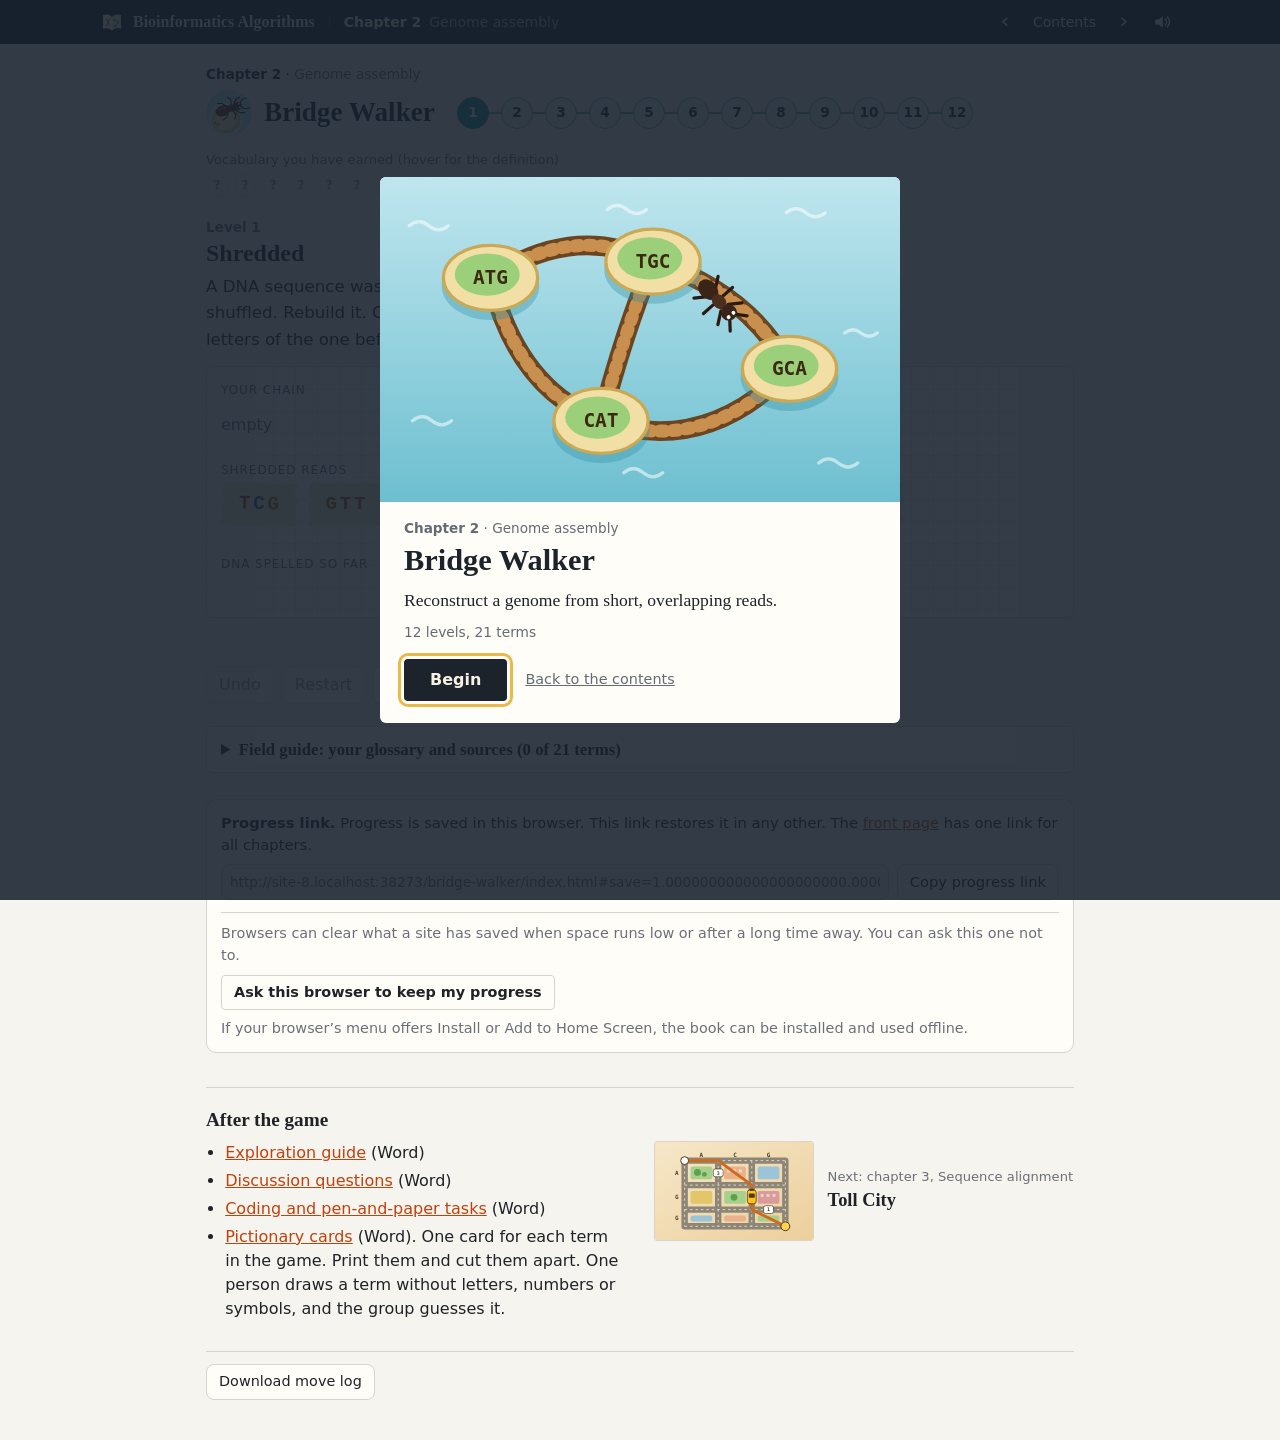
==== bridge-walker/index.html @ 7a8fcbc0 "Draw first-load puzzle codes from a tested list and hide the code A new browser now takes its code f" ====
<!doctype html>
<html lang="en">
<head>
<meta charset="utf-8">
<meta name="viewport" content="width=device-width,initial-scale=1">
<title>Bridge Walker</title>
<style>
:root{
  --bg:#f6f4ee; --panel:#fffdf8; --ink:#1f2328; --muted:#6b7078; --line:#d9d4c7;
  --accent:#c2410c; --accent-ink:#ffffff; --good:#2e7d4f; --warn:#b4541a;
  --A:#2e7d4f; --C:#2b5fb3; --G:#9a6b00; --T:#b83a4b; --chip:#e3f0f3;
  --pre:#b45309; --suf:#1d4ed8;
  /* the map is an illustration: one palette in both themes */
  --m-water:#bfe3ec; --m-ink:#1f2328; --m-accent:#e8590c; --m-gold:#f2a900;
  --m-plank:#7a4b22; --m-plank2:#d2a366; --m-gone:#6fa3b6; --m-shore:#c9a55a; --m-new:#1d6b55;
}
@media (prefers-color-scheme:dark){
  :root{
    --bg:#15181c; --panel:#1d2126; --ink:#e8e6e1; --muted:#9aa0a8; --line:#343a42;
    --accent:#ff9b5e; --accent-ink:#2b1200; --good:#6fcf97; --warn:#f0a36b;
    --A:#6fcf97; --C:#7fb0ff; --G:#e6bd4f; --T:#ff8a98; --chip:#1d3a44;
    --pre:#ffb26b; --suf:#8fb4ff;
  }
}
*{box-sizing:border-box}
body{margin:0;background:var(--bg);color:var(--ink);font:16px/1.5 system-ui,-apple-system,"Segoe UI",sans-serif}
.wrap{max-width:900px;margin:0 auto;padding:20px 16px 40px}
header{display:flex;flex-wrap:wrap;align-items:center;gap:12px 20px;margin-bottom:8px}
h1{font-size:1.35rem;margin:0;display:flex;align-items:center;gap:8px}
h1 svg{width:40px;height:40px}
h2{font-size:1.1rem;margin:18px 0 4px}
p{margin:4px 0 12px}
.mono,.asm,.card,.cand,.adj,svg text{font-family:ui-monospace,SFMono-Regular,Menlo,Consolas,monospace}
button{font:inherit;color:var(--ink);background:var(--panel);border:1px solid var(--line);border-radius:8px;padding:6px 12px;cursor:pointer}
button:hover:not(:disabled){border-color:var(--accent)}
button:disabled{opacity:.45;cursor:default}
button.primary{background:var(--accent);color:var(--accent-ink);border-color:var(--accent);font-weight:600}
button.advance{display:block;width:fit-content;max-width:100%;min-height:44px;margin-top:14px;padding:10px 18px;text-align:left}
a{color:var(--accent)}
.pips{display:flex;flex-wrap:wrap;gap:6px}
.pips button{width:32px;height:32px;padding:0;border-radius:50%}
.pips button.on{background:var(--ink);color:var(--bg);border-color:var(--ink)}

/* vocabulary */
.vocabhead{font-size:.75rem;text-transform:uppercase;letter-spacing:.08em;color:var(--muted);margin-top:8px}
.badges{display:flex;flex-wrap:wrap;gap:6px;margin:4px 0;position:relative}
.badge{font-size:.8rem;border:1px dashed var(--line);color:var(--muted);border-radius:999px;padding:2px 10px}
.badge.got{border:1px solid var(--good);color:var(--good);font-weight:600}
.term{cursor:help}
span.term:not(.badge){border-bottom:1px dotted currentColor;font-weight:600}
.tip{display:none;position:absolute;left:0;top:calc(100% + 6px);z-index:20;width:min(360px,84vw);padding:9px 11px;border-radius:8px;
  background:var(--ink);color:var(--bg);font:400 .82rem/1.45 system-ui,sans-serif;letter-spacing:0;text-transform:none;text-align:left;box-shadow:0 4px 14px rgba(0,0,0,.25)}
.tip b{display:block;margin-bottom:2px;color:inherit}
.term:hover>.tip,.term:focus>.tip{display:block}

.rule{display:inline-flex;align-items:center;gap:8px;font-size:.9rem;font-weight:600;padding:3px 12px;border-radius:999px;background:var(--chip);margin-bottom:8px}
.stage{border:1px solid var(--line);border-radius:12px;overflow:hidden;background:var(--panel)}
svg#map{width:100%;height:auto;display:block;touch-action:manipulation}
svg#map.building{cursor:crosshair}
svg#map.building .pl-base,svg#map.building .pl-top,svg#map.building .mread{pointer-events:none}
.stagemsg{padding:6px 14px 8px;font-weight:600;font-size:.95rem;border-top:1px solid var(--line)}
.stagemsg.warn{color:var(--warn)} .stagemsg.good{color:var(--good)}
.asmrow{padding:10px 14px 12px}
.sub{font-size:.75rem;text-transform:uppercase;letter-spacing:.08em;color:var(--muted);margin-bottom:2px}
.asm{font-size:1.2rem;font-weight:700;letter-spacing:.14em;word-break:break-all;min-height:1.6em}
.asm .dim{opacity:.28}
.pairwork{--tape-font:clamp(.75rem,3.3vw,1.1rem);padding:12px 14px;border-top:1px solid var(--line)}
.pairwork select{font:inherit;color:var(--ink);background:var(--panel);border:1px solid var(--line);border-radius:6px;padding:6px;max-width:100%}
.pairscroll{overflow-x:auto;margin-top:12px}
.tape{width:max-content;min-width:100%;margin-bottom:14px}
.tapeletters,.pairstencil{display:flex;font:700 var(--tape-font)/1.8 ui-monospace,SFMono-Regular,Menlo,monospace;letter-spacing:0}
.tapeletters span,.pairstencil span{display:inline-block;width:1.2em;text-align:center;flex:none}
.pairstencil{margin-left:calc(var(--offset)*1.2em);width:max-content;border-bottom:2px solid var(--ink)}
.pairstencil .gap{color:var(--muted);font-weight:400}
.tape input{display:block;width:calc(var(--letters,18) * 1.2 * var(--tape-font));margin:6px 0 10px;accent-color:var(--accent)}
.pairstencil span.ok{background:#d9f2e1;color:#14532d}
.pairstencil span.bad{background:#ffd9d6;color:#8a1010}
.tape .verdict{font-weight:600;margin:6px 0 0}
.tape .verdict.ok{color:var(--good)} .tape .verdict.bad{color:var(--warn)}
.loop1{background:#d7eaff;color:#174879;border-bottom:3px solid #2168a6}
.loop2{background:#f3def8;color:#67297b;border-bottom:3px dashed #923eaa}
.loopedge1 .pl-base,.loopedge1 .pl-gold,.loopedge1 .pl-gone{stroke:#2168a6}
.loopedge2 .pl-base,.loopedge2 .pl-gold,.loopedge2 .pl-gone{stroke:#923eaa}
.loopedge2 .pl-base{stroke-dasharray:8 3}
.pairlabel{font-size:16px;font-weight:700;text-anchor:middle;fill:#1f2328;paint-order:stroke;stroke:#bfe3ec;stroke-width:3px}
.pairwork p{font-size:.94rem}
.bA{color:var(--A)} .bC{color:var(--C)} .bG{color:var(--G)} .bT{color:var(--T)}
.status{min-height:1.6em;margin:10px 2px 0;font-weight:500}
.status.warn{color:var(--warn)} .status.good{color:var(--good)}
.controls{display:flex;flex-wrap:wrap;gap:8px;align-items:center;margin-top:12px}
#skip:not([hidden]) + .controls{margin-top:20px;padding-top:14px;border-top:1px solid var(--line)}
.controls label{font-size:.92rem;display:flex;gap:6px;align-items:center;padding:4px 8px;border-radius:8px}
.nudge{outline:2px solid var(--m-gold);animation:pulse 1.2s ease-in-out infinite}
@keyframes pulse{50%{outline-color:transparent}}

/* shredded paper */
#cardView{padding:14px 14px 4px}
.cards{display:flex;flex-wrap:wrap;gap:10px;min-height:48px;margin-bottom:12px;align-items:center}
.card{font-size:1.2rem;font-weight:700;letter-spacing:.14em;padding:7px 16px 7px 18px;border:0;border-radius:0;background:#f3e9cf;color:#2a2416;
  clip-path:polygon(5% 0,100% 0,95% 20%,100% 42%,96% 63%,100% 82%,96% 100%,0 100%,4% 78%,0 58%,5% 38%,1% 18%)}
.card:nth-child(3n){transform:rotate(-2.5deg)} .card:nth-child(3n+1){transform:rotate(1.8deg)}
.card.used{visibility:hidden}
.chain .card{transform:none;cursor:default;margin-right:-4px}
.chain .card:last-child{cursor:pointer;background:#ffe2a8}
.card .bA{color:#2e7d4f} .card .bC{color:#2b5fb3} .card .bG{color:#9a6b00} .card .bT{color:#b83a4b}
button.card:hover:not(.used){background:#ffe9bd}
.card.sel,button.card.sel:hover{background:#ffc56e}
.card.still{transform:none;display:inline-block}
.card.pre{background:#ffd3a3;transform:translateY(-7px)}
.card.suf{background:#c9dcff;transform:translateY(7px)}
.card u{text-decoration-thickness:3px;text-underline-offset:4px;text-decoration-color:#2a2416}
.cand{font-weight:700;letter-spacing:.1em;padding:3px 11px;border-radius:999px}
.cand.on{background:var(--ink);color:var(--bg);border-color:var(--ink)}
.tally{margin:0 0 10px;font-size:.95rem;min-height:1.5em}
.tally .pre{color:var(--pre);font-weight:600} .tally .suf{color:var(--suf);font-weight:600}
.adj{font-size:1.02rem;display:grid;grid-template-columns:repeat(auto-fill,minmax(170px,1fr));gap:6px 18px;padding-top:2px}
.adjrow{display:flex;align-items:center;gap:6px;flex-wrap:wrap}
.adjn{font-family:inherit;font-weight:700;padding:0 10px;border-radius:999px}
.adjn.on{background:var(--ink);color:var(--bg);border-color:var(--ink)}
.adjnew{font-family:inherit;font-weight:700;color:var(--good);border:1px dashed var(--good);border-radius:6px;padding:0 6px}

/* artwork */
.a-shallow{fill:#dcf3f4;opacity:.9}
.a-sand{fill:var(--sandc,#f1d98f);stroke:#c9a55a;stroke-width:1.2}
.a-sand2{fill:var(--sandc2,#fbeec2)}
.a-grass{stroke:#5f9a4a;stroke-width:1.7;fill:none;stroke-linecap:round}
.a-dot{fill:#c9a55a}
.a-deep{fill:#86b9ca;opacity:.8}
.a-rip{fill:none;stroke:#e9f8fa;stroke-width:1.3;stroke-dasharray:6 7;opacity:.85}
.ant-legs{stroke:#2a120b;stroke-width:1.5;fill:none;stroke-linecap:round;stroke-linejoin:round}
.ant-body{fill:#6a2a16;stroke:#2a120b;stroke-width:.9}
.ant-shine{stroke:#c9794d;stroke-width:1.4;fill:none;stroke-linecap:round}
.ant-eye{fill:#fff}
#ant{pointer-events:none}
#ant.walking .legsA{animation:stepA .15s linear infinite alternate}
#ant.walking .legsB{animation:stepB .15s linear infinite alternate}
@keyframes stepA{from{transform:rotate(-10deg)}to{transform:rotate(10deg)}}
@keyframes stepB{from{transform:rotate(10deg)}to{transform:rotate(-10deg)}}
.t-wall{fill:#f7efe0;stroke:#8a6a4a;stroke-width:.8} .t-roof{fill:#b5553a;stroke:#7d3523;stroke-width:.8}
.wv{fill:none;stroke:#e6f6f8;stroke-width:1.6;stroke-linecap:round}
.wv2{fill:none;stroke:#a5d3df;stroke-width:1.4;stroke-linecap:round}
#scene.fadein{animation:fadein .9s ease-out}
@keyframes fadein{from{opacity:0}to{opacity:1}}

/* bridges */
.pl-base{fill:none;stroke:var(--m-plank);stroke-width:7;stroke-linecap:butt}
.pl-top{fill:none;stroke:var(--m-plank2);stroke-width:4.4;stroke-dasharray:3.2 2.2}
.pl-glow{fill:none;stroke:var(--m-accent);stroke-width:13;stroke-linecap:round;opacity:.5}
.pl-gone{fill:none;stroke:var(--m-gone);stroke-width:2.6;stroke-dasharray:2 8;stroke-linecap:round}
.pl-gold{fill:none;stroke:var(--m-gold);stroke-width:6;stroke-linecap:round}
.newb .pl-base{stroke:var(--m-new)} .newb .pl-top{stroke:#c9f0d4}
.kb .pl-base{stroke-width:15} .kb .pl-top{stroke-width:11;stroke-dasharray:4 2.6} .kb .pl-glow{stroke-width:23}
.hit{fill:none;stroke:transparent;stroke-width:24;cursor:pointer}
.ah-p{fill:var(--m-plank)} .ah-a{fill:var(--m-accent)} .ah-g{fill:var(--m-gold)} .ah-n{fill:var(--m-new)}
.num{font-size:11px;font-weight:700;fill:var(--m-ink);text-anchor:middle;dominant-baseline:central;paint-order:stroke;stroke:var(--m-water);stroke-width:4px;pointer-events:none}

/* islands */
.node{cursor:pointer}
.node .isl{fill:transparent;stroke:none}
.node .lab{font-size:13px;font-weight:700;text-anchor:middle;dominant-baseline:central;fill:#2a2416;pointer-events:none}
.node .cnt{font-size:10.5px;font-weight:700;text-anchor:middle;fill:var(--m-ink);paint-order:stroke;stroke:var(--m-water);stroke-width:3.5px;pointer-events:none}
.node.target .isl{stroke:var(--m-accent);stroke-width:3.5}
.node.head .isl{stroke:var(--m-ink);stroke-width:2.2;stroke-dasharray:4 4}
.node.sunk .lab{fill:#3f7386}
.node.goldn{--sandc:#ffc933;--sandc2:#ffe389}
.node.anchor .isl{stroke:var(--m-gold);stroke-width:6;animation:glow 1.1s ease-in-out infinite}
@keyframes glow{50%{stroke-opacity:.15}}
.ripple{fill:none;stroke:#eefafc;stroke-width:2;transform-box:fill-box;transform-origin:center;animation:rip .9s ease-out forwards;pointer-events:none}
@keyframes rip{from{transform:scale(.8);opacity:1}to{transform:scale(2);opacity:0}}
.node:focus-visible{outline:none}
.node:focus-visible .isl{stroke:var(--m-ink);stroke-width:3}
.land .isl{fill:#f1d98f;stroke:var(--m-shore);stroke-width:3;stroke-dasharray:none}
.land.head .isl{stroke:var(--m-ink);stroke-dasharray:none;stroke-width:3}
.land .lab{font-size:15px;font-family:system-ui,sans-serif}
.land .cnt{stroke:#f1d98f;fill:#a8320a;font-size:12px}
.paper{fill:#f3e9cf;stroke:#cdbf9a;stroke-width:1}
.mlabel{font-size:12px;font-weight:700;text-anchor:middle;dominant-baseline:central;fill:#2a2416;pointer-events:none}
.mread{font-size:12px;font-weight:700;text-anchor:middle;dominant-baseline:central;fill:var(--m-ink);paint-order:stroke;stroke:var(--m-water);stroke-width:4px}

/* reveals, sources, field guide */
.reveal{border:1px solid var(--good);border-radius:12px;padding:14px 16px;margin-top:14px;background:var(--panel)}
.reveal h3{margin:0 0 8px;font-size:1.05rem}
.called{display:flex;gap:14px;align-items:center;margin:10px 0 4px;padding-left:12px;border-left:3px solid var(--good)}
.called p{margin:0;position:relative}
.called b{color:var(--good)}
.src{margin:4px 0 10px 15px;padding:8px 12px;border-radius:8px;background:var(--chip);font-size:.9rem}
.src .tag{display:block;font-size:.7rem;text-transform:uppercase;letter-spacing:.08em;color:var(--muted)}
.src a{font-weight:600}
.wild{margin:12px 0 10px;padding:10px 14px;border-radius:8px;border:1px dashed var(--line)}
.wild p{margin:2px 0 6px}
.picto{flex:none;text-align:center;font-size:.72rem;color:var(--muted);line-height:1.2}
.picto svg{display:block;width:120px;height:44px}
.picto .pl{stroke:var(--muted);stroke-width:2}
.picto .pn{fill:var(--panel);stroke:var(--muted);stroke-width:2}
.picto .hot{stroke:var(--m-gold)} .picto .pn.hot{fill:var(--m-gold)}
.picto .pl.hot{stroke-width:4}
.equiv{flex:none;display:grid;grid-template-columns:auto auto auto;gap:2px 8px;align-items:center;font-size:.85rem}
.equiv svg{width:50px;height:34px;display:block;border-radius:6px;background:var(--m-water)}
.equiv b{color:var(--good)}
.guide{margin-top:22px;border:1px solid var(--line);border-radius:12px;padding:10px 14px;background:var(--panel)}
.guide summary{cursor:pointer;font-weight:600}
.gentry{padding:8px 0;border-top:1px solid var(--line)}
.gentry h4{margin:0;font-size:1rem}
.gentry p{margin:2px 0;font-size:.92rem}
.gmeta{color:var(--muted);font-size:.9rem}
footer{margin-top:26px;padding-top:12px;border-top:1px solid var(--line);display:flex;flex-wrap:wrap;gap:10px;align-items:center;font-size:.9rem;color:var(--muted)}
footer input{font:inherit;width:9em;padding:5px 8px;border:1px solid var(--line);border-radius:8px;background:var(--panel);color:var(--ink)}
[hidden]{display:none!important}
@media print{
  body{background:#fff;color:#000}
  .wrap>*:not(#guide){display:none!important}
  .guide{border:0;padding:0;margin:0}
  .guide summary,#printGuide{display:none}
  .guide a{color:#000}
  .gmeta{color:#333}
}
.pips button.fin{position:relative;border-color:var(--good);box-shadow:inset 0 0 0 1px var(--good)}
.pips button.fin::after{content:'✓';position:absolute;top:-5px;right:-5px;width:14px;height:14px;border-radius:50%;background:var(--good);color:var(--bg);font-size:10px;line-height:14px;font-weight:700;text-align:center}
.linknote{display:flex;flex-wrap:wrap;gap:8px 12px;align-items:center;margin:10px 0 0;padding:8px 12px;border:1px solid var(--good);border-radius:8px;background:var(--panel);font-size:.92rem}
.savebar{margin-top:26px;padding:12px 14px;border:1px solid var(--line);border-radius:10px;background:var(--panel);font-size:.92rem}
.savebar p{margin:0 0 8px}
.savebar .saverow{display:flex;flex-wrap:wrap;gap:8px}
.savebar input{flex:1 1 16em;min-width:0;font:inherit;font-size:.85rem;padding:6px 8px;border:1px solid var(--line);border-radius:8px;background:var(--bg);color:var(--muted)}
.savebar .savenote{margin:8px 0 0;color:var(--muted)}
.savebar .savenote:empty{display:none}
.linknote[hidden]{display:none}
@media print{.savebar,.linknote{display:none}}
/* ambient life in the scenery; never needed to play */
#decor .boat{transform:translate(120px,0)}
@media (prefers-reduced-motion:no-preference){#decor .boat{animation:sail 90s linear infinite}@keyframes sail{from{transform:translate(-40px,0)}to{transform:translate(800px,0)}}#decor .reeds use{transform-box:fill-box;transform-origin:50% 100%}#decor .reeds{animation:sway 4.5s ease-in-out infinite alternate;transform-origin:50% 100%;transform-box:fill-box}@keyframes sway{from{transform:skewX(-1.5deg)}to{transform:skewX(1.5deg)}}.wv{animation:swell 5s ease-in-out infinite alternate}.wv2{animation:swell 3.6s ease-in-out -1.5s infinite alternate}@keyframes swell{from{transform:translate(-5px,1px)}to{transform:translate(6px,-2px)}}}
</style>
<link rel="icon" href="../book/favicon.svg" type="image/svg+xml">
<link rel="stylesheet" href="../book/book.css">
<link rel="manifest" href="../manifest.webmanifest">
<meta name="theme-color" content="#1d2a3a">
<link rel="apple-touch-icon" href="../book/icon-180.png">
</head>
<body>
<div class="wrap">
  <header>
    <h1><svg viewBox="-30 -30 60 60" aria-hidden="true"><circle r="30" fill="#bfe3ec"/><use href="#a-island" transform="translate(-4,8) scale(.75)"/><use href="#a-ant" transform="translate(2,-6) rotate(-18) scale(.95)"/></svg>Bridge Walker</h1>
    <div class="pips" id="pips" aria-label="Levels"></div>
  </header>
  <p class="linknote" id="linkNote" role="status" hidden><span id="linkNoteText"></span> <button id="copyLinkTop" hidden>Copy progress link</button></p>
  <div class="vocabhead">Vocabulary you have earned <span style="text-transform:none;letter-spacing:0">(hover for the definition)</span></div>
  <div class="badges" id="badges"></div>

  <h2 id="title"></h2>
  <p id="brief"></p>
  <div class="rule" id="rule"></div>

  <div class="stage">
    <div id="cardView" hidden>
      <div id="chainWrap">
        <div class="sub" id="chainLabel">Your chain</div>
        <div class="cards chain" id="chain"></div>
      </div>
      <div class="sub" id="poolLabel">Shredded reads</div>
      <div class="cards" id="pool"></div>
      <div class="tally" id="tally" hidden></div>
    </div>
    <div class="stagemsg" id="stagemsg" role="status" hidden></div>
    <svg id="map" viewBox="0 0 760 500" role="group" aria-label="Map">
      <defs>
        <!-- ===== ARTWORK: edit these shapes to restyle the game ===== -->
        <pattern id="pWater" width="140" height="90" patternUnits="userSpaceOnUse">
          <rect width="140" height="90" fill="#bfe3ec"/>
          <path class="wv" d="M10,22 q7,-6 14,0 t14,0"/><path class="wv" d="M84,58 q7,-6 14,0 t14,0"/>
          <path class="wv2" d="M52,78 q6,-5 12,0"/><path class="wv2" d="M108,16 q6,-5 12,0"/><path class="wv2" d="M22,54 q5,-4 10,0"/>
        </pattern>
        <g id="a-island">
          <path class="a-shallow" transform="scale(1.3)" d="M0,-23C10,-24 21,-17 23,-6C25,5 20,18 9,22C-1,25 -15,23 -21,13C-26,3 -23,-12 -14,-19C-10,-22 -5,-23 0,-23Z"/>
          <path class="a-sand" d="M0,-23C10,-24 21,-17 23,-6C25,5 20,18 9,22C-1,25 -15,23 -21,13C-26,3 -23,-12 -14,-19C-10,-22 -5,-23 0,-23Z"/>
          <path class="a-sand2" transform="scale(.8)" d="M0,-23C10,-24 21,-17 23,-6C25,5 20,18 9,22C-1,25 -15,23 -21,13C-26,3 -23,-12 -14,-19C-10,-22 -5,-23 0,-23Z"/>
          <path class="a-grass" d="M-17,9l-2,-5M-15,11l0,-6M-13,12l2,-5M16,-11l-1,-5M18,-9l1,-5"/>
          <circle class="a-dot" cx="15" cy="13" r="1.1"/><circle class="a-dot" cx="11" cy="17" r=".9"/><circle class="a-dot" cx="-12" cy="-16" r="1"/>
        </g>
        <g id="a-sunk">
          <ellipse class="a-rip" rx="28" ry="26"/>
          <path class="a-deep" d="M0,-23C10,-24 21,-17 23,-6C25,5 20,18 9,22C-1,25 -15,23 -21,13C-26,3 -23,-12 -14,-19C-10,-22 -5,-23 0,-23Z"/>
        </g>
        <g id="a-ant">
          <g class="legsA"><path class="ant-legs" d="M-3,-3L-9,-10L-15,-12M2,3L4,11L1,16M5,-3L11,-10L17,-11"/></g>
          <g class="legsB"><path class="ant-legs" d="M-3,3L-9,10L-15,12M2,-3L4,-11L1,-16M5,3L11,10L17,11"/></g>
          <path class="ant-legs" d="M14,-2Q19,-9 25,-7M14,2Q19,9 25,7"/>
          <ellipse class="ant-body" cx="-11" cy="0" rx="9.5" ry="6.8"/>
          <path class="ant-shine" d="M-16,-3Q-11,-6 -6,-3"/>
          <ellipse class="ant-body" cx="1" cy="0" rx="5.6" ry="4.1"/>
          <circle class="ant-body" cx="10.5" cy="0" r="5.2"/>
          <circle class="ant-eye" cx="12.8" cy="-2.7" r="1.3"/><circle class="ant-eye" cx="12.8" cy="2.7" r="1.3"/>
        </g>
        <g id="a-town">
          <rect class="t-wall" x="-22" y="-2" width="10" height="8"/><path class="t-roof" d="M-24,-2L-17,-9L-10,-2Z"/>
          <rect class="t-wall" x="-8" y="-6" width="9" height="12"/><path class="t-roof" d="M-10,-6L-3.5,-20L3,-6Z"/>
          <rect class="t-wall" x="1" y="-1" width="13" height="7"/><path class="t-roof" d="M-1,-1L7.5,-8L16,-1Z"/>
          <rect class="t-wall" x="16" y="-3" width="8" height="9"/><path class="t-roof" d="M14,-3L20,-10L26,-3Z"/>
        </g>
        <marker id="mP" viewBox="0 0 10 10" refX="7" refY="5" markerUnits="userSpaceOnUse" markerWidth="15" markerHeight="15" orient="auto"><path class="ah-p" d="M0,0L10,5L0,10z"/></marker>
        <marker id="mA" viewBox="0 0 10 10" refX="7" refY="5" markerUnits="userSpaceOnUse" markerWidth="17" markerHeight="17" orient="auto"><path class="ah-a" d="M0,0L10,5L0,10z"/></marker>
        <marker id="mG" viewBox="0 0 10 10" refX="7" refY="5" markerUnits="userSpaceOnUse" markerWidth="15" markerHeight="15" orient="auto"><path class="ah-g" d="M0,0L10,5L0,10z"/></marker>
        <marker id="mN" viewBox="0 0 10 10" refX="7" refY="5" markerUnits="userSpaceOnUse" markerWidth="15" markerHeight="15" orient="auto"><path class="ah-n" d="M0,0L10,5L0,10z"/></marker>
      </defs>
      <rect width="760" height="500" fill="url(#pWater)" data-water="1"/>
      <!-- ===== SCENERY: sits under the islands and never takes a click ===== -->
      <g id="decor" pointer-events="none" aria-hidden="true">
        <defs>
          <radialGradient id="gDeep" cx=".5" cy=".5" r=".75"><stop offset=".55" stop-color="#1f6f86" stop-opacity="0"/><stop offset="1" stop-color="#1f6f86" stop-opacity=".34"/></radialGradient>
          <g id="a-pad"><path d="M0,0L13,-4A14,14 0 1 0 13,4Z" fill="#6fae4e" stroke="#3f7a34" stroke-width="1.2"/><path d="M0,0L-11,-6M0,0L-12,4M0,0L-3,12M0,0L-2,-12" stroke="#3f7a34" stroke-width=".8" opacity=".7"/></g>
          <g id="a-lotus"><path d="M0,-7Q4,-2 0,3Q-4,-2 0,-7ZM-7,-2Q-1,-3 0,3Q-6,3 -7,-2ZM7,-2Q1,-3 0,3Q6,3 7,-2Z" fill="#f6b6c8" stroke="#c9728c" stroke-width=".8"/><circle cy="1" r="1.6" fill="#f2c037"/></g>
          <g id="a-reed"><path d="M0,0Q-3,-22 2,-46" fill="none" stroke="#4d7a3a" stroke-width="2.2" stroke-linecap="round"/><rect x="-1" y="-52" width="5" height="14" rx="2.5" fill="#7a4a22"/></g>
        </defs>
        <rect width="760" height="500" fill="url(#gDeep)"/>
        <use href="#a-pad" transform="translate(40,452) rotate(-20)"/><use href="#a-pad" transform="translate(74,474) rotate(70) scale(.75)"/><use href="#a-lotus" transform="translate(42,448)"/>
        <use href="#a-pad" transform="translate(716,52) rotate(140) scale(.9)"/><use href="#a-pad" transform="translate(690,30) rotate(30) scale(.6)"/><use href="#a-lotus" transform="translate(716,50) scale(.9)"/>
        <use href="#a-pad" transform="translate(30,60) rotate(200) scale(.7)"/>
        <g class="reeds"><use href="#a-reed" transform="translate(14,500)"/><use href="#a-reed" transform="translate(26,500) scale(.8)"/><use href="#a-reed" transform="translate(742,500) scale(-1,1)"/><use href="#a-reed" transform="translate(728,500) scale(-.75,.75)"/><use href="#a-reed" transform="translate(718,500) scale(.6)"/></g>
        <g transform="translate(708,440)" opacity=".5"><circle r="26" fill="none" stroke="#1f5f72" stroke-width="1.2"/><circle r="20" fill="none" stroke="#1f5f72" stroke-width=".6" stroke-dasharray="2 3"/><path d="M0,-30L5,-5L0,0L-5,-5ZM0,30L5,5L0,0L-5,5ZM-30,0L-5,-5L0,0L-5,5ZM30,0L5,-5L0,0L5,5Z" fill="#1f5f72"/><path d="M0,-30L5,-5L0,0Z" fill="#e8590c"/><text y="-33" text-anchor="middle" font-size="9" font-weight="700" fill="#1f5f72" font-family="system-ui,sans-serif">N</text></g>
        <g class="boat"><g transform="translate(0,26)"><path d="M-14,4H14L9,11H-9Z" fill="#8a5a2b" stroke="#4a2a10" stroke-width="1"/><path d="M0,3V-18" stroke="#4a2a10" stroke-width="1.4"/><path d="M1.500,-17L13,1H1.500Z" fill="#fffdf6" stroke="#b9b09a" stroke-width=".8"/><path d="M-1.500,-13L-9,1H-1.500Z" fill="#f4e7c8" stroke="#b9b09a" stroke-width=".8"/><path d="M-20,13q5,-4 10,0t10,0t10,0t10,0" fill="none" stroke="#eefafc" stroke-width="1.6" stroke-linecap="round" opacity=".8"/></g></g>
      </g>
      <g id="scene"></g>
      <g id="ant" visibility="hidden"></g>
    </svg>
    <div class="asmrow" id="asmrow">
      <div class="sub" id="asmlabel">DNA spelled so far</div>
      <div class="asm" id="asm"></div>
      <div class="adj" id="adj" hidden></div>
    </div>
    <div id="pairwork" class="pairwork" hidden></div>
  </div>

  <div class="status" id="status" role="status"></div>

  <button id="skip" class="primary advance" hidden></button>

  <div class="controls">
    <button id="undo">Undo</button>
    <button id="restart">Restart</button>
    <button id="fresh">New puzzle</button>
    <label id="countsLabel" hidden><input type="checkbox" id="counts"> Count the edges at each node</label>
    <label id="fogLabel" hidden><input type="checkbox" id="fog"> Hide the edges (list only)</label>
  </div>

  <div id="panel"></div>

  <details class="guide" id="guide">
    <summary>Field guide: your glossary and sources (<span id="gcount"></span>)</summary>
    <div id="guideBody"></div>
  </details>

  <div class="savebar" id="savebar">
    <p><b>Progress link.</b> Progress is saved in this browser. This link restores it in any other. The <a href="../#keep">front page</a> has one link for all chapters.</p>
    <div class="saverow"><input id="saveLink" readonly aria-label="Your progress link"><button id="copyLink">Copy progress link</button></div>
    <p class="savenote" id="saveNote" role="status"></p>
    <div data-bk-app></div>
  </div>
  <footer>
    <button id="dl">Download move log</button>
  </footer>
</div>

<script id="engine">
/* Pure puzzle logic: no DOM. */
function hashStr(s){let h=2166136261>>>0;for(let i=0;i<s.length;i++){h^=s.charCodeAt(i);h=Math.imul(h,16777619);}return h>>>0;}
function rng(seed){let a=seed>>>0;return function(){a|=0;a=a+0x6D2B79F5|0;let t=Math.imul(a^a>>>15,1|a);t=t+Math.imul(t^t>>>7,61|t)^t;return((t^t>>>14)>>>0)/4294967296;};}
function shuffled(n,rand){const a=[...Array(n).keys()];for(let i=n-1;i>0;i--){const j=Math.floor(rand()*(i+1));[a[i],a[j]]=[a[j],a[i]];}return a;}
/* A generator that runs out of tries builds the puzzle for a key from its pool instead. TRIES.limit is for tests only. */
const TRIES={limit:null,strict:false},maxTries=n=>TRIES.limit===null?n:TRIES.limit;
function fallback(name,key,pool,make){
  if(TRIES.strict)throw new Error(name+' ran out of tries for '+key);
  TRIES.fell=(TRIES.fell||0)+1;
  const t=TRIES.limit;TRIES.strict=true;TRIES.limit=null;
  try{return make(pool[hashStr(key)%pool.length]);}finally{TRIES.strict=false;TRIES.limit=t;}
}
const POOLS={makeInstance:['fallback-0','fallback-3','fallback-4','fallback-5'],makeBalance:['fallback-1','fallback-2','fallback-3','fallback-4']};

function analyse(genome,k){
  const reads=[];for(let i=0;i+k<=genome.length;i++)reads.push(genome.slice(i,i+k));
  const nodes=[],idx={};
  const nid=s=>{if(!(s in idx)){idx[s]=nodes.length;nodes.push(s);}return idx[s];};
  const edges=reads.map((r,i)=>({id:i,read:r,from:nid(r.slice(0,k-1)),to:nid(r.slice(1))}));
  const out=nodes.map(()=>0),inn=nodes.map(()=>0),succ=nodes.map(()=>new Set()),pairCount={};
  let selfLoops=0,maxPar=0;
  edges.forEach(e=>{
    out[e.from]++;inn[e.to]++;succ[e.from].add(e.to);
    if(e.from===e.to)selfLoops++;
    const key=e.from+'>'+e.to;e.par=pairCount[key]||0;pairCount[key]=e.par+1;
    if(pairCount[key]>maxPar)maxPar=pairCount[key];
  });
  const branching=succ.filter(s=>s.size>=2).length;
  return {genome,k,reads,nodes,edges,out,inn,branching,selfLoops,maxPar,
          start:edges[0].from,end:edges[edges.length-1].to};
}

/* spec: {k, n (number of reads), minB, maxB} */
function makeInstance(key,spec){
  const rand=rng(hashStr(key)),L=spec.n+spec.k-1;
  for(let t=0;t<maxTries(200000);t++){
    let g='';for(let i=0;i<L;i++)g+='ACGT'[Math.floor(rand()*4)];
    const a=analyse(g,spec.k);
    if(a.selfLoops||a.start===a.end||a.maxPar>2)continue;
    if(a.branching<(spec.minB||0))continue;
    if(spec.maxB!==undefined&&a.branching>spec.maxB)continue;
    return a;
  }
  return fallback('makeInstance',key,POOLS.makeInstance,k=>makeInstance(k,spec));
}

/* Overlap graph: a node per read, an edge i -> j wherever read i's suffix is read j's prefix. */
function overlapEdges(inst){
  const r=inst.reads,k=inst.k,E=[];
  for(let i=0;i<r.length;i++)for(let j=0;j<r.length;j++)
    if(i!==j&&r[i].slice(1)===r[j].slice(0,k-1))E.push({id:E.length,from:i,to:j,par:0});
  return E;
}

/* Exhaustive enumeration is deliberately limited to the tiny teaching puzzle. */
function eulerWalks(inst,limit=3){
  const walks=[],used=new Set(),path=[];
  const visit=v=>{
    if(walks.length>=limit)return;
    if(path.length===inst.edges.length){walks.push(path.slice());return;}
    for(const e of inst.edges)if(e.from===v&&!used.has(e.id)){
      used.add(e.id);path.push(e.id);visit(e.to);path.pop();used.delete(e.id);
    }
  };
  visit(inst.start);return walks;
}
function spellWalk(inst,walk){return inst.nodes[inst.start]+walk.map(id=>inst.edges[id].read.slice(-1)).join('');}
/* d is the unsequenced gap, so the right read starts k+d bases after the left. */
function pairPositions(text,pair,k,d){
  const positions=[];
  for(let i=0;i+2*k+d<=text.length;i++)
    if(text.slice(i,i+k)===pair.left&&text.slice(i+k+d,i+2*k+d)===pair.right)positions.push(i);
  return positions;
}
function pairedGraph(pairs,k){
  const nodes=[],idx=new Map(),nid=s=>{if(!idx.has(s)){idx.set(s,nodes.length);nodes.push(s);}return idx.get(s);};
  const edges=pairs.map((p,id)=>({id,read:p.left+'|'+p.right,
    from:nid(p.left.slice(0,k-1)+'|'+p.right.slice(0,k-1)),to:nid(p.left.slice(1)+'|'+p.right.slice(1)),par:0}));
  const out=nodes.map(()=>0),inn=nodes.map(()=>0);edges.forEach(e=>{out[e.from]++;inn[e.to]++;});
  return {nodes,edges,out,inn,start:edges[0].from,end:edges[edges.length-1].to};
}
/* Level 12. One 3-letter repeat occurs three times, so two six-edge loops hang off a single node and
   exactly two walks cross every edge: 1 prefix edge + two loops of 6 + a tail of 7 = 20 reads, 23 letters.
   The two reads of a pair start k+d = 5 reads apart. A pair fits BOTH strings exactly when its two reads
   lie in the same stretch, because swapping the loops then carries the whole pair along: there is one such
   pair inside each loop and two in the tail. The other eleven pairs reach across a join and fit only the
   true string. The bench offers the four that fit both and just one that does not, so the pair that
   settles the question has to be found rather than stumbled on. */
const PAIR_FALLBACK='TGTTCGGGTTGCCGTTACCCTCC';
function makePairs(key){
  const rand=rng(hashStr(key)),base=()=>'ACGT'[Math.floor(rand()*4)],bases=n=>Array.from({length:n},base).join('');
  const k=4,d=1,INNER=3,TAIL=7,LOOP=INNER+3,READS=1+2*LOOP+TAIL,LAST=maxTries(60000);
  for(let attempt=0;attempt<=LAST;attempt++){
    const repeat=bases(3);
    // A validated fallback bounds generation time without relaxing any invariant.
    const genome=attempt===LAST?PAIR_FALLBACK:base()+repeat+bases(INNER)+repeat+bases(INNER)+repeat+bases(TAIL);
    const inst=analyse(genome,k),visits=Array(inst.nodes.length).fill(0);
    visits[inst.start]++;inst.edges.forEach(e=>visits[e.to]++);
    if(inst.selfLoops||inst.maxPar!==1||inst.nodes.length!==READS-1||visits.filter(n=>n===3).length!==1)continue;
    const walks=eulerWalks(inst);
    if(walks.length!==2)continue;
    const strings=walks.map(w=>spellWalk(inst,w));
    if(strings[0]===strings[1])continue;
    const pairs=Array.from({length:READS-k-d},(_,i)=>({left:genome.slice(i,i+k),right:genome.slice(i+k+d,i+2*k+d),index:i}));
    const paired=pairedGraph(pairs,k);
    if(paired.nodes.length!==pairs.length+1||paired.out.some(n=>n>1)||paired.inn.some(n=>n>1))continue;
    const other=strings.find(s=>s!==genome),fitsOther=p=>pairPositions(other,p,k,d).length>0;
    const both=pairs.filter(fitsOther).map(p=>p.index),only=pairs.filter(p=>!fitsOther(p)).map(p=>p.index);
    if(both.length!==4||!only.length)continue;
    // which stretch a read lies in: 0 before the loops, 1 and 2 the loops, 3 after them
    const stretch=i=>i<1?0:i<=LOOP?1:i<=2*LOOP?2:3;
    const candidates=shuffled(2,rand).map(i=>({text:strings[i],walk:walks[i]}));
    const decider=only[Math.floor(rand()*only.length)],plain=shuffled(both.length,rand).map(i=>both[i]);
    // The first pair offered never decides; the one that does hides among the rest.
    const rest=[...plain.slice(1),decider],bench=[plain[0],...shuffled(rest.length,rand).map(i=>rest[i])];
    return Object.assign(inst,{d,pairs,paired,candidates,repeat:genome.slice(1,4),bench,
      pairStretch:pairs.map(p=>stretch(p.index)===stretch(p.index+k+d)?stretch(p.index):-1),
      loopByEdge:inst.edges.map((_,i)=>stretch(i)===1?1:stretch(i)===2?2:0)});
  }
  throw new Error('Could not generate a read-pair puzzle');
}

/* Round-trip puzzle: a connected directed graph on six numbered nodes that needs
   exactly three more edges before every node is balanced, with one node short by two. */
function makeBalance(key){
  const rand=rng(hashStr(key)),n=6;
  for(let t=0;t<maxTries(200000);t++){
    const m=9+Math.floor(rand()*3),edges=[],seen=new Set();let ok=true;
    for(let i=0;i<m;i++){
      const a=Math.floor(rand()*n);let b=Math.floor(rand()*(n-1));if(b>=a)b++;
      if(seen.has(a+'>'+b)){ok=false;break;}
      seen.add(a+'>'+b);edges.push({id:i,from:a,to:b,par:0});
    }
    if(!ok)continue;
    const out=Array(n).fill(0),inn=Array(n).fill(0);
    edges.forEach(e=>{out[e.from]++;inn[e.to]++;});
    if(out.some((o,v)=>o<1||inn[v]<1))continue;
    const diff=out.map((o,v)=>o-inn[v]);
    const need=diff.reduce((s,d)=>s+Math.max(0,d),0);
    if(need!==3||Math.max(...diff.map(Math.abs))!==2)continue;
    const reach=new Set([0]),q=[0];
    while(q.length){const v=q.pop();edges.forEach(e=>{const w=e.from===v?e.to:e.to===v?e.from:-1;if(w>=0&&!reach.has(w)){reach.add(w);q.push(w);}});}
    if(reach.size!==n)continue;
    return {nodes:['1','2','3','4','5','6'],edges,out,inn,need,reads:[],k:0,genome:''};
  }
  return fallback('makeBalance',key,POOLS.makeBalance,makeBalance);
}

/* Hierholzer's algorithm: an Eulerian cycle through edges [{from,to}], as a list of edge indexes.
   Assumes every node is balanced and the graph is connected. */
function eulerCycle(n,edges,startNode){
  const adj=Array.from({length:n},()=>[]);
  edges.forEach((e,i)=>adj[e.from].push(i));
  const stack=[[startNode===undefined?edges[0].from:startNode,-1]],out=[];
  while(stack.length){
    const top=stack[stack.length-1],v=top[0];
    if(adj[v].length){const i=adj[v].pop();stack.push([edges[i].to,i]);}
    else{stack.pop();if(top[1]>=0)out.push(top[1]);}
  }
  return out.reverse();
}

/* Deterministic force layout for n nodes; links are {from,to}. Returns [{x,y}]. */
function layout(n,linkList,rand,W,H,R){
  const p=[];for(let i=0;i<n;i++)p.push({x:rand()*W,y:rand()*H});
  const kk=Math.sqrt(W*H/n)*0.9,pairs=new Set();
  linkList.forEach(e=>{if(e.from!==e.to)pairs.add(Math.min(e.from,e.to)+','+Math.max(e.from,e.to));});
  const links=[...pairs].map(s=>s.split(',').map(Number));
  let t=W/10;
  for(let it=0;it<300;it++){
    const d=p.map(()=>({x:0,y:0}));
    for(let i=0;i<n;i++)for(let j=i+1;j<n;j++){
      let dx=p[i].x-p[j].x,dy=p[i].y-p[j].y,dist=Math.max(.01,Math.hypot(dx,dy)),f=kk*kk/dist;
      d[i].x+=dx/dist*f;d[i].y+=dy/dist*f;d[j].x-=dx/dist*f;d[j].y-=dy/dist*f;
    }
    for(const [a,b] of links){
      let dx=p[a].x-p[b].x,dy=p[a].y-p[b].y,dist=Math.max(.01,Math.hypot(dx,dy)),f=dist*dist/kk;
      d[a].x-=dx/dist*f;d[a].y-=dy/dist*f;d[b].x+=dx/dist*f;d[b].y+=dy/dist*f;
    }
    for(let i=0;i<n;i++){
      d[i].x-=(p[i].x-W/2)*.3;d[i].y-=(p[i].y-H/2)*.3;
      const len=Math.max(.01,Math.hypot(d[i].x,d[i].y)),m=Math.min(len,t);
      p[i].x+=d[i].x/len*m;p[i].y+=d[i].y/len*m;
    }
    t*=.98;
  }
  const padX=R+34,padT=R+56,padB=R+38,xs=p.map(q=>q.x),ys=p.map(q=>q.y);
  const x0=Math.min(...xs),x1=Math.max(...xs),y0=Math.min(...ys),y1=Math.max(...ys);
  p.forEach(q=>{
    q.x=padX+(x1-x0<1?.5:(q.x-x0)/(x1-x0))*(W-2*padX);
    q.y=padT+(y1-y0<1?.5:(q.y-y0)/(y1-y0))*(H-padT-padB);
  });
  const minD=R*3.4;
  for(let it=0;it<300;it++){
    for(let i=0;i<n;i++)for(let j=i+1;j<n;j++){
      let dx=p[i].x-p[j].x,dy=p[i].y-p[j].y,dist=Math.hypot(dx,dy);
      if(dist<minD){
        if(dist<.01){dx=1;dy=0;dist=1;}
        const s=(minD-dist)/2;
        p[i].x+=dx/dist*s;p[i].y+=dy/dist*s;p[j].x-=dx/dist*s;p[j].y-=dy/dist*s;
      }
    }
    p.forEach(q=>{q.x=Math.min(W-padX,Math.max(padX,q.x));q.y=Math.min(H-padB,Math.max(padT,q.y));});
  }
  return p;
}
if(typeof module!=='undefined')module.exports={hashStr,rng,shuffled,analyse,makeInstance,overlapEdges,makeBalance,eulerCycle,layout,eulerWalks,spellWalk,pairPositions,pairedGraph,makePairs,TRIES,POOLS};
</script>

<script id="ui">
(function(){
const KEY='bridgewalker:v4',W=760,H=500,R=19,ANT='Mira';
const $=s=>document.querySelector(s);
const f1=x=>x.toFixed(1);
const clamp=(x,a,b)=>Math.max(a,Math.min(b,x));
const esc=s=>String(s).replace(/[&<>"']/g,c=>({'&':'&amp;','<':'&lt;','>':'&gt;','"':'&quot;',"'":'&#39;'}[c]));
const cap=s=>s[0].toUpperCase()+s.slice(1);
const plural=(n,w)=>n+' '+w+(n===1?'':'s');
const numWord=n=>['zero','one','two','three','four','five','six','seven','eight','nine','ten','eleven','twelve','thirteen','fourteen','fifteen',
  'sixteen','seventeen','eighteen','nineteen','twenty'][n]||String(n);
$('#ant').innerHTML=$('#a-ant').innerHTML;

const LEVELS=[
  {id:1,mode:'cards',k:3,n:8,minB:1,maxB:2,title:'Shredded',
   brief:'A DNA sequence was shredded into overlapping 3-letter reads, and the shreds got shuffled. Rebuild it. Click reads to chain them so that each starts with the last two letters of the one before. Use every read exactly once.'},
  {id:2,mode:'ham',share:1,intro:'cards',title:'Put it on a map',
   brief:'The same eight reads. Each read becomes an island, with a one-way bridge from one island to another wherever the end of the first read overlaps the start of the second. Islands sink when '+ANT+' the ant leaves them.'},
  {id:3,mode:'ham',k:3,n:12,minB:2,title:'Twelve nodes',
   brief:'Twelve reads, so twelve nodes. Some nodes have two edges leading out. Choose badly and '+ANT+' is stranded.'},
  {id:4,mode:'ham',k:3,n:24,minB:6,title:'Two dozen',
   brief:'Twenty-four reads. A real sequencing run produces millions.'},
  {id:5,mode:'konig',title:'Königsberg, 1736',
   brief:'A different city with a different rule. The four pieces of land are the nodes and the seven bridges are the edges. Here the land stays put and each bridge falls once '+ANT+' has crossed it. The townspeople want a walk that crosses every bridge exactly once.'},
  {id:6,mode:'eul',share:1,intro:'morph',title:'Redraw the map',
   brief:'Your first eight reads again. Apply Königsberg’s rule and put each read on an edge instead of a node.'},
  {id:7,mode:'eul',k:3,n:16,minB:3,title:'Archipelago',
   brief:'Sixteen reads, sixteen one-way edges. Where '+ANT+' starts matters, and so does what '+ANT+' does when stranded.'},
  {id:8,mode:'balance',title:'Round trip',
   brief:'No DNA this time: a small graph with numbered nodes. '+ANT+' wants a round trip that crosses every edge once and ends where it began. For that, every node needs as many edges arriving as leaving. Add the fewest new edges that achieve this.'},
  {id:9,mode:'eul',k:4,n:10,minB:2,build:true,title:'Draw the map yourself',
   brief:'Ten reads, four letters each. Until now the game drew the edge map for you. This time you draw it. Each read is one edge, from the node named by its first three letters to the node named by its last three. Pick a read, then click where its edge starts and where it ends: an existing node, or open water to raise a new one.'},
  {id:10,mode:'eul',k:4,n:12,minB:2,nomap:true,title:'No map',
   brief:'Twelve reads and no map. Before anything is drawn, decide where '+ANT+' has to start. Click a candidate node to see which reads start with it and which end with it.'},
  {id:11,mode:'eul',share:4,intro:'morph',noUndo:true,title:'Two dozen, again',
   brief:'The same twenty-four reads that stranded '+ANT+' in level 4. There is no Undo this time, because an assembler working through millions of reads cannot afford to backtrack.'},
  {id:12,mode:'eul',pairs:true,title:'Which one is real?',
   brief:'Twenty reads, four letters each. Cross every edge once. Does finding a walk tell you which DNA sequence was really there?'}
];

/* Primary sources. Every link and citation here was checked against the publisher's record. */
const SRC={
  staden:{cite:'Staden, 1979',title:'A strategy of DNA sequencing employing computer programs',where:'Nucleic Acids Research 6, 2601–2610',
    url:'https://pmc.ncbi.nlm.nih.gov/articles/PMC327874/',
    look:'An early program for ordering stretches of sequence by their overlaps, the task you just did by hand.'},
  myers:{cite:'Myers et al., 2000',title:'A whole-genome assembly of Drosophila',where:'Science 287, 2196–2204',
    url:'https://doi.org/10.1126/science.287.5461.2196',
    look:'The assembler used for the fruit fly genome. Its Overlapper stage compares every read with every other read, which produces the map used in this level.'},
  hamilton:{cite:'Hamilton, 1856–1858',title:'Account of the Icosian Calculus',where:'Proceedings of the Royal Irish Academy 6, 415–416',
    url:'https://www.maths.tcd.ie/pub/HistMath/People/Hamilton/Icosian/',
    look:'Hamilton turned this puzzle into a peg game played on the corners of a dodecahedron: find a route that visits every corner exactly once.'},
  karp:{cite:'Karp, 1972',title:'Reducibility among combinatorial problems',where:'Complexity of Computer Computations, 85–103',
    url:'https://doi.org/10.1007/978-1-4684-2001-2_9',
    look:'A list of 21 problems that are all as hard as one another. The Hamilton circuit problem is one of them.'},
  euler:{cite:'Euler, 1736',title:'Solutio problematis ad geometriam situs pertinentis',where:'Commentarii academiae scientiarum Petropolitanae 8, 128–140 (printed 1741)',
    url:'https://scholarlycommons.pacific.edu/euler-works/53/',
    look:'Euler never draws nodes and edges. He writes a walk as a string of capital letters, one per piece of land, and counts how often each letter must appear (his paragraphs 4 to 9). In paragraph 3 he rejects listing every route as too laborious. The archive page has the Latin original and an English translation.'},
  pevzner89:{cite:'Pevzner, 1989',title:'l-Tuple DNA sequencing: computer analysis',where:'Journal of Biomolecular Structure and Dynamics 7, 63–73',
    url:'https://doi.org/10.1080/07391102.1989.10507752',
    look:'An early paper that puts the DNA fragments on the edges and asks for an Eulerian path. It was written for an older technology and speaks of an “l-tuple composition”: your k-mer composition.'},
  hierholzer:{cite:'Hierholzer, 1873',title:'Ueber die Möglichkeit, einen Linienzug ohne Wiederholung und ohne Unterbrechung zu umfahren',where:'Mathematische Annalen 6, 30–32',
    url:'https://eudml.org/doc/156599',
    look:'Three pages, in German, printed two years after Hierholzer died; a colleague he had explained it to saw it into print. It proves the half Euler left unproved, that whenever the counts allow a walk, one can be built by joining closed loops.'},
  debruijn:{cite:'de Bruijn, 1946',title:'A combinatorial problem',where:'Proc. Koninklijke Nederlandse Akademie van Wetenschappen 49, 758–764',
    url:'https://dwc.knaw.nl/DL/publications/PU00018235.pdf',
    look:'De Bruijn is counting circular strings of 0s and 1s, not DNA. His graph is a network of “junctions” joined by “one-way roads”, and in section 3 every road stands for a string one digit longer than the junctions it joins.'},
  ptw:{cite:'Pevzner, Tang & Waterman, 2001',title:'An Eulerian path approach to DNA fragment assembly',where:'PNAS 98, 9748–9753',
    url:'https://pmc.ncbi.nlm.nih.gov/articles/PMC55524/',
    look:'The paper that brought the idea to shotgun genome assembly. Its abstract describes abandoning the overlap approach (your levels 2 to 4) for an Eulerian path (your levels 6 to 11).'},
  primer:{cite:'Compeau, Pevzner & Tesler, 2011',title:'How to apply de Bruijn graphs to genome assembly',where:'Nature Biotechnology 29, 987–991',
    url:'https://pmc.ncbi.nlm.nih.gov/articles/PMC5531759/',
    look:'Five pages by the textbook’s authors that retell what you just played, from Königsberg to real assemblers. The free copy carries its earlier title, “Why are de Bruijn graphs useful for genome assembly?”'},
  t2t:{cite:'Nurk et al., 2022',title:'The complete sequence of a human genome',where:'Science 376, 44–53',
    url:'https://pmc.ncbi.nlm.nih.gov/articles/PMC9186530/',look:''},
  paired:{cite:'Medvedev et al., 2011',title:'Paired de Bruijn graphs: a novel approach for incorporating mate pair information into genome assemblers',where:'Journal of Computational Biology 18, 1625–1634',
    url:'https://pmc.ncbi.nlm.nih.gov/articles/PMC3216098/',
    look:'The abstract describes putting mate-pair information into the graph itself. This level uses ideal reads and an exact gap; the paper also considers uncertainty in the distance.'}
};

/* Vocabulary, in the order it is earned. def = the technical definition shown on hover.
   src = primary source unlocked with the term; code = the Rosalind problem that codes it. */
const VOCAB=[
  {id:'kmer',name:'k-mer',def:'A string of k letters. ATG is a 3-mer and ATGC is a 4-mer. A sequencing read of length k is a k-mer.'},
  {id:'comp',name:'k-mer composition',code:'BA3A',def:'The collection of all k-mer substrings of a string, repeats included, with their order forgotten. The 3-mer composition of TATGGG is ATG, GGG, TAT, TGG.'},
  {id:'strrec',name:'String reconstruction',code:'BA3H',def:'The String Reconstruction Problem: given a collection of k-mers, find a string whose k-mer composition is exactly that collection.'},
  {id:'assembly',name:'Genome assembly',src:'staden',def:'Reconstructing a genome from sequencing reads: short fragments read from unknown, overlapping positions. In its idealised form it is the String Reconstruction Problem.'},
  {id:'node',name:'Node',def:'One of the objects in a graph. A graph G = (V, E) is a set V of nodes together with a set E of edges joining pairs of nodes. Also called a vertex.'},
  {id:'edge',name:'Edge',def:'A connection between two nodes. In a directed graph an edge (u, v) is an ordered pair: it leaves u, enters v, and can only be followed in that direction.'},
  {id:'overlap',name:'Overlap graph',src:'myers',code:'BA3C',def:'For a collection of k-mers: one node per k-mer, and a directed edge from a to b whenever the last k−1 letters of a are the first k−1 letters of b.'},
  {id:'ham',name:'Hamiltonian path',src:'hamilton',def:'A path in a graph that visits every node exactly once.'},
  {id:'np',name:'NP-complete',src:'karp',def:'A class of decision problems with no known polynomial-time algorithm, where a fast algorithm for any one would give a fast algorithm for all. Deciding whether a graph has a Hamiltonian path is NP-complete.'},
  {id:'degree',name:'Degree',src:'euler',def:'The number of edges touching a node.'},
  {id:'euler',name:'Eulerian path',src:'pevzner89',code:'BA3G',def:'A path in a graph that traverses every edge exactly once. Nodes may be visited any number of times.'},
  {id:'inout',name:'Indegree and outdegree',def:'In a directed graph, the indegree of a node is the number of edges entering it and its outdegree is the number of edges leaving it.'},
  {id:'balanced',name:'Balanced node',def:'A node whose indegree equals its outdegree. A graph is balanced when every one of its nodes is.'},
  {id:'cycle',name:'Eulerian cycle',code:'BA3F',def:'A path that traverses every edge exactly once and ends at the node where it began.'},
  {id:'adj',name:'Adjacency list',def:'A way to write a graph down: one row per node, listing the nodes its outgoing edges lead to. The row 4 → 1, 2, 5 says node 4 has edges to nodes 1, 2 and 5.'},
  {id:'balance',name:'Euler’s theorem',def:'A connected directed graph has an Eulerian cycle if and only if every node is balanced. It has an Eulerian path if and only if at most one node has outdegree − indegree = 1 (the start), at most one has indegree − outdegree = 1 (the end), and every other node is balanced.'},
  {id:'hier',name:'Hierholzer’s algorithm',src:'hierholzer',def:'Finds an Eulerian path in O(|E|) time: walk until stuck; then, while unused edges remain, start a new walk from a node on the current path that still has unused edges, follow it until it returns, and splice that cycle into the path.'},
  {id:'debruijn',name:'de Bruijn graph',src:'debruijn',code:'BA3E',def:'For a collection of k-mers: the nodes are all (k−1)-mers that occur as a prefix or suffix, and each k-mer is a directed edge from its prefix to its suffix. An Eulerian path spells a string containing every k-mer exactly once.'},
  {id:'repeat',name:'Repeat',def:'A stretch of DNA occurring more than once. Repeated node labels can allow different walks through the same reads, making an assembly ambiguous.'},
  {id:'readpair',name:'Read-pair',src:'paired',code:'BA3J',def:'Two reads from the same DNA fragment, with information about their relative orientation and separation. In this puzzle both are written in the same direction: two k-mers with exactly d unknown letters between them. Their starts are k + d letters apart.'},
  {id:'pairedgraph',name:'Paired de Bruijn graph',src:'paired',code:'BA3J',def:'Each read-pair (a|b) is an edge from the pair of (k−1)-letter prefixes to the pair of suffixes. Nodes merge only when both labels match. A valid reconstruction must also make the two spelled strings agree at the specified gap; paired data do not always resolve every repeat.'}
];
const DEF={};VOCAB.forEach(v=>DEF[v.id]=v);
function term(id,label){
  return '<span class="term" tabindex="0">'+label+'<span class="tip" role="tooltip"><b>'+DEF[id].name+'</b>'+DEF[id].def+'</span></span>';
}
/* What the game says when vocabulary is earned. html may be a function of the current level. */
const BLOCKS={
  problem:{src:['staden'],html:'Each shred is a '+term('kmer','k-mer')+': a string of k letters, here k = 3. The whole pile of shreds is the string’s '+term('comp','k-mer composition')+'. Rebuilding a string from its composition is the '+term('strrec','String Reconstruction Problem')+', and doing it with real DNA is called <b>'+term('assembly','genome assembly')+'</b>.'},
  graph:{pic:'equiv',src:['myers'],html:'In graph theory, islands are called '+term('node','nodes')+' and bridges are called '+term('edge','edges')+'. <b>We’ll use those words from now on.</b> This particular map, with one node per read, is an '+term('overlap','overlap graph')+'.'},
  ham:{pic:'ham',src:['hamilton'],html:ANT+' visited every node exactly once. <b>That’s called a '+term('ham','Hamiltonian path')+'.</b>'},
  np:{pic:'ham',src:['karp'],html:'<b>Nobody knows a fast way to find a Hamiltonian path.</b> The problem is '+term('np','NP-complete')+': every added node multiplies the number of routes to try, and the search becomes infeasible long before a million reads.'},
  degree:{src:['euler'],html:'Correct, and Euler proved it. Each time '+ANT+' walks onto a node, a second edge is needed to walk off, so edges get used up in pairs. The number of edges at a node is its '+term('degree','degree')+', and <b>all four nodes here have odd degree.</b> Only the first and last node of a walk can be odd.'},
  euler:{pic:'eul',src:['pevzner89'],html:ANT+' crossed every edge exactly once. <b>That’s called an '+term('euler','Eulerian path')+'.</b> The reads moved from the nodes to the edges.'},
  inout:{html:'The number of edges entering a node is its '+term('inout','indegree')+'; the number leaving it is its '+term('inout','outdegree')+'.'},
  roundtrip:{html:()=>'Every node now has indegree equal to outdegree: each one is a '+term('balanced','balanced node')+'. That is exactly when a round trip over every edge exists, an '+term('cycle','Eulerian cycle')+'. <b>That’s '+term('balance','Euler’s theorem')+'.</b> You needed '+cur.inst.need+' new edges because each one repairs one node that was short an edge out and one that was short an edge in. The table under the map is the graph’s '+term('adj','adjacency list')+'.'},
  debruijn:{src:['debruijn'],html:'You drew a node for every 3-letter prefix or suffix and an edge for every read. <b>That map is called a '+term('debruijn','de Bruijn graph')+'.</b> Reads of length k always give nodes of length k − 1.'},
  nomap:{html:'A node’s outdegree is the number of reads that start with it, and its indegree is the number that end with it. '+ANT+' must start where outdegree − indegree = 1: '+term('balance','Euler’s theorem')+' again, this time for a path.'},
  balance:{html:'You set '+ANT+' down on the right node first time, twice. <b>That’s '+term('balance','Euler’s theorem')+'.</b> Start where one more edge leaves than arrives; you will finish where one more arrives than leaves. Every other node has as many in as out.'},
  hier:{src:['hierholzer'],html:'No backing up: when stranded, '+ANT+' went to a node with unused edges and spliced in a loop. <b>That’s '+term('hier','Hierholzer’s algorithm')+'.</b> It touches each edge once, so it works for millions of reads.'},
  nohier:{html:ANT+' was never stranded, so one term is still hidden. Try a new puzzle and let '+ANT+' get stranded once to earn it.'},
  finale:{src:['ptw','primer'],html:'The twenty-four reads that stranded '+ANT+' as nodes took twenty-four steps as edges, with no backing up. <b>That is why assemblers for short reads are built on de Bruijn graphs.</b>'},
  paired:{src:['paired'],html:()=>'<b>One pair told the two walks apart.</b> The repeated '+cur.inst.repeat+' is a '+term('repeat','repeat')+'. A '+term('readpair','read-pair')+' can decide between the walks only when its two ends come from different stretches, so that swapping the loops pulls them apart. The four pairs that fitted both strings each came from a single loop, or from the stretch after both. Adding both prefix and suffix labels to every node gives a '+term('pairedgraph','paired de Bruijn graph')+': here the repeated nodes separate and the forks disappear. This small puzzle has one answer; real pairs have uncertain gaps and do not resolve every repeat.'}
};

/* ---------- saved state ---------- */
const params=new URLSearchParams(location.search),urlSeed=params.get('seed');
const pathLevel=(location.pathname.match(/\/level-(\d+)(?:\/(?:index\.html)?)?$/)||[])[1];
const requestedLevel=Number(pathLevel||params.get('level'));
const previewLevel=Number.isInteger(requestedLevel)&&requestedLevel>=1&&requestedLevel<=LEVELS.length?requestedLevel:0;
function load(){try{return JSON.parse(localStorage.getItem(KEY))||{};}catch(e){return {};}}
function save(){if(previewLevel)return;if(S&&S.done)S.link=encodeProgress(S);try{localStorage.setItem(KEY,JSON.stringify(S));}catch(e){}writeLink();}
function freshState(seed){return {seed,unlocked:1,done:[],badges:[],earnedAt:{},variants:{},clean:[],intros:[],log:[]};}
/* First-load puzzle codes. The tests play every level of each one. */
const CODES='HDBUBD E4RQHD 2EM4BL SFBVT3 T4RLJ2 BPDXM7 HT663L X9DF2B QKGELR NYSA66 JCB22J E64BCP EXG6NH YELN5Q K5FNTF 4KWZZV TG6TXE T2AWKH RTYM7A KD6RES 58C9EC 4GG3GN 8BNHXC KGUAGT 8VK48W FRYX4M S5KZ6D HJPZZD X35ZYN AKSMAA VTL4GH 2GR2VS BV45C4 JB9XUW 9C7BBC 6SUTVT VPGNMN 2KUGYF BZF2SU H9VM9A M8ZPXL 8D4N65 9BEKYZ 5WUQJU CEJBDU TUSRQ5 HGV7QT ECGMR7 6VKAH8 ASB79W'.split(' ');
function randomCode(){return CODES[Math.floor(Math.random()*CODES.length)];}

// Direct level links are fresh practice sessions, separate from course progress.
/* ---------- progress link ----------
   Every level is open; only the vocabulary is earned. The progress link is this page's address plus
   #save=1.<terms>.<levels>.<check>.<puzzle code>; opening it restores the earned terms and finished levels in any browser.
   The page's own address stays clean, so that sharing the address of the game never hands over someone's progress.
   <terms> has one character per VOCAB entry, in VOCAB order: 0 for not earned, otherwise the level it was earned in (base 36).
   <levels> has one 0 or 1 per level. Old links depend on those orders: add new terms and levels at the end. */
const TRANSIENT=!!(previewLevel||params.get('bench'));
function linkCheck(body){const s=KEY+'|'+body;let h=2166136261>>>0;for(let i=0;i<s.length;i++){h^=s.charCodeAt(i);h=Math.imul(h,16777619);}return (h>>>0).toString(36);}
function encodeProgress(st){
  const body='1.'+VOCAB.map(v=>st.badges.includes(v.id)?Math.min(35,Math.max(1,st.earnedAt[v.id]|0)).toString(36):'0').join('')+
    '.'+LEVELS.map(l=>st.done.includes(l.id)?'1':'0').join('');
  return body+'.'+linkCheck(body+'.'+st.seed)+'.'+encodeURIComponent(st.seed);
}
function decodeProgress(text){
  const m=/^1\.([0-9a-z]+)\.([01]+)\.([0-9a-z]+)\.(.+)$/.exec(text||'');
  if(!m||m[1].length>VOCAB.length||m[2].length>LEVELS.length)return null;
  let seed;try{seed=decodeURIComponent(m[4]);}catch(e){return null;}
  if(linkCheck('1.'+m[1]+'.'+m[2]+'.'+seed)!==m[3])return null;
  const earnedAt={},done=[];
  for(let i=0;i<m[1].length;i++){const l=parseInt(m[1][i],36);if(l>LEVELS.length)return null;if(l)earnedAt[VOCAB[i].id]=l;}
  for(let i=0;i<m[2].length;i++)if(m[2][i]==='1')done.push(LEVELS[i].id);
  return {seed,earnedAt,done};
}
/* saves from before every level was open have no list of finished levels: rebuild it */
function withDone(st){
  if(!Array.isArray(st.badges))st.badges=[];
  if(!st.earnedAt)st.earnedAt={};
  if(!Array.isArray(st.log))st.log=[];
  if(!Array.isArray(st.done)){
    st.done=[];
    for(let i=1;i<(st.unlocked||1)&&i<=LEVELS.length;i++)st.done.push(i);
    st.log.forEach(e=>{if(e&&e.ev==='complete'&&e.lvl>=1&&e.lvl<=LEVELS.length&&!st.done.includes(e.lvl))st.done.push(e.lvl);});
    st.done.sort((a,b)=>a-b);
  }
  return st;
}
/* add a link's terms and levels to a save; nothing is ever taken away */
function absorb(st,p){
  const terms=[],levels=[];
  VOCAB.forEach(v=>{if(p.earnedAt[v.id]&&!st.badges.includes(v.id)){st.badges.push(v.id);st.earnedAt[v.id]=p.earnedAt[v.id];terms.push(v.id);}});
  p.done.forEach(id=>{if(!st.done.includes(id)){st.done.push(id);levels.push(id);}});
  st.done.sort((a,b)=>a-b);
  if(st.done.length)st.unlocked=Math.max(st.unlocked||1,Math.min(LEVELS.length,st.done[st.done.length-1]+1));
  return {terms,levels};
}
function markDone(){if(!S.done.includes(cur.L.id)){S.done.push(cur.L.id);S.done.sort((a,b)=>a-b);}}
const linkText=TRANSIENT?'':((String(location.hash||'').match(/^#save=(.+)$/)||[])[1]||'');
let linkNote='',lastLink=null,linkLive=false;
function progressLink(){
  const q=new URLSearchParams(location.search);q.delete('seed');const qs=q.toString();
  return location.pathname+(qs?'?'+qs:'')+'#save='+encodeProgress(S);
}
function writeLink(){
  if(TRANSIENT||!S||!S.done)return;
  const rel=progressLink();if(rel===lastLink)return;lastLink=rel;
  const box=$('#saveLink');if(box)box.value=(location.origin||'')+rel;
  if(linkLive)topNote('Your progress link has changed. Copy it again before you leave.',true);
}
function topNote(text,withButton){$('#linkNoteText').textContent=text;$('#copyLinkTop').hidden=!withButton;$('#linkNote').hidden=false;}
/* where to pick up: the first level not yet finished */
function resumeLevel(){const l=LEVELS.find(l=>!S.done.includes(l.id));return l?l.id:LEVELS.length;}
function useLink(){
  if(TRANSIENT||!linkText)return;
  const p=decodeProgress(linkText);
  if(!p){linkNote='That progress link is incomplete or was altered, so nothing was restored. Copy the whole link and open it again.';return;}
  if(p.seed!==S.seed){
    const mine=S.badges.length+S.done.length;
    if(!mine||typeof confirm!=='function'||confirm('This link carries progress for puzzle code '+p.seed+' ('+Object.keys(p.earnedAt).length+' terms).\n\nThis browser already has progress for puzzle code '+S.seed+' ('+S.badges.length+' terms).\n\nOK: switch to the link. This browser’s progress for '+S.seed+' is replaced.\nCancel: keep this browser’s progress.'))S=withDone(freshState(p.seed));
    else{linkNote='Kept the progress saved in this browser (puzzle code '+S.seed+'). The link you opened was for puzzle code '+p.seed+'.';return;}
  }
  const got=absorb(S,p);
  if(got.terms.length||got.levels.length){
    S.log.push({t:Date.now(),lvl:0,variant:0,ev:'restore',terms:got.terms,levels:got.levels});
    linkNote='Restored from your progress link: '+got.terms.length+' vocabulary term'+(got.terms.length===1?'':'s')+' and '+got.levels.length+' finished level'+(got.levels.length===1?'':'s')+'.';
  }
}
let S=previewLevel?freshState(urlSeed||randomCode()):load();
if(urlSeed&&urlSeed!==S.seed)S=freshState(urlSeed);
if(!S.seed)S=freshState(randomCode());
withDone(S);
useLink();
save();

let cur=null;
function log(ev,data){
  S.log.push(Object.assign({t:Date.now(),lvl:cur?cur.L.id:0,variant:cur?cur.variant:0,ev},data||{}));
  if(S.log.length>8000)S.log.splice(0,S.log.length-8000);
  save();
}
function say(text,kind){cur.msg={text,kind:kind||''};}

/* ---------- the ant ---------- */
let antRaf=0,antAt=null,antAng=0;
function setAnt(p,ang){
  const a=$('#ant');
  if(!p){cancelAnimationFrame(antRaf);a.classList.remove('walking');a.setAttribute('visibility','hidden');antAt=null;return;}
  if(ang!==undefined)antAng=ang;
  a.setAttribute('visibility','visible');
  a.setAttribute('transform','translate('+f1(p.x)+','+f1(p.y)+') rotate('+f1(antAng)+') scale(1.25)');
  antAt=p;
}
function runAnt(pts){
  cancelAnimationFrame(antRaf);
  const end=pts[pts.length-1];
  if(!antAt||pts.length<2)return setAnt(end);
  const seg=[];let tot=0;
  for(let i=0;i<pts.length-1;i++){const l=Math.hypot(pts[i+1].x-pts[i].x,pts[i+1].y-pts[i].y);seg.push(l);tot+=l;}
  if(tot<1)return setAnt(end);
  const dur=Math.min(700,Math.max(300,tot*2.6)),t0=performance.now(),el=$('#ant');
  el.classList.add('walking');
  const finish=()=>{el.classList.remove('walking');setAnt(end,end.x>=pts[0].x?0:180);};  /* settle level so the name stays readable */
  const frame=now=>{
    let u=Math.min(1,(now-t0)/dur);u=u<.5?2*u*u:1-2*(1-u)*(1-u);
    let d=u*tot,i=0;while(i<seg.length-1&&d>seg[i]){d-=seg[i];i++;}
    const a=pts[i],b=pts[i+1],r=seg[i]?Math.min(1,d/seg[i]):1;
    const ang=seg[i]>2?Math.atan2(b.y-a.y,b.x-a.x)*180/Math.PI:antAng;
    setAnt({x:a.x+(b.x-a.x)*r,y:a.y+(b.y-a.y)*r},ang);
    if(u<1)antRaf=requestAnimationFrame(frame);else finish();
  };
  const raf=antRaf=requestAnimationFrame(frame);
  setTimeout(()=>{if(antRaf===raf&&document.hidden)finish();},dur+50);  /* hidden tabs get no frames */
}
const LIFT=R+11,perch=p=>({x:p.x,y:p.y-LIFT});

/* ---------- geometry ---------- */
function geom(a,c,par){
  const dx=c.x-a.x,dy=c.y-a.y,d=Math.hypot(dx,dy)||1,off=16+par*24;
  const m={x:(a.x+c.x)/2-dy/d*off,y:(a.y+c.y)/2+dx/d*off};
  const toward=(p,q,r)=>{const l=Math.hypot(q.x-p.x,q.y-p.y)||1;return {x:p.x+(q.x-p.x)/l*r,y:p.y+(q.y-p.y)/l*r};};
  const s=toward(a,m,R),t=toward(c,m,R+11);
  return {s,m,t,d:'M'+f1(s.x)+','+f1(s.y)+' Q'+f1(m.x)+','+f1(m.y)+' '+f1(t.x)+','+f1(t.y),
          lx:.25*s.x+.5*m.x+.25*t.x,ly:.25*s.y+.5*m.y+.25*t.y};
}
function curvePts(a,c,par){
  const g=geom(a,c,par),pts=[perch(a)];
  for(let i=1;i<10;i++){const u=i/10,v=1-u;
    pts.push({x:v*v*g.s.x+2*u*v*g.m.x+u*u*g.t.x,y:v*v*g.s.y+2*u*v*g.m.y+u*u*g.t.y-LIFT*Math.abs(2*u-1)});}
  pts.push(perch(c));return pts;
}
function svgPoint(ev){
  const svg=$('#map'),pt=svg.createSVGPoint();pt.x=ev.clientX;pt.y=ev.clientY;
  const p=pt.matrixTransform(svg.getScreenCTM().inverse());return {x:p.x,y:p.y};
}

/* ---------- Königsberg ---------- */
function konigsberg(){
  const names=['North bank','South bank','Kneiphof','Lomse'];
  const spots=[{x:430,y:70},{x:430,y:432},{x:270,y:236},{x:600,y:236}];
  const raw=[[0,2,215,116,215,206],[0,2,325,116,325,206],[1,2,215,384,215,294],[1,2,325,384,325,294],
             [2,3,378,250,492,250],[0,3,615,116,615,196],[1,3,615,384,615,304]];
  const edges=raw.map((a,id)=>({id,from:a[0],to:a[1],und:true,p:{x:a[2],y:a[3]},q:{x:a[4],y:a[5]},read:''}));
  const deg=names.map((_,v)=>edges.filter(e=>e.from===v||e.to===v).length);
  return {nodes:names,edges,spots,deg,reads:[],k:0,genome:''};
}
function inland(e,v){
  const end=v===e.from?e.p:e.q,oth=v===e.from?e.q:e.p,l=Math.hypot(end.x-oth.x,end.y-oth.y)||1;
  return {x:end.x+(end.x-oth.x)/l*20,y:end.y+(end.y-oth.y)/l*20};
}

/* ---------- level loading ---------- */
let lapTimer=0,introRaf=0;
function freshWalk(){return {walk:[],ins:null,anchor:null,start:null,head:null};}
function freshBuild(){return {pos:[],placed:[],sel:null,start:null,hist:[]};}
function loadLevel(id){
  if(cur&&cur.skipTimer)clearTimeout(cur.skipTimer);
  clearInterval(lapTimer);cancelAnimationFrame(introRaf);setAnt(null);
  const L=LEVELS[id-1],src=L.share?LEVELS[L.share-1]:L,variant=S.variants[src.id]||0;
  const key=S.seed+'|'+src.id+'|'+variant;
  cur={L,src,variant,key,mode:L.mode,w:id<=2?{n:'island',e:'bridge'}:{n:'node',e:'edge'},
       undos:0,restarts:0,strands:0,detours:0,buildErrs:0,buildUndos:0,firstPick:null,done:false,blocks:[],
       msg:{text:'',kind:''},t0:Date.now(),skipOK:false,phase:'play',lap:Infinity};
  if(L.mode==='konig'){
    cur.inst=konigsberg();cur.E=cur.inst.edges;
  }else if(L.mode==='balance'){
    cur.inst=makeBalance(key);
    cur.pos=layout(cur.inst.nodes.length,cur.inst.edges,rng(hashStr(key+'|bal')),W,H,R);
    cur.bal={added:[],sel:null};
  }else{
    cur.inst=L.pairs?makePairs(key):makeInstance(key,src);
    cur.order=shuffled(cur.inst.reads.length,rng(hashStr(key+'|cards')));
    cur.hamE=overlapEdges(cur.inst);
    cur.hamPos=layout(cur.inst.reads.length,cur.hamE,rng(hashStr(key+'|ham')),W,H,R);
    if(L.mode==='eul'){
      cur.E=cur.inst.edges;
      cur.pos=layout(cur.inst.nodes.length,cur.E,rng(hashStr(key+'|eul')),W,H,R);
      if(L.pairs){cur.pos=pairMapLayout(cur.inst);cur.pairSel=cur.inst.bench[0];cur.pairOffsets=[0,0];cur.pairKnown={};cur.pairWon=null;cur.pairTries=0;}
    }
  }
  if(L.intro&&!S.intros.includes(L.id))cur.phase='pre';
  if(L.mode==='cards'){cur.chain=[];say('');}
  else if(L.mode==='ham'){
    cur.path=[];
    say(cur.phase==='pre'?'':startMsg());
    if(L.id===4)cur.skipTimer=setTimeout(()=>{cur.skipOK=true;renderControls();},45000);
  }else if(L.mode==='balance'){
    say('Click the node a new edge should leave from.');
  }else{
    cur.b=freshWalk();cur.hist=[];
    if(L.build){
      cur.phase='build';cur.bd=freshBuild();cur.pos=cur.bd.pos;
      say('Pick a read from the tray to begin.');
    }else if(L.nomap){
      cur.phase='ask';
      cur.nm={cand:null,misses:0,order:shuffled(cur.inst.nodes.length,rng(hashStr(key+'|cand')))};
      say('Which node must '+ANT+' start on?');
    }else say(cur.phase==='pre'?'The reads as nodes.':startMsg());
    if(L.mode==='konig')cur.skipTimer=setTimeout(()=>{cur.skipOK=true;renderControls();},60000);
  }
  log('load',{mode:L.mode});
  render();
}
function startMsg(){
  if(cur.mode==='konig')return 'Click a piece of land to set '+ANT+' down.';
  return 'Click '+(cur.w.n==='island'?'an island':'a node')+' to set '+ANT+' down.';
}

/* ---------- shredded reads (cards) ---------- */
function fits(prev,next){return prev.slice(1)===next.slice(0,cur.inst.k-1);}
function cardClick(i){
  if(cur.done||cur.mode!=='cards'||cur.chain.includes(i))return;
  const r=cur.inst.reads;
  if(cur.chain.length){
    const last=r[cur.chain[cur.chain.length-1]];
    if(!fits(last,r[i])){
      log('card_reject',{read:r[i],after:last});
      say(r[i]+' can’t follow '+last+': the next read has to start with '+last.slice(1)+'.','warn');
      return render();
    }
  }
  cur.chain.push(i);log('card_add',{read:r[i]});
  settleCards(true);render();
}
function settleCards(moved){
  const r=cur.inst.reads,n=r.length,c=cur.chain;
  if(c.length===n)return complete();
  if(!c.length)return say('');
  const last=r[c[c.length-1]];
  if(!r.some((x,i)=>!c.includes(i)&&fits(last,x))){
    if(moved){cur.strands++;log('dead_end',{at:last,placed:c.length});}
    say('Dead end: no unused read starts with '+last.slice(1)+'. Undo to back up. ('+c.length+' of '+n+' placed.)','warn');
  }else say(c.length+' of '+n+' reads placed.');
}
function spellCards(){
  const r=cur.inst.reads,c=cur.chain;
  return c.length?r[c[0]]+c.slice(1).map(i=>r[i].slice(-1)).join(''):'';
}
/* a read as coloured letters, optionally underlining letters [a, b) */
function strip(read,range){
  const sp=[...read].map(ch=>'<span class="b'+ch+'">'+ch+'</span>');
  if(range){sp[range[0]]='<u>'+sp[range[0]];sp[range[1]-1]+='</u>';}
  return sp.join('');
}
function renderTray(){
  const r=cur.inst.reads,m=cur.mode,ph=cur.phase,k=cur.inst.k;
  if(m==='cards'){
    $('#chainWrap').hidden=false;$('#tally').hidden=true;
    $('#chainLabel').textContent='Your chain';$('#poolLabel').textContent='Shredded reads';
    $('#chain').innerHTML=cur.chain.map((i,j)=>'<button class="card" data-chain="'+j+'" aria-label="'+r[i]+
      (j===cur.chain.length-1?', click to remove':'')+'">'+strip(r[i])+'</button>').join('')||'<span style="color:var(--muted)">empty</span>';
    $('#pool').innerHTML=cur.order.map(i=>'<button class="card'+(cur.chain.includes(i)?' used':'')+'" data-card="'+i+'">'+strip(r[i])+'</button>').join('');
  }else if(ph==='build'){
    const bd=cur.bd;
    $('#chainWrap').hidden=true;$('#tally').hidden=true;
    $('#poolLabel').textContent='Reads: '+bd.placed.length+' of '+r.length+' drawn. Pick one, then draw its edge';
    $('#pool').innerHTML=cur.order.map(i=>'<button class="card'+(bd.placed.includes(i)?' used':'')+(bd.sel===i?' sel':'')+
      '" data-pick="'+i+'" aria-pressed="'+(bd.sel===i)+'">'+strip(r[i])+'</button>').join('');
  }else{
    const nm=cur.nm,N=cur.inst.nodes,E=cur.inst.edges,c=nm.cand;
    $('#chainWrap').hidden=false;
    $('#chainLabel').textContent='Candidate nodes';$('#poolLabel').textContent='The reads';
    $('#chain').innerHTML=nm.order.map(v=>'<button class="cand'+(v===c?' on':'')+'" data-cand="'+v+'" aria-pressed="'+(v===c)+'">'+N[v]+'</button>').join('');
    $('#pool').innerHTML=cur.order.map(i=>{const e=E[i],pre=c!==null&&e.from===c,suf=c!==null&&e.to===c;
      return '<span class="card still'+(pre?' pre':'')+(suf?' suf':'')+'">'+strip(r[i],pre?[0,k-1]:suf?[1,k]:null)+'</span>';}).join('');
    const t=$('#tally');t.hidden=false;
    t.innerHTML=c===null?'Click a candidate to see which reads touch it.'
      :'<b class="mono">'+N[c]+'</b>: <span class="pre">'+plural(cur.inst.out[c],'read')+' start'+(cur.inst.out[c]===1?'s':'')+' with it</span> · <span class="suf">'+
        plural(cur.inst.inn[c],'read')+' end'+(cur.inst.inn[c]===1?'s':'')+' with it</span>';
  }
}

/* ---------- nodes sink (Hamiltonian) ---------- */
function hamOptions(){
  const p=cur.path,head=p[p.length-1];
  return cur.hamE.filter(e=>e.from===head&&!p.includes(e.to));
}
function hamClick(v){
  const p=cur.path,r=cur.inst.reads,w=cur.w;
  if(!p.length){p.push(v);setAnt(perch(cur.hamPos[v]),0);log('start',{read:r[v]});}
  else{
    const head=p[p.length-1];
    if(v===head)return;
    if(p.includes(v)){say(r[v]+' has already sunk.','warn');return render();}
    const e=cur.hamE.find(x=>x.from===head&&x.to===v);
    if(!e){log('reject',{from:r[head],to:r[v]});
      say('No '+w.e+' from '+r[head]+' to '+r[v]+': the next read has to start with '+r[head].slice(1)+'.','warn');return render();}
    p.push(v);cur.justSunk=head;log('walk',{read:r[v]});
    runAnt(curvePts(cur.hamPos[head],cur.hamPos[v],0));
  }
  settleHam(true);render();cur.justSunk=null;
}
function settleHam(moved){
  const p=cur.path,r=cur.inst.reads,n=r.length,w=cur.w;
  if(!p.length)return say(startMsg());
  if(p.length===n)return complete();
  if(!hamOptions().length){
    if(moved){cur.strands++;log('stranded',{at:r[p[p.length-1]],left:n-p.length});}
    say(ANT+' is stranded on '+r[p[p.length-1]]+' with '+plural(n-p.length,w.n)+' unvisited. Undo to back up.','warn');
  }else say(p.length+' of '+n+' '+w.n+'s visited.');
}
function spellHam(){
  const r=cur.inst.reads,p=cur.path;
  return p.length?r[p[0]]+p.slice(1).map(i=>r[i].slice(-1)).join(''):'';
}

/* ---------- edges fall (Eulerian, Königsberg) ---------- */
function usedSet(){return new Set(cur.b.walk.map(s=>s[0]));}
function moves(v,used){
  used=used||usedSet();const o=[];
  cur.E.forEach(e=>{if(used.has(e.id))return;
    if(e.from===v)o.push({e,to:e.to});else if(e.und&&e.to===v)o.push({e,to:e.from});});
  return o;
}
function stepFrom(i){const s=cur.b.walk[i],e=cur.E[s[0]];return s[1]===e.to?e.from:e.to;}
function anchors(){
  const used=usedSet(),on=new Set(cur.b.walk.map((_,i)=>stepFrom(i)));
  return [...on].filter(v=>moves(v,used).length>0);
}
function chainValid(){
  const b=cur.b;return b.walk.every((s,i)=>stepFrom(i)===(i?b.walk[i-1][1]:b.start));
}
function restSpot(){
  const b=cur.b;
  if(b.head===null)return null;
  if(cur.mode!=='konig')return perch(cur.pos[b.head]);
  const i=b.ins!==null?b.ins-1:b.walk.length-1;
  if(i>=0&&b.walk[i][1]===b.head)return inland(cur.E[b.walk[i][0]],b.head);
  return cur.inst.spots[b.head];
}
function snap(){cur.hist.push(JSON.stringify(cur.b));}
function take(mv){
  const b=cur.b,e=mv.e,from=b.head;
  snap();
  if(b.ins===null)b.walk.push([e.id,mv.to]);else{b.walk.splice(b.ins,0,[e.id,mv.to]);b.ins++;}
  b.head=mv.to;log('walk',{edge:e.read||e.id,detour:b.anchor!==null});
  if(cur.mode==='konig'){
    const near=from===e.from?e.p:e.q,far=from===e.from?e.q:e.p;
    runAnt([antAt||near,near,far,inland(e,mv.to)]);
  }else runAnt(curvePts(cur.pos[e.from],cur.pos[e.to],e.par));
  settleEul(true);render();
}
function eulClick(v,edgeId){
  const b=cur.b,N=cur.inst.nodes;
  if(b.start===null){
    if(v===undefined)return;
    snap();b.start=b.head=v;
    if(cur.firstPick===null)cur.firstPick=(v===cur.inst.start);
    log('start',{node:N[v]});setAnt(restSpot(),0);
    settleEul(true);return render();
  }
  const opts=moves(b.head);
  if(edgeId!==undefined){const mv=opts.find(o=>o.e.id===edgeId);if(mv)take(mv);return;}
  const mv=opts.find(o=>o.to===v);
  if(mv)return take(mv);
  if(!opts.length&&b.ins===null&&anchors().includes(v)){
    snap();b.ins=b.walk.findIndex((_,i)=>stepFrom(i)===v);b.anchor=v;b.head=v;cur.detours++;
    log('detour',{node:N[v]});
    const dest=cur.mode==='konig'?cur.inst.spots[v]:perch(cur.pos[v]);
    runAnt([antAt||dest,dest]);
    settleEul(true);return render();
  }
  if(v!==b.head){say('There is no standing edge from '+N[b.head]+' to '+N[v]+'.','warn');render();}
}
function settleEul(moved){
  const b=cur.b,N=cur.inst.nodes,total=cur.E.length,noU=!!cur.L.noUndo;
  if(b.start===null)return say(startMsg());
  /* A detour closes once it is back where it began with nowhere left to go. */
  if(b.ins!==null&&b.head===b.anchor&&moves(b.head).length===0){
    b.ins=null;b.anchor=null;b.head=b.walk[b.walk.length-1][1];
    if(moved){log('detour_closed',{});const d=restSpot();runAnt([antAt||d,d]);}
  }
  if(b.walk.length===total&&chainValid())return cur.L.pairs?beginPairCheck():complete();
  const left=total-b.walk.length,free=moves(b.head).length;
  if(free>0){
    say((b.anchor!==null?'Detour from '+N[b.anchor]+'. ':'')+b.walk.length+' of '+total+' edges crossed.');
  }else if(b.ins!==null){
    if(moved){cur.strands++;log('stranded',{at:N[b.head],left,detour:true});}
    say('This detour is stranded on '+N[b.head]+' and can’t get back to '+N[b.anchor]+'. '+
      (noU?'Restart, and think about where '+ANT+' should begin.':'Undo to back up.'),'warn');
  }else{
    if(moved){cur.strands++;log('stranded',{at:N[b.head],left});}
    const an=anchors().length,glow='click a glowing '+(cur.mode==='konig'?'piece of land':'node')+' to send '+ANT+' back there for a detour.';
    say(ANT+' is stranded on '+N[b.head]+' with '+plural(left,'edge')+' still standing. '+
      (noU?(an?cap(glow):'Restart.'):'Undo'+(an?', or '+glow:' or restart.')),'warn');
  }
}
function spellEul(){
  const b=cur.b,inst=cur.inst;
  if(cur.mode!=='eul'||b.start===null)return '';
  return inst.nodes[b.start]+b.walk.map(s=>cur.E[s[0]].read.slice(-1)).join('');
}

/* ---------- read-pairs: compare first, then separate paired node labels ---------- */
function pairMapLayout(inst){
  const pos=inst.nodes.map(()=>({x:0,y:0})),R={x:215,y:250};
  // the start, the repeated node, a six-edge loop over the top, a six-edge loop underneath, then the tail
  const path=[{x:70,y:250},R,
    {x:145,y:175},{x:145,y:100},{x:215,y:75},{x:285,y:100},{x:285,y:175},R,
    {x:285,y:325},{x:285,y:400},{x:215,y:425},{x:145,y:400},{x:145,y:325},R,
    {x:360,y:250},{x:440,y:190},{x:530,y:150},{x:625,y:170},{x:690,y:245},{x:650,y:335},{x:555,y:375}];
  pos[inst.start]=path[0];inst.edges.forEach((e,i)=>pos[e.to]=path[i+1]);return pos;
}
function beginPairCheck(){
  cur.phase='pairs';setAnt(null);log('pairs_revealed',{walk:cur.b.walk.map(s=>s[0]),spelled:spellEul(),bench:cur.inst.bench.slice()});
  say('Both walks use all '+numWord(cur.inst.reads.length)+' reads. Which string do the paired measurements support?');
}
const AB=i=>i?'B':'A';
function pairTape(c,i){
  const inst=cur.inst,p=inst.pairs[cur.pairSel],won=cur.pairWon,rightAt=inst.k+inst.d;
  const letters=[...c.text].map((ch,j)=>'<span class="'+(j>=inst.k-1?'loop'+inst.loopByEdge[c.walk[j-inst.k+1]]:'')+'">'+ch+'</span>').join('');
  // Once the question is settled, show the evidence: where the pair fits, and where its right-hand end fails.
  const off=!won?cur.pairOffsets[i]:i===won.cand?won.offset:Math.max(0,c.text.indexOf(p.left));
  const cell=(ch,j,right)=>{
    const cls=!won?'':i===won.cand?'ok':right&&c.text[off+rightAt+j]!==ch?'bad':'';
    return '<span'+(cls?' class="'+cls+'"':'')+'>'+ch+'</span>';
  };
  const stencil=[...p.left].map((ch,j)=>cell(ch,j,false)).join('')+'<span class="gap" aria-label="one unknown letter">·</span>'+[...p.right].map((ch,j)=>cell(ch,j,true)).join('');
  return '<div class="tape" style="--letters:'+c.text.length+'"><b>String '+AB(i)+'</b><div class="tapeletters" aria-label="'+c.text+'">'+letters+'</div>'+
    '<div class="pairstencil" id="stencil'+i+'" style="--offset:'+off+'" aria-label="'+p.left+', one unknown letter, '+p.right+'">'+stencil+'</div>'+
    (won?'<p class="verdict '+(i===won.cand?'ok':'bad')+'">'+(i===won.cand?'Both ends match here.':'The left-hand end sits here, but the right-hand end does not match.')+'</p>'
        :'<input type="range" min="0" max="'+(c.text.length-2*inst.k-inst.d)+'" step="1" value="'+cur.pairOffsets[i]+'" data-slide="'+i+'" aria-label="Slide pair under string '+AB(i)+'">'+
         '<button class="primary" data-answer="'+i+'">Choose string '+AB(i)+'</button>')+'</div>';
}
function renderPairWork(){
  const el=$('#pairwork'),active=cur.L.pairs&&cur.phase==='pairs';el.hidden=!active;
  if(!active){el.innerHTML='';return;}
  const inst=cur.inst,won=cur.pairWon;
  el.innerHTML='<p>The blue and purple stretches come from the two loops, taken in opposite orders. Each measured pair has four letters at each end and one unknown letter between them (k = 4, d = 1).</p>'+
    (won?'<p><b>This pair settles it.</b> It lines up under string '+AB(won.cand)+' and nowhere under string '+AB(1-won.cand)+'.</p>'
        :'<p>'+cap(numWord(inst.bench.length))+' of the '+numWord(inst.pairs.length)+' measured pairs are on the bench. Most of them fit both strings and so cannot distinguish them. Find the pair that lines up under only one string, slide it into place there, and choose that string.</p>')+
    '<label for="pairSelect">Read-pair </label><select id="pairSelect"'+(won?' disabled':'')+'>'+inst.bench.map(i=>{const p=inst.pairs[i];
      return '<option value="'+i+'"'+(i===cur.pairSel?' selected':'')+'>'+p.left+' · '+p.right+(cur.pairKnown[i]?' (fits both)':'')+'</option>';}).join('')+'</select>'+
    '<div class="pairscroll">'+inst.candidates.map(pairTape).join('')+'</div>';
}
function choosePairAnswer(i){
  if(cur.phase!=='pairs'||cur.pairWon)return;
  const inst=cur.inst,p=inst.pairs[cur.pairSel],fits=inst.candidates.map(c=>pairPositions(c.text,p,inst.k,inst.d));
  const lined=fits[i].includes(cur.pairOffsets[i]),decides=!fits[1-i].length;
  cur.pairTries++;
  log('pair_answer',{candidate:i,pair:cur.pairSel,offsets:cur.pairOffsets.slice(),lined,decides:lined&&decides});
  // No verdict is given away until the pair has actually been lined up under the chosen string.
  if(!lined){
    say('That pair is not lined up under string '+AB(i)+'. Slide it until both four-letter ends match the letters above, with one letter between them. If it cannot be lined up anywhere, it does not belong to that string.','warn');
    $('#status').textContent=cur.msg.text;$('#status').className='status '+cur.msg.kind;
    return;
  }
  if(!decides){
    const s=inst.pairStretch[cur.pairSel];
    cur.pairKnown[cur.pairSel]=true;
    say('It lines up here, and under string '+AB(1-i)+' as well: this pair fits both strings, so it cannot decide. Both of its ends come from '+
      (s===1?'the blue loop, and swapping the loops carries the whole pair along.':s===2?'the purple loop, and swapping the loops carries the whole pair along.'
       :'the stretch '+(s===0?'before':'after')+' both loops, which is the same in the two strings.')+' Try another pair.','warn');
  }else{
    cur.pairWon={cand:i,offset:cur.pairOffsets[i],pair:cur.pairSel};
    log('pair_resolved',{pair:cur.pairSel,tries:cur.pairTries});
    say(p.left+' · '+p.right+' lines up under string '+AB(i)+' only. Its two ends come from different stretches, so swapping the loops pulls them apart.','good');
  }
  render();
}
function pairedPositions(n){
  const cols=4;
  return Array.from({length:n},(_,i)=>{const row=Math.floor(i/cols),c=i%cols;return {x:95+(row%2?cols-1-c:c)*190,y:80+row*112};});
}
function pairSplitFrame(t){
  const inst=cur.inst,graph=inst.paired,Q=pairedPositions(graph.nodes.length),spread=ease(clamp01((t-.3)/.7));
  const points=graph.nodes.map((n,i)=>lerp(cur.pos[inst.nodes.indexOf(n.split('|')[0])],Q[i],spread));
  let h='';
  // Terminal single reads are still present as right-hand measurements, not lost DNA.
  if(t<.3)inst.edges.slice(inst.pairs.length).forEach(e=>{const g=geom(cur.pos[e.from],cur.pos[e.to],0);h+='<g opacity="'+(1-t/.3)+'">'+plank(g.d,{arrow:true})+'</g>';});
  graph.edges.forEach(e=>{const g=geom(points[e.from],points[e.to],0);h+=plank(g.d,{arrow:true,state:t===1?'gold':''});});
  graph.nodes.forEach((name,i)=>{
    const p=points[i],[left,right]=name.split('|');
    h+='<g><use href="#a-island" transform="translate('+f1(p.x)+','+f1(p.y)+') scale(1.6,1.1)"/>'+
      '<text class="pairlabel" x="'+f1(p.x)+'" y="'+f1(p.y+4)+'">'+left+'<tspan opacity="'+clamp01(t/.3)+'">|'+right+'</tspan></text></g>';
  });
  $('#scene').innerHTML=h;
}
function runPairSplit(){
  cur.phase='split';const mine=cur;setAnt(null);
  say('Add the partner’s prefix and suffix to each node name. Nodes now join only when both labels match.');
  log('pair_split',{pair:cur.pairSel});render();
  const done=()=>{
    if(cur!==mine||cur.phase!=='split')return;
    cur.phase='paired';cur.done=true;markDone();grant(['repeat','readpair','pairedgraph']);cur.blocks.push('paired');save();
    say(cap(numWord(cur.inst.pairs.length))+' paired edges, one unbranched path. The right-hand reads supply the final '+numWord(cur.inst.k+cur.inst.d)+' letters.','good');
    log('complete',{ms:Date.now()-cur.t0,pairs:true,earned:['repeat','readpair','pairedgraph']});render();
  };
  if(matchMedia('(prefers-reduced-motion: reduce)').matches)return done();
  const start=performance.now(),duration=4200;
  const frame=now=>{if(cur!==mine||cur.phase!=='split')return;const t=(now-start)/duration;if(t>=1)return done();pairSplitFrame(t);introRaf=requestAnimationFrame(frame);};
  introRaf=requestAnimationFrame(frame);setTimeout(done,duration+300);
}

/* ---------- round trip: balance a graph by adding edges ---------- */
function balEdges(){
  const base=cur.inst.edges,cnt={},all=[];
  base.forEach(e=>{const k=e.from+'>'+e.to;cnt[k]=(cnt[k]||0)+1;all.push({id:e.id,from:e.from,to:e.to,par:0,added:false});});
  cur.bal.added.forEach((e,i)=>{const k=e.from+'>'+e.to,par=cnt[k]||0;cnt[k]=par+1;
    all.push({id:base.length+i,from:e.from,to:e.to,par,added:true,idx:i});});
  return all;
}
function degOf(all){
  const n=cur.inst.nodes.length,out=Array(n).fill(0),inn=Array(n).fill(0);
  all.forEach(e=>{out[e.from]++;inn[e.to]++;});return {out,inn};
}
function balClick(v){
  const b=cur.bal,N=cur.inst.nodes;
  if(b.sel===null){b.sel=v;say('New edge leaving node '+N[v]+'. Click the node it should enter, or click '+N[v]+' again to cancel.');return render();}
  if(b.sel===v){b.sel=null;settleBal(false);return render();}
  b.added.push({from:b.sel,to:v});log('add_edge',{from:N[b.sel],to:N[v]});b.sel=null;
  settleBal(true);render();
}
function balRemove(i){
  const b=cur.bal,N=cur.inst.nodes,e=b.added.splice(i,1)[0];
  if(!e)return;
  log('remove_edge',{from:N[e.from],to:N[e.to]});settleBal(false);render();
}
function settleBal(moved){
  const b=cur.bal,d=degOf(balEdges()),n=b.added.length;
  const balanced=d.out.every((o,v)=>o===d.inn[v]);
  if(balanced&&n===cur.inst.need)return complete();
  if(balanced){
    if(moved){cur.over=(cur.over||0)+1;log('balanced_over',{added:n});}
    say('Every node is balanced, but you added '+n+' edges. Fewer will do. Remove some (click a new edge) and try again.','warn');
  }else say(n?plural(n,'edge')+' added. Click a node to start another, or click a new edge to remove it.':'Click the node a new edge should leave from.');
}

/* ---------- draw the map yourself ---------- */
function snapB(){const bd=cur.bd;bd.hist.push(JSON.stringify({pos:bd.pos,placed:bd.placed,sel:bd.sel,start:bd.start}));}
function buildCount(){const bd=cur.bd;return bd.placed.length+' of '+cur.inst.reads.length+' reads drawn. Pick the next read.';}
function buildPick(i){
  const bd=cur.bd,r=cur.inst.reads;
  if(cur.phase!=='build'||bd.placed.includes(i))return;
  if(bd.start){                                   /* abandon a half-drawn edge */
    if(bd.start.isNew)bd.pos[bd.start.v]=null;
    bd.start=null;
  }
  bd.sel=bd.sel===i?null:i;
  if(bd.sel!==null){log('build_pick',{read:r[i]});say('Drawing '+r[i]+': click where its edge starts. A node if it is already on the map, open water if it is not.');}
  else say(buildCount());
  render();
}
function buildClick(v,pt){
  const bd=cur.bd,inst=cur.inst,N=inst.nodes;
  if(bd.sel===null){say('Pick a read from the tray first.','warn');return render();}
  const e=inst.edges[bd.sel],first=!bd.start,want=first?e.from:e.to,verb=first?'start':'end',part=first?'first':'last';
  let isNew=false;
  if(v!==undefined){
    if(v!==want){
      cur.buildErrs++;log('build_reject',{read:e.read,at:N[v],end:verb,why:'wrong_node'});
      say('The edge for '+e.read+' can’t '+verb+' at '+N[v]+': those are not its '+part+' three letters.','warn');return render();
    }
    snapB();
  }else{
    if(bd.pos[want]){
      cur.buildErrs++;log('build_reject',{read:e.read,end:verb,why:'duplicate'});
      say('The node this edge '+verb+'s at is already on the map. A name can’t be used twice: find that node and click it.','warn');return render();
    }
    const p={x:clamp(pt.x,R+34,W-R-34),y:clamp(pt.y,R+56,H-R-38)};
    const near=N.findIndex((_,u)=>bd.pos[u]&&Math.hypot(bd.pos[u].x-p.x,bd.pos[u].y-p.y)<R*3);
    if(near>=0){say('Too close to '+N[near]+'. Pick a clearer patch of water.','warn');return render();}
    snapB();bd.pos[want]=p;isNew=true;log('build_node',{name:N[want]});
  }
  if(first){
    bd.start={v:want,isNew};
    say(e.read+' starts at '+N[want]+'. Now click where it ends.');
  }else{
    bd.placed.push(e.id);bd.sel=null;bd.start=null;log('build_edge',{read:e.read});
    if(bd.placed.length===inst.edges.length){
      cur.phase='play';cur.b=freshWalk();cur.hist=[];
      log('build_done',{errors:cur.buildErrs,undos:cur.buildUndos});
      say('The map is drawn: '+plural(N.length,'node')+', '+plural(inst.edges.length,'edge')+'. Now click a node to set '+ANT+' down.','good');
    }else say(buildCount());
  }
  render();
}

/* ---------- no map: where must the walk start? ---------- */
function candClick(v){
  if(cur.phase!=='ask')return;
  cur.nm.cand=cur.nm.cand===v?null:v;
  say('Which node must '+ANT+' start on?');render();
}
function askSubmit(){
  const nm=cur.nm,inst=cur.inst,N=inst.nodes,c=nm.cand;
  if(c===null)return;
  log('nomap_guess',{node:N[c],correct:c===inst.start});
  if(c!==inst.start){
    nm.misses++;
    say(inst.out[c]===inst.inn[c]
      ?N[c]+' has as many reads starting with it as ending with it, so every arrival there is matched by a departure. A walk that crosses every edge cannot begin there.'
      :'More reads end with '+N[c]+' than start with it. That is where the walk finishes, not where it starts.','warn');
    return render();
  }
  cur.firstPick=nm.misses===0;cur.phase='play';
  cur.b=freshWalk();cur.b.start=cur.b.head=c;cur.hist=[];
  say('Right: one more read starts with '+N[c]+' than ends with it. Here is the map. Walk it.','good');
  render();setAnt(restSpot(),0);
  const sc=$('#scene');sc.classList.add('fadein');setTimeout(()=>sc.classList.remove('fadein'),1000);
}

/* ---------- drawing ---------- */
/* o: {state:''|'avail'|'gone'|'gold'|'new', arrow, num, lx, ly, hit, hitAttr} */
function plank(d,o){
  o=o||{};let s='';const st=o.state||'';
  if(st==='gone')s+='<path class="pl-gone" d="'+d+'"/>';
  else if(st==='gold')s+='<path class="pl-gold"'+(o.arrow?' marker-end="url(#mG)"':'')+' d="'+d+'"/>';
  else{
    if(st==='avail')s+='<path class="pl-glow" d="'+d+'"/>';
    const mk=st==='avail'?'mA':st==='new'?'mN':'mP';
    s+=(st==='new'?'<g class="newb">':'')+'<path class="pl-base" d="'+d+'"/><path class="pl-top"'+(o.arrow?' marker-end="url(#'+mk+')"':'')+' d="'+d+'"/>'+(st==='new'?'</g>':'');
  }
  if(o.num)s+='<text class="num" x="'+f1(o.lx)+'" y="'+f1(o.ly)+'">'+o.num+'</text>';
  if(o.hit!==undefined)s+='<path class="hit" data-'+(o.hitAttr||'e')+'="'+o.hit+'" d="'+d+'"/>';
  return s;
}
const spin=v=>(v*67+13)%360;
function islandSvg(v,p,name,cls,sub,ripple,sunk){
  return '<g class="node '+cls+'" data-n="'+v+'" tabindex="0" role="button" aria-label="'+cap(cur.w.n)+' '+name+'">'+
    (ripple?'<circle class="ripple" cx="'+f1(p.x)+'" cy="'+f1(p.y)+'" r="'+(R+6)+'"/>':'')+
    '<use href="#'+(sunk?'a-sunk':'a-island')+'" transform="translate('+f1(p.x)+','+f1(p.y)+') rotate('+spin(v)+')"/>'+
    '<circle class="isl" cx="'+f1(p.x)+'" cy="'+f1(p.y)+'" r="'+(R+8)+'"/>'+
    '<text class="lab" x="'+f1(p.x)+'" y="'+f1(p.y+1)+'">'+name+'</text>'+
    (sub?'<text class="cnt" x="'+f1(p.x)+'" y="'+f1(p.y+R+22)+'">'+sub+'</text>':'')+'</g>';
}
function drawHam(preview){
  const r=cur.inst.reads,pos=cur.hamPos,p=preview?[]:cur.path,head=p[p.length-1];
  const idx={};p.forEach((v,i)=>idx[v]=i);
  const lap=cur.lap;let h='';
  for(let i=1;i<p.length;i++){
    const g=geom(pos[p[i-1]],pos[p[i]],0),gold=cur.done&&i<=lap;
    h+=plank(g.d,{state:gold?'gold':'gone',arrow:true,num:i,lx:g.lx,ly:g.ly});
  }
  if(!cur.done||preview)cur.hamE.forEach(e=>{
    if(e.from in idx&&e.from!==head)return;      /* bridges go down with their island */
    if(e.to in idx)return;
    const g=geom(pos[e.from],pos[e.to],0);
    h+=plank(g.d,{state:e.from===head?'avail':'',arrow:true});
  });
  const targets=new Set(p.length&&!cur.done?hamOptions().map(e=>e.to):[]);
  r.forEach((name,v)=>{
    const cls=[],gone=v in idx&&(v!==head||cur.done),gold=gone&&cur.done&&idx[v]<=lap;
    if(gone)cls.push(gold?'goldn':'sunk');
    if(v===head&&!cur.done)cls.push('head');
    if(targets.has(v))cls.push('target');
    h+=islandSvg(v,pos[v],name,cls.join(' '),'',v===cur.justSunk,gone&&!gold);
  });
  $('#scene').innerHTML=h;
}
function drawEul(){
  const b=cur.b,inst=cur.inst,E=cur.E,used=usedSet(),order={},lap=cur.lap;
  b.walk.forEach((s,i)=>order[s[0]]=i+1);
  const checking=cur.phase==='pairs';
  const opts=b.head===null||cur.done||checking?[]:moves(b.head,used),avail=new Set(opts.map(o=>o.e.id));
  const stuck=b.start!==null&&!cur.done&&!checking&&!opts.length;
  const glow=new Set(stuck&&b.ins===null?anchors():[]),targets=new Set(opts.map(o=>o.to));
  let h='';
  const draw=(e,state,hit)=>{const g=geom(cur.pos[e.from],cur.pos[e.to],e.par);
    h+='<g class="'+(checking?'loopedge'+inst.loopByEdge[e.id]:'')+'">'+plank(g.d,{state,arrow:true,num:checking?undefined:order[e.id],lx:g.lx,ly:g.ly,hit:hit?e.id:undefined})+'</g>';};
  E.filter(e=>used.has(e.id)).forEach(e=>draw(e,checking?'':cur.done&&order[e.id]<=lap?'gold':'gone'));
  E.filter(e=>!used.has(e.id)&&!avail.has(e.id)).forEach(e=>draw(e,''));
  E.filter(e=>avail.has(e.id)).forEach(e=>draw(e,'avail',true));
  const showCnt=$('#counts').checked;
  inst.nodes.forEach((name,v)=>{
    const cls=[];
    if(v===b.head&&!cur.done&&!checking)cls.push('head');
    if(targets.has(v))cls.push('target');
    if(glow.has(v))cls.push('anchor');
    h+=islandSvg(v,cur.pos[v],name,cls.join(' '),showCnt?inst.inn[v]+' in · '+inst.out[v]+' out':'');
  });
  $('#scene').innerHTML=h;
}
function drawKonig(){
  const b=cur.b,inst=cur.inst,used=usedSet(),order={};
  b.walk.forEach((s,i)=>order[s[0]]=i+1);
  const opts=b.head===null||cur.done?[]:moves(b.head,used),avail=new Set(opts.map(o=>o.e.id));
  const stuck=b.start!==null&&!cur.done&&!opts.length;
  const glow=new Set(stuck&&b.ins===null?anchors():[]),targets=new Set(opts.map(o=>o.to));
  const showCnt=$('#counts').checked||cur.proved;
  const shapes=['<path class="isl" d="M-10,-10H770V104Q700,122 610,112T420,118T230,110T60,118T-10,108Z"/>',
                '<path class="isl" d="M-10,510H770V396Q700,380 610,390T420,382T230,392T60,384T-10,394Z"/>',
                '<ellipse class="isl" cx="270" cy="250" rx="112" ry="52"/>',
                '<path class="isl" d="M770,196Q640,180 560,200Q486,222 490,252Q494,284 566,300Q650,318 770,304Z"/>'];
  const labelAt=[{x:130,y:56},{x:130,y:446},{x:270,y:258},{x:670,y:258}];
  const towns=[[[300,58],[560,48],[690,74]],[[310,452],[560,446],[690,430]],[[188,254]],[[650,228],[720,236]]];
  let h='';
  inst.nodes.forEach((name,v)=>{
    const cls=['node','land'];
    if(v===b.head&&!cur.done)cls.push('head');
    if(targets.has(v))cls.push('target');
    if(glow.has(v))cls.push('anchor');
    h+='<g class="'+cls.join(' ')+'" data-n="'+v+'" tabindex="0" role="button" aria-label="'+name+'">'+shapes[v]+
       towns[v].map(t=>'<use href="#a-town" transform="translate('+t[0]+','+t[1]+')"/>').join('')+
       '<text class="lab" x="'+labelAt[v].x+'" y="'+labelAt[v].y+'">'+name+'</text>'+
       (showCnt?'<text class="cnt" x="'+labelAt[v].x+'" y="'+(labelAt[v].y+19)+'">'+(cur.proved?'degree '+inst.deg[v]:inst.deg[v]+' edges')+'</text>':'')+'</g>';
  });
  h+='<g class="kb">';
  inst.edges.forEach(e=>{
    const ext=6,dx=Math.sign(e.q.x-e.p.x)*ext,dy=Math.sign(e.q.y-e.p.y)*ext;
    const d='M'+(e.p.x-dx)+','+(e.p.y-dy)+' L'+(e.q.x+dx)+','+(e.q.y+dy),w=used.has(e.id),a=avail.has(e.id);
    h+=plank(d,{state:w?'gone':a?'avail':'',num:order[e.id],lx:(e.p.x+e.q.x)/2+(e.p.y===e.q.y?0:18),
                ly:(e.p.y+e.q.y)/2+(e.p.y===e.q.y?-18:0),hit:a?e.id:undefined});
  });
  $('#scene').innerHTML=h+'</g>';
}
function drawBalance(){
  const b=cur.bal,inst=cur.inst,all=cur.done?cur.E:balEdges(),d=degOf(all),order=cur.lapOrder||{};
  const fog=$('#fog').checked&&!cur.done,showCnt=$('#counts').checked;
  let h='';
  if(!fog)all.forEach(e=>{
    const g=geom(cur.pos[e.from],cur.pos[e.to],e.par),gold=cur.done&&order[e.id]<=cur.lap;
    h+=plank(g.d,{state:gold?'gold':e.added?'new':'',arrow:true,num:gold?order[e.id]:undefined,lx:g.lx,ly:g.ly,
                  hit:!cur.done&&e.added?e.idx:undefined,hitAttr:'x'});
  });
  inst.nodes.forEach((name,v)=>{
    h+=islandSvg(v,cur.pos[v],name,v===b.sel?'head':'',showCnt?d.inn[v]+' in · '+d.out[v]+' out':'');
  });
  $('#scene').innerHTML=h;
}
function drawBuild(){
  const bd=cur.bd,inst=cur.inst;let h='';
  bd.placed.forEach(id=>{
    const e=inst.edges[id],g=geom(bd.pos[e.from],bd.pos[e.to],e.par);
    h+=plank(g.d,{arrow:true})+'<text class="mread" x="'+f1(g.lx)+'" y="'+f1(g.ly-11)+'">'+e.read+'</text>';
  });
  inst.nodes.forEach((name,v)=>{
    if(bd.pos[v])h+=islandSvg(v,bd.pos[v],name,bd.start&&bd.start.v===v?'head':'','');
  });
  $('#scene').innerHTML=h;
}

/* ---------- animated redraws ---------- */
const ease=u=>u<.5?2*u*u:1-2*(1-u)*(1-u),clamp01=u=>Math.max(0,Math.min(1,u));
const lerp=(a,b,u)=>({x:a.x+(b.x-a.x)*u,y:a.y+(b.y-a.y)*u});
/* Level 2: shredded reads fly onto the map and bridges appear wherever reads overlap. */
function cardsFrame(t){
  const r=cur.inst.reads,P=cur.hamPos,cols=4,E=cur.hamE;
  const move=ease(clamp01(t/.5)),turn=clamp01((t-.3)/.25);
  let h='';
  E.forEach((e,j)=>{const o=clamp01((t-.58)/.42*E.length-j);if(o<=0)return;
    const g=geom(P[e.from],P[e.to],0);h+='<g opacity="'+f1(o)+'">'+plank(g.d,{arrow:true})+'</g>';});
  cur.order.forEach((i,j)=>{
    const G={x:170+(j%cols)*140,y:210+Math.floor(j/cols)*90},c=lerp(G,P[i],move);
    h+='<g transform="translate('+f1(c.x)+','+f1(c.y)+')">'+
       (turn>0?'<use href="#a-island" transform="rotate('+spin(i)+')" opacity="'+f1(turn)+'"/>':'')+
       (turn<1?'<path class="paper" opacity="'+f1(1-turn)+'" d="M-30,-16H34L30,-8L34,0L30,8L34,16H-30L-34,8L-30,0L-34,-8Z"/>':'')+
       '<text class="mlabel" style="font-size:13px" y="1">'+r[i]+'</text></g>';
  });
  $('#scene').innerHTML=h;
}
/* Levels 6 and 11: every node stretches into an edge; ends with the same name are glued together. */
function morphFrame(t){
  const inst=cur.inst,P=cur.hamPos,Q=cur.pos;
  const s1=ease(clamp01(t/.3)),e2=ease(clamp01((t-.4)/.6));
  let h='';
  if(t<.22)cur.hamE.forEach(e=>{const g=geom(P[e.from],P[e.to],0);
    h+='<g opacity="'+f1(1-t/.22)+'">'+plank(g.d)+'</g>';});
  let ends='';
  inst.edges.forEach((e,i)=>{
    const gap=26*s1,A=lerp({x:P[i].x-gap,y:P[i].y},Q[e.from],e2),B=lerp({x:P[i].x+gap,y:P[i].y},Q[e.to],e2);
    const dx=B.x-A.x,dy=B.y-A.y,d=Math.hypot(dx,dy)||1,off=(16+e.par*24)*e2;
    const m={x:(A.x+B.x)/2-dy/d*off,y:(A.y+B.y)/2+dx/d*off};
    if(s1>.05)h+=plank('M'+f1(A.x)+','+f1(A.y)+' Q'+f1(m.x)+','+f1(m.y)+' '+f1(B.x)+','+f1(B.y));
    if(s1<1)ends+='<use href="#a-island" transform="translate('+f1(P[i].x)+','+f1(P[i].y)+') rotate('+spin(i)+')" opacity="'+f1(1-s1)+'"/>';
    const sc=.5+.5*e2;
    [[A,e.read.slice(0,-1),e.from],[B,e.read.slice(1),e.to]].forEach(z=>{
      ends+='<g opacity="'+f1(Math.max(s1,.001))+'"><use href="#a-island" transform="translate('+f1(z[0].x)+','+f1(z[0].y)+') rotate('+spin(z[2])+') scale('+f1(sc)+')"/>'+
            '<text class="mlabel" x="'+f1(z[0].x)+'" y="'+f1(z[0].y+1)+'" style="font-size:'+f1(8.5+4.5*e2)+'px">'+z[1]+'</text></g>';});
    const lo=s1<1?1:1-e2;
    if(lo>.02)ends+='<text class="mread" x="'+f1(.25*A.x+.5*m.x+.25*B.x)+'" y="'+f1(.25*A.y+.5*m.y+.25*B.y-18*s1)+'" opacity="'+f1(lo)+'">'+e.read+'</text>';
  });
  $('#scene').innerHTML=h+ends;
}
function runIntro(){
  if(cur.phase!=='pre')return;
  const cards=cur.L.intro==='cards',frameFn=cards?cardsFrame:morphFrame,dur=cards?3200:4200,mine=cur;
  cur.phase='intro';log('intro',{kind:cur.L.intro});renderControls();
  say(cards?'Each read becomes an island… and a bridge appears wherever two reads overlap.'
           :'Every node stretches into an edge… and ends with the same name are glued together.');
  $('#status').textContent=cur.msg.text;$('#status').className='status';
  const t0=performance.now();
  const done=()=>{if(cur!==mine||cur.phase!=='intro')return;cur.phase='play';
    if(!S.intros.includes(cur.L.id)){S.intros.push(cur.L.id);save();}
    say(cards?'Click an island to set '+ANT+' down.':'Same reads, now on the edges. Click a node to set '+ANT+' down.');render();};
  const frame=now=>{if(cur!==mine)return;const t=(now-t0)/dur;if(t>=1)return done();frameFn(t);introRaf=requestAnimationFrame(frame);};
  introRaf=requestAnimationFrame(frame);
  setTimeout(done,dur+400); /* also finishes if the tab is hidden */
}

/* ---------- completion ---------- */
function grant(ids){
  let fresh=false;
  ids.forEach(id=>{if(!S.badges.includes(id)){S.badges.push(id);S.earnedAt[id]=cur.L.id;fresh=true;}});
  return fresh;
}
function award(ids,block){if(grant(ids))cur.blocks.push(block);}
function unlockNext(){markDone();if(cur.L.id<LEVELS.length)S.unlocked=Math.max(S.unlocked,cur.L.id+1);}
function complete(){
  const L=cur.L,m=cur.mode,eul=m==='eul';
  cur.done=true;
  if(L.id===1)award(['kmer','comp','strrec','assembly'],'problem');
  if(L.id===2)award(['node','edge','overlap'],'graph');
  if(L.id===3)award(['ham'],'ham');
  if(L.id===4)award(['np'],'np');
  if(m==='balance'){grant(['balance']);award(['balanced','cycle','adj'],'roundtrip');}
  if(eul){
    award(['euler'],'euler');
    if(L.id===7)award(['inout'],'inout');
    if(L.build)award(['debruijn'],'debruijn');
    if(L.nomap){grant(['balance']);cur.blocks.push('nomap');}
    else if(cur.firstPick){
      const k=cur.src.id+':'+cur.variant;
      if(!S.clean.includes(k))S.clean.push(k);
      if(S.clean.length>=2)award(['balance'],'balance');
    }
    if(cur.detours>=1&&cur.undos===0&&(L.noUndo||cur.restarts===0))award(['hier'],'hier');
    if(L.id===11){
      if(!S.badges.includes('hier'))cur.blocks.push('nohier');
      cur.blocks.push('finale');
    }
  }
  unlockNext();
  say(m==='cards'?'Every read used exactly once.':m==='balance'?'Every node is balanced. Watch '+ANT+' make the round trip.'
     :eul?'Every edge crossed exactly once.':'Every '+cur.w.n+' visited exactly once.','good');
  log('complete',{ms:Date.now()-cur.t0,undos:cur.undos,restarts:cur.restarts,strands:cur.strands,detours:cur.detours,
      firstPick:cur.firstPick,buildErrs:cur.buildErrs,misses:cur.nm?cur.nm.misses:undefined,
      added:cur.bal?cur.bal.added.length:undefined,earned:cur.blocks.slice()});
  if(m==='cards')return;
  /* victory lap: replay the route in gold, one letter per step */
  let route;
  if(m==='ham')route=cur.path.slice(1).map(v=>perch(cur.hamPos[v]));
  else if(m==='balance'){
    cur.E=balEdges();cur.bal.sel=null;
    cur.tour=eulerCycle(cur.inst.nodes.length,cur.E,cur.E[0].from);
    cur.lapOrder={};cur.tour.forEach((id,i)=>cur.lapOrder[id]=i+1);
    setAnt(perch(cur.pos[cur.E[cur.tour[0]].from]),0);
    route=cur.tour.map(id=>perch(cur.pos[cur.E[id].to]));
  }else route=cur.b.walk.map(s=>perch(cur.pos[s[1]]));
  const mine=cur;
  cur.lap=0;clearInterval(lapTimer);
  lapTimer=setInterval(()=>{
    if(cur!==mine)return clearInterval(lapTimer);
    cur.lap++;
    if(route[cur.lap-1])setAnt(route[cur.lap-1]);
    renderScene();renderAsm();
    if(cur.lap>=route.length){clearInterval(lapTimer);cur.lap=Infinity;}
  },m==='balance'?220:Math.max(60,Math.min(160,2600/Math.max(1,route.length))));
}
function giveUp(){           /* level 4: the wall */
  cur.done=true;cur.gave=true;award(['np'],'np');unlockNext();
  log('gave_up',{strands:cur.strands,placed:cur.path.length});
  say(ANT+' needs a different map.');render();
}
function prove(){            /* Königsberg: it cannot be done */
  cur.done=true;cur.proved=true;award(['degree'],'degree');unlockNext();
  log('impossible',{strands:cur.strands,undos:cur.undos,restarts:cur.restarts});
  say('It can’t be done.','good');render();
}
function picto(kind){
  if(kind==='equiv')return '<div class="equiv">'+
    '<svg viewBox="-30 -20 60 40" aria-hidden="true"><use href="#a-island" transform="scale(.62)"/></svg><span>island</span><b>= node</b>'+
    '<svg viewBox="0 0 60 40" aria-hidden="true"><path class="pl-base" d="M6,24Q30,8 50,20"/><path class="pl-top" marker-end="url(#mP)" d="M6,24Q30,8 50,20"/></svg><span>bridge</span><b>= edge</b></div>';
  const pts=[[12,30],[44,12],[76,30],[108,12]],ham=kind==='ham';
  let s='<svg viewBox="0 0 120 44" aria-hidden="true">';
  for(let i=0;i<3;i++)s+='<line class="pl'+(ham?'':' hot')+'" x1="'+pts[i][0]+'" y1="'+pts[i][1]+'" x2="'+pts[i+1][0]+'" y2="'+pts[i+1][1]+'"/>';
  pts.forEach(p=>{s+='<circle class="pn'+(ham?' hot':'')+'" cx="'+p[0]+'" cy="'+p[1]+'" r="7"/>';});
  return '<div class="picto">'+s+'</svg>'+(ham?'every node once':'every edge once')+'</div>';
}
function srcCard(id){
  const s=SRC[id];
  return '<div class="src"><span class="tag">Primary source</span><a href="'+s.url+'" target="_blank" rel="noopener">'+s.cite+
    ': “'+s.title+'”</a> <span class="gmeta">'+s.where+'.</span><br>'+s.look+'</div>';
}
function renderPanel(){
  if(!cur.done){$('#panel').innerHTML='';return;}
  const m=cur.mode;
  let h='<div class="reveal"><h3>'+(cur.gave?'Stuck is the right answer':'Level '+cur.L.id+' complete')+'</h3>';
  if(m==='cards')h+='<p>Eight reads took trial and error. A real genome yields millions of reads.</p>';
  cur.blocks.forEach(id=>{
    const B=BLOCKS[id];
    h+='<div class="called">'+(B.pic?picto(B.pic):'')+'<p>'+(typeof B.html==='function'?B.html():B.html)+'</p></div>';
    if(id==='euler')h+='<div class="called">'+picto('ham')+'<p>Compare: before, the reads were the nodes and '+ANT+' had to visit each node once.</p></div>';
    (B.src||[]).forEach(s=>{h+=srcCard(s);});
  });
  if(m!=='konig'&&m!=='balance'&&!cur.gave&&!cur.L.pairs){
    const mine=m==='cards'?spellCards():m==='ham'?spellHam():spellEul();
    if(mine!==cur.inst.genome)h+='<p>The original DNA was <span class="mono">'+cur.inst.genome+'</span>. Yours is different but uses exactly the same reads. Both are valid, and an assembler cannot tell which is real.</p>';
  }
  if(cur.blocks.includes('paired')){
    const s=SRC.t2t;
    h+='<div class="wild"><span class="sub">In the wild</span><p>Repeats also challenged human-genome assembly. In 2022 the Telomere-to-Telomere Consortium used long reads to assemble the roughly 8% missing from the reference, including highly repetitive regions. The CHM13 assembly covered all autosomes and chromosome X; it did not include Y. Long reads and read-pairs provide different ways to connect sequence across repeats.</p>'+
       '<a href="'+s.url+'" target="_blank" rel="noopener">'+s.cite+': “'+s.title+'”</a> <span class="gmeta">'+s.where+'.</span></div>';
  }
  const missing=VOCAB.filter(x=>!S.badges.includes(x.id)).length;
  if(cur.L.id<LEVELS.length)h+='<button class="primary advance" id="next">Next level →</button>';
  else h+='<p>'+(missing?plural(missing,'vocabulary term')+' still hidden. Try a new puzzle on levels 6 to 11.'
     :'You have earned every term.')+'</p>';
  $('#panel').innerHTML=h+'</div>';
}

/* ---------- chrome ---------- */
function colour(s,lit){return [...s].map((ch,i)=>'<span class="b'+ch+(i>=lit?' dim':'')+'">'+ch+'</span>').join('');}
function renderAsm(){
  const m=cur.mode,ph=cur.phase,bal=m==='balance';
  $('#asmrow').hidden=m==='konig'||ph==='build'||ph==='ask'||ph==='pairs'||ph==='split';
  $('#asm').hidden=bal;$('#adj').hidden=!bal;
  $('#asmlabel').textContent=ph==='paired'?'DNA supported by the pairs':bal?(S.badges.includes('adj')?'Adjacency list':'The same map, written as a list'):'DNA spelled so far';
  if(ph==='paired'){$('#asm').innerHTML=colour(cur.inst.genome,Infinity);return;}
  if(bal){
    const all=cur.done?cur.E:balEdges(),N=cur.inst.nodes;
    $('#adj').innerHTML=N.map((name,v)=>{
      const outs=all.filter(e=>e.from===v).sort((a,b)=>a.to-b.to||a.id-b.id);
      return '<div class="adjrow"><button class="adjn'+(cur.bal.sel===v?' on':'')+'" data-n="'+v+'" aria-label="Node '+name+'">'+name+'</button><span>→</span><span>'+
        outs.map(e=>e.added&&!cur.done?'<button class="adjnew" data-x="'+e.idx+'" title="Remove this new edge">'+N[e.to]+'</button>':'<span'+(e.added?' style="color:var(--good);font-weight:700"':'')+'>'+N[e.to]+'</span>')
            .join(', ')+'</span></div>';
    }).join('');
    return;
  }
  const s=ph!=='play'?'':m==='cards'?spellCards():m==='ham'?spellHam():spellEul();
  $('#asm').innerHTML=colour(s,cur.done&&m!=='cards'?(cur.inst.k-1)+cur.lap+(m==='ham'?1:0):Infinity)||'&nbsp;';
}
function renderScene(){
  const m=cur.mode,ph=cur.phase,tray=m==='cards'||ph==='build'||ph==='ask';
  $('#cardView').hidden=!tray;
  $('#map').style.display=m==='cards'||ph==='ask'?'none':'';
  $('#map').classList.toggle('building',ph==='build');
  if(tray)renderTray();
  if(ph==='paired')return pairSplitFrame(1);
  if(ph==='split')return pairSplitFrame(0);
  if(m==='cards'||ph==='ask'||ph==='intro')return;
  if(ph==='pre')return cur.L.intro==='cards'?cardsFrame(0):drawHam(true);
  if(ph==='build')return drawBuild();
  if(m==='ham')drawHam(false);
  else if(m==='konig')drawKonig();
  else if(m==='balance')drawBalance();
  else drawEul();
}
function renderHeader(){
  $('#pips').innerHTML=LEVELS.map(l=>'<button data-lvl="'+l.id+'"'+' class="'+(l.id===cur.L.id?'on':'')+(S.done.includes(l.id)?' fin':'')+'"'+(l.id===cur.L.id?' aria-current="true"':'')+
    ' aria-label="Level '+l.id+(S.done.includes(l.id)?' (finished)':'')+'">'+l.id+'</button>').join('');
  $('#badges').innerHTML=VOCAB.map(x=>S.badges.includes(x.id)
    ?'<span class="badge got term" tabindex="0">'+x.name+'<span class="tip" role="tooltip"><b>'+x.name+'</b>'+x.def+'</span></span>'
    :'<span class="badge">? ? ?</span>').join('');
}
function renderGuide(){
  const got=VOCAB.filter(v=>S.badges.includes(v.id));
  $('#gcount').textContent=got.length+' of '+VOCAB.length+' terms';
  $('#guideBody').innerHTML='<p class="gmeta">Bridge Walker field guide · puzzle code '+esc(S.seed)+' · '+got.length+' of '+VOCAB.length+' terms earned</p>'+
    got.map(v=>{
      const s=v.src&&SRC[v.src];
      return '<div class="gentry"><h4>'+v.name+'</h4><p>'+v.def+'</p><p class="gmeta">Met in level '+(S.earnedAt[v.id]||'?')+
        (s?' · Source: <a href="'+s.url+'" target="_blank" rel="noopener">'+s.cite+', “'+s.title+'”</a>':'')+
        (v.code?' · Code it: <a href="https://rosalind.info/problems/'+v.code.toLowerCase()+'/" target="_blank" rel="noopener">Rosalind '+v.code+'</a>':'')+'</p></div>';
    }).join('')+
    (got.length?'<p style="margin-top:10px"><button id="printGuide">Print field guide</button></p>':'<p class="gmeta">Nothing yet. Finish level 1.</p>');
}
function ruleText(){
  const m=cur.mode,w=cur.w,ph=cur.phase;
  if(ph==='pairs')return 'Same single reads · two possible strings';
  if(ph==='split'||ph==='paired')return 'Pair of prefixes → pair of suffixes';
  if(m==='cards')return 'Chain the reads · use every read once';
  if(ph==='build')return 'One read, one edge · first three letters → last three';
  if(ph==='ask')return 'No map yet · where must '+ANT+' start?';
  if(ph!=='play')return cur.L.intro==='cards'?'Eight shredded reads':'Reads on the nodes … for now';
  if(m==='ham')return cap(w.n)+'s sink behind '+ANT+' · visit every '+w.n+' once';
  if(m==='balance')return 'Balance every node · add the fewest edges';
  return 'Edges fall behind '+ANT+' · cross every edge once'+(cur.L.noUndo?' · no undo':'');
}
function renderControls(){
  const m=cur.mode,ph=cur.phase,play=ph==='play',noU=!!cur.L.noUndo&&play;
  let nothing=true;
  if(ph==='build')nothing=!cur.bd.hist.length;
  else if(!play)nothing=true;
  else if(m==='cards')nothing=!cur.chain.length;
  else if(m==='ham')nothing=!cur.path.length;
  else if(m==='balance')nothing=!cur.bal.added.length&&cur.bal.sel===null;
  else nothing=!cur.hist.length;
  $('#undo').hidden=noU||['pairs','split','paired'].includes(ph);
  $('#restart').hidden=['pairs','split','paired'].includes(ph);
  $('#undo').disabled=$('#restart').disabled=cur.done||nothing;
  $('#fresh').disabled=m==='konig'||ph==='intro'||ph==='split';
  const cnt=play&&(m==='eul'||m==='konig'||m==='balance');
  $('#countsLabel').hidden=!cnt;
  $('#countsLabel').classList.toggle('nudge',cnt&&m!=='balance'&&!cur.done&&!$('#counts').checked&&(cur.restarts>=2||cur.strands>=2));
  $('#fogLabel').hidden=m!=='balance';
  const sk=$('#skip');let label='';
  if(ph==='pre')label=cur.L.intro==='cards'?'Put the reads on a map':'Turn every node into an edge';
  else if(ph==='ask'&&cur.nm.cand!==null)label='Set '+ANT+' down on '+cur.inst.nodes[cur.nm.cand];
  else if(ph==='pairs'&&cur.pairWon)label='Add each partner’s letters to the node names';
  else if(cur.L.id===4&&!cur.done&&(cur.skipOK||cur.strands>=3))label='This is hopeless. Change the map →';
  else if(m==='konig'&&!cur.done&&(cur.skipOK||cur.strands>=2))label='It can’t be done';
  sk.hidden=!label;sk.textContent=label;
}
function render(){
  renderHeader();
  $('#title').textContent='Level '+cur.L.id+': '+cur.L.title;
  $('#brief').textContent=cur.L.brief;
  $('#rule').textContent=ruleText();
  renderScene();renderAsm();renderPairWork();
  $('#status').textContent=cur.msg.text;$('#status').className='status '+cur.msg.kind;
  /* while drawing the map, repeat the message right above it, where the eyes are */
  const sm=$('#stagemsg');sm.hidden=cur.phase!=='build';sm.textContent=cur.msg.text;sm.className='stagemsg '+cur.msg.kind;
  renderControls();renderPanel();renderGuide();
}

function undo(){
  if(cur.done)return;
  const m=cur.mode,ph=cur.phase;
  if(ph==='build'){
    const bd=cur.bd;if(!bd.hist.length)return;
    const s=JSON.parse(bd.hist.pop());bd.pos=s.pos;bd.placed=s.placed;bd.sel=s.sel;bd.start=s.start;cur.pos=bd.pos;
    cur.buildUndos++;log('build_undo');
    say(bd.sel===null?buildCount():bd.start?cur.inst.reads[bd.sel]+': now click where it ends.':'Drawing '+cur.inst.reads[bd.sel]+': click where its edge starts.');
    return render();
  }
  if(ph!=='play')return;
  if(m==='cards'){if(!cur.chain.length)return;cur.chain.pop();cur.undos++;log('undo');settleCards(false);}
  else if(m==='ham'){
    if(!cur.path.length)return;cur.path.pop();cur.undos++;log('undo');
    const h=cur.path[cur.path.length-1];setAnt(h===undefined?null:perch(cur.hamPos[h]));settleHam(false);
  }else if(m==='balance'){
    const b=cur.bal;
    if(b.sel!==null)b.sel=null;else if(b.added.length){b.added.pop();log('undo');}else return;
    settleBal(false);
  }else{
    if(cur.L.noUndo||!cur.hist.length)return;
    cur.b=JSON.parse(cur.hist.pop());cur.undos++;log('undo');
    setAnt(restSpot());settleEul(false);
  }
  render();
}
function restart(){
  if(cur.done)return;
  const m=cur.mode,ph=cur.phase;
  if(ph==='build'){cur.bd=freshBuild();cur.pos=cur.bd.pos;cur.buildUndos++;log('build_restart');say('Pick a read from the tray to begin.');return render();}
  if(ph!=='play')return;
  cur.restarts++;log('restart');setAnt(null);
  if(m==='cards'){cur.chain=[];settleCards(false);}
  else if(m==='ham'){cur.path=[];settleHam(false);}
  else if(m==='balance'){cur.bal={added:[],sel:null};settleBal(false);}
  else{cur.b=freshWalk();cur.hist=[];settleEul(false);}
  render();
}
function nodeClick(v){
  if(cur.done)return;
  if(cur.phase==='build')return buildClick(v);
  if(cur.phase!=='play'||cur.mode==='cards')return;
  if(cur.mode==='ham')hamClick(v);
  else if(cur.mode==='balance')balClick(v);
  else eulClick(v);
}

document.addEventListener('click',ev=>{
  const t=ev.target.closest('[data-answer],[data-card],[data-chain],[data-pick],[data-cand],[data-x],[data-e],[data-n],[data-lvl],[data-water],#next,#printGuide');
  if(!t)return;
  const d=t.dataset;
  if(d.answer!==undefined)choosePairAnswer(+d.answer);
  else if(d.card!==undefined)cardClick(+d.card);
  else if(d.chain!==undefined){if(cur.mode==='cards'&&+d.chain===cur.chain.length-1)undo();}
  else if(d.pick!==undefined)buildPick(+d.pick);
  else if(d.cand!==undefined)candClick(+d.cand);
  else if(d.x!==undefined){if(!cur.done&&cur.mode==='balance')balRemove(+d.x);}
  else if(d.e!==undefined){if(!cur.done&&cur.phase==='play'&&(cur.mode==='eul'||cur.mode==='konig'))eulClick(undefined,+d.e);}
  else if(d.n!==undefined)nodeClick(+d.n);
  else if(d.lvl!==undefined)loadLevel(+d.lvl);
  else if(d.water!==undefined){if(!cur.done&&cur.phase==='build')buildClick(undefined,svgPoint(ev));}
  else if(t.id==='next')loadLevel(cur.L.id+1);
  else if(t.id==='printGuide'){$('#guide').open=true;window.print();}
});
document.addEventListener('change',ev=>{
  if(ev.target.id==='pairSelect'&&cur.phase==='pairs'&&!cur.pairWon){
    cur.pairSel=+ev.target.value;renderPairWork();$('#pairSelect').focus();
    say('Compare both ends of this pair on each string.');$('#status').textContent=cur.msg.text;$('#status').className='status';
    log('pair_selected',{pair:cur.pairSel});
  }
});
document.addEventListener('input',ev=>{
  if(ev.target.dataset.slide!==undefined&&cur.phase==='pairs'&&!cur.pairWon){
    const i=+ev.target.dataset.slide;cur.pairOffsets[i]=+ev.target.value;
    $('#stencil'+i).style.setProperty('--offset',cur.pairOffsets[i]);
  }
});
document.addEventListener('keydown',ev=>{
  const t=ev.target.closest&&ev.target.closest('g[data-n]');
  if(t&&(ev.key==='Enter'||ev.key===' ')){ev.preventDefault();nodeClick(+t.dataset.n);
    const again=document.querySelector('g[data-n="'+t.dataset.n+'"]');if(again)again.focus();}
});
$('#undo').onclick=undo;
$('#restart').onclick=restart;
$('#fresh').onclick=()=>{S.variants[cur.src.id]=(S.variants[cur.src.id]||0)+1;log('new_puzzle');save();loadLevel(cur.L.id);};
$('#counts').onchange=()=>{log('counts',{on:$('#counts').checked});render();};
$('#fog').onchange=()=>{log('fog',{on:$('#fog').checked});render();};
$('#skip').onclick=()=>{
  if(cur.phase==='pre')runIntro();
  else if(cur.phase==='ask')askSubmit();
  else if(cur.phase==='pairs'&&cur.pairWon)runPairSplit();
  else if(cur.L.id===4)giveUp();
  else if(cur.mode==='konig')prove();
};
/* progress link: the box, the copy buttons, and a pasted link in a tab that is already open */
if(TRANSIENT)$('#savebar').hidden=true;
else{
  if(linkNote)topNote(linkNote,false);
  /* the link has been read: take it (and any ?seed= it overrode) out of the address */
  if(linkText){try{const q=new URLSearchParams(location.search);q.delete('seed');const qs=q.toString();history.replaceState(null,'',location.pathname+(qs?'?'+qs:''));}catch(e){}}
  linkLive=true;
  $('#saveLink').onclick=()=>{const b=$('#saveLink');if(b.select)b.select();};
  $('#copyLink').onclick=$('#copyLinkTop').onclick=()=>{
    const b=$('#saveLink'),tell=(text,again)=>{$('#saveNote').textContent=text;topNote(text,again);},
      ok=()=>tell('Copied. The link changes when you earn a term, so copy it again before you leave.',false),
      byHand=()=>{if(b.select)b.select();let done=false;try{done=document.execCommand('copy');}catch(e){}
        if(done)ok();else tell('Could not copy. Select the link in the box at the bottom of this page and copy it by hand.',true);};
    if(typeof navigator!=='undefined'&&navigator.clipboard&&navigator.clipboard.writeText)navigator.clipboard.writeText(b.value).then(ok,byHand);else byHand();
  };
  window.addEventListener&&window.addEventListener('hashchange',()=>{if(/^#save=/.test(location.hash))location.reload();});
}
$('#dl').onclick=()=>{
  const blob=new Blob([JSON.stringify({game:'bridge-walker',version:5,seed:S.seed,exported:new Date().toISOString(),
    unlocked:S.unlocked,finished:S.done,vocabulary:S.badges,earnedAt:S.earnedAt,events:S.log},null,1)],{type:'application/json'});
  const a=document.createElement('a');a.href=URL.createObjectURL(blob);a.download='bridge-walker-'+S.seed.replace(/[^\w-]/g,'_')+'.json';
  document.body.appendChild(a);a.click();a.remove();setTimeout(()=>URL.revokeObjectURL(a.href),1000);
};

loadLevel(previewLevel||resumeLevel());
/* Test handle, only with ?debug=1 in the address. */
if(params.get('debug'))window.__bw={state:()=>cur,saved:()=>S,codes:()=>CODES.slice(),fell:()=>TRIES.fell||0,nodeClick,cardClick,loadLevel,morphFrame,cardsFrame,
  buildPick,buildClick,candClick,balRemove,choosePairAnswer,pairSplitFrame,skip:()=>$('#skip').click(),
  levels:()=>LEVELS.map(l=>({id:l.id,title:l.title})),vocab:()=>VOCAB.map(v=>({id:v.id,name:v.name}))};
})();
</script>
<script src="../book/chapters.js"></script>
<script src="../book/book.js"></script>
</body>
</html>
---- book/book.css ----
/* The book's shared look. Loaded after each game's own styles: it dresses the page around the stage
   (bar, header, levels, vocabulary, status, panels) and leaves the artwork inside the stage alone. */
:root{
  --bk-serif:"Iowan Old Style","Palatino Linotype",Palatino,"Book Antiqua",Charter,Georgia,serif;
  --bk-sans:system-ui,-apple-system,"Segoe UI",sans-serif;
  --bk-spine:#17212e; --bk-spine-ink:#f3ead6; --bk-spine-dim:#9fb0c4;
  --bk-paper:#f6f1e4; --bk-card:#fffdf7; --bk-ink:#1d232b; --bk-dim:#646b75; --bk-line:#dcd4c0; --bk-link:#a7390b;
  --bk-hue:#c2410c; --bk-gold:#e9b949;
}
@media (prefers-color-scheme:dark){
  :root{--bk-paper:#12161b; --bk-card:#1b2027; --bk-ink:#ece8df; --bk-dim:#9aa2ad; --bk-line:#323943; --bk-link:#ff9b5e;}
}
html{scroll-padding-top:60px}

/* ---------- the bar ---------- */
.bk-bar{position:sticky;top:0;z-index:60;display:flex;align-items:center;gap:14px;height:44px;padding:0 max(12px,calc((100vw - 1080px)/2));
  background:var(--bk-spine);color:var(--bk-spine-ink);font:500 14px/1 var(--bk-sans)}
.bk-bar a{color:inherit;text-decoration:none}
.bk-brand{display:flex;align-items:center;gap:9px;font-family:var(--bk-serif);font-size:16px;font-weight:600;white-space:nowrap}
.bk-brand svg{width:24px;height:24px;flex:none}
.bk-where{flex:1;min-width:0;display:flex;align-items:baseline;gap:8px;padding-left:14px;border-left:1px solid rgba(255,255,255,.14);overflow:hidden;white-space:nowrap}
.bk-where:empty{border:0}
.bk-chip{flex:none;font-weight:600}
.bk-topic{overflow:hidden;text-overflow:ellipsis;color:var(--bk-spine-dim)}
.bk-nav{display:flex;align-items:center;gap:4px;flex:none}
.bk-step,.bk-toc,.bk-bar .bk-sound{display:inline-grid;place-items:center;height:32px;min-height:0;min-width:32px;padding:0 8px;border:0;border-radius:4px;background:transparent;color:var(--bk-spine-ink);font:inherit;cursor:pointer}
.bk-step{font-size:22px;line-height:1;padding-bottom:3px}
.bk-step.off{opacity:.25;cursor:default}
a.bk-step:hover,.bk-toc:hover,.bk-bar .bk-sound:hover{background:rgba(255,255,255,.12)}
.bk-sound svg{width:20px;height:20px}
.bk-bar :focus-visible{outline:2px solid var(--bk-gold);outline-offset:1px}
@media (max-width:640px){.bk-brand span,.bk-toc{display:none}.bk-where{padding-left:10px}}

/* ---------- a game page ---------- */
body.bk-game .wrap{padding-top:22px}
.bk-eyebrow{margin:0 0 6px;font:.85rem/1.3 var(--bk-sans);color:var(--muted,var(--bk-dim))}
.bk-eyebrow span{font-weight:600;color:var(--ink,var(--bk-ink))}
.bk-eyebrow span::after{content:" · ";font-weight:400}
body.bk-game header{margin-bottom:12px;gap:12px 22px}
body.bk-game header h1{font-family:var(--bk-serif);font-size:1.7rem;font-weight:700;gap:12px}
body.bk-game header h1 svg{width:46px;height:46px}

/* levels: stepping stones on a line */
body.bk-game .pips{gap:6px 0;align-items:center;clip-path:inset(-12px -12px -12px 0)}  /* hides the link line before the first stone of a wrapped row */
body.bk-game .pips button{position:relative;width:32px;height:32px;margin-right:12px;font-weight:700;font-size:.85rem;
  background:color-mix(in srgb,var(--bk-hue) 14%,var(--panel,var(--bk-card)));border-color:color-mix(in srgb,var(--bk-hue) 55%,var(--line,var(--bk-line)))}
body.bk-game .pips button:last-child{margin-right:0}
body.bk-game .pips button+button::before{content:"";position:absolute;right:calc(100% + 1px);top:50%;width:12px;height:2px;margin-top:-1px;
  background:color-mix(in srgb,var(--bk-hue) 55%,var(--line,var(--bk-line)))}
body.bk-game .pips button:disabled{background:transparent;border-style:dashed;border-color:var(--line,var(--bk-line));opacity:.7}
body.bk-game .pips button:disabled::before{background:var(--line,var(--bk-line))}
body.bk-game .pips button.on{background:var(--bk-hue);border-color:var(--bk-hue);color:#fff}

/* vocabulary: locked tokens, and a brief highlight on a term just earned */
body.bk-game .vocabhead{margin-top:14px;text-transform:none;letter-spacing:0;font-size:.82rem}
body.bk-game .badges{gap:6px;margin:6px 0 4px}
body.bk-game .badge:not(.got){font-size:0;width:22px;height:22px;padding:0;display:inline-grid;place-items:center;border-radius:50%;opacity:.75}
body.bk-game .badge:not(.got)::before{content:"?";font-size:.72rem;font-weight:700}
body.bk-game .badge.got{border-radius:4px;padding:2px 9px;background:color-mix(in srgb,var(--good,#2e7d4f) 9%,var(--panel,var(--bk-card)))}
body.bk-game .badge.bk-fresh{animation:bk-fresh 2.4s ease-out both}
@keyframes bk-fresh{0%,35%{background:color-mix(in srgb,var(--bk-gold) 55%,var(--panel,var(--bk-card)))}}

/* the level heading and brief */
body.bk-game #title{font-family:var(--bk-serif);font-size:1.5rem;line-height:1.2;margin:22px 0 6px}
.bk-lv{display:block;margin-bottom:2px;font:600 .85rem/1.3 var(--bk-sans);color:var(--muted,var(--bk-dim))}
body.bk-game #brief{font-size:1.04rem;line-height:1.6;max-width:68ch}
/* the rule chip repeated the brief, so it is not shown */
body.bk-game .rule{display:none}

/* the stage */
body.bk-game .stage{border-radius:6px}
body.bk-game .stage.bk-yes{animation:bk-yes .8s ease-out}
@keyframes bk-yes{0%{box-shadow:0 0 0 0 color-mix(in srgb,var(--good,#2e7d4f) 70%,transparent)}100%{box-shadow:0 0 0 12px transparent}}

body.bk-game :focus-visible{outline:2px solid var(--accent,var(--bk-hue));outline-offset:2px}

/* the status line */
body.bk-game .status:not(:empty){padding:9px 13px;border-radius:4px;background:color-mix(in srgb,var(--ink,var(--bk-ink)) 5%,transparent)}
body.bk-game .status.good:not(:empty){background:color-mix(in srgb,var(--good,#2e7d4f) 13%,transparent)}
body.bk-game .status.warn:not(:empty){background:color-mix(in srgb,var(--warn,#b4541a) 13%,transparent)}
.bk-nudge{animation:bk-nudge .34s}
@keyframes bk-nudge{25%{transform:translateX(-5px)}60%{transform:translateX(4px)}85%{transform:translateX(-2px)}}

/* each game's table: a faint texture behind the stage, in the game's own material */
body.bk-game .stage{--tx:color-mix(in srgb,var(--ink,var(--bk-ink)) 4.5%,transparent)}
.bk-g-bridge-walker .stage{background-image:linear-gradient(var(--tx) 1px,transparent 1px),linear-gradient(90deg,var(--tx) 1px,transparent 1px);background-size:22px 22px}
.bk-g-toll-city .stage{background-image:linear-gradient(var(--tx) 2px,transparent 2px),linear-gradient(90deg,var(--tx) 2px,transparent 2px);background-size:64px 64px}
.bk-g-cho-han-night .stage{background-image:repeating-linear-gradient(0deg,var(--tx) 0 1px,transparent 1px 5px),linear-gradient(90deg,var(--tx) 3px,transparent 3px);background-size:auto,180px 100%}
.bk-g-hollow-mountain .stage{background-image:repeating-radial-gradient(ellipse 60% 90% at 18% 110%,transparent 0 22px,var(--tx) 22px 23.5px)}
.bk-g-paint-by-k .stage{background-image:radial-gradient(var(--tx) 1.6px,transparent 2px);background-size:12px 12px}
.bk-g-the-loom .stage{background-image:repeating-linear-gradient(0deg,var(--tx) 0 1px,transparent 1px 4px),repeating-linear-gradient(90deg,var(--tx) 0 1px,transparent 1px 4px)}

/* the "level complete" panel */
body.bk-game .reveal{border-radius:6px}
body.bk-game .reveal>h3{font-family:var(--bk-serif);font-size:1.25rem}
body.bk-game details.guide{border-radius:6px}
body.bk-game details.guide>summary{font-family:var(--bk-serif);font-size:1.05rem}

/* after the game */
.bk-after{margin:34px 0 8px;padding-top:20px;border-top:1px solid var(--line,var(--bk-line))}
.bk-after h2{font:700 1.2rem/1.2 var(--bk-serif);margin:0 0 10px}
.bk-after-grid{display:grid;grid-template-columns:1fr 1fr;gap:14px 28px;align-items:start}
@media (max-width:640px){.bk-after-grid{grid-template-columns:1fr}}
.bk-docs{margin:0;padding-left:1.2em}
.bk-docs li{margin-bottom:4px}
.bk-nextch{display:flex;align-items:center;gap:14px;color:var(--ink,var(--bk-ink));text-decoration:none}
.bk-nextch:hover b{text-decoration:underline}
.bk-nextch img{width:38%;aspect-ratio:16/10;object-fit:cover;flex:none;border:1px solid var(--line,var(--bk-line));border-radius:3px}
.bk-nextch small{display:block;font-size:.82rem;color:var(--muted,var(--bk-dim))}
.bk-nextch b{font-family:var(--bk-serif);font-size:1.15rem}

/* the chapter cover */
body.bk-locked{overflow:hidden}
.bk-cover{position:fixed;inset:0;z-index:80;display:grid;place-items:center;padding:16px;overflow:auto;background:color-mix(in srgb,var(--bk-spine) 88%,transparent)}
.bk-cover-card{width:min(520px,100%);border-radius:6px;overflow:hidden;background:var(--bk-card);color:var(--bk-ink)}
.bk-cover-card img{display:block;width:100%;aspect-ratio:16/10;object-fit:cover}
.bk-cover-body{padding:18px 24px 22px}
.bk-cover-body .bk-eyebrow,.bk-cover-body .bk-eyebrow span{color:var(--bk-dim)}
.bk-cover-body h2{font:700 1.9rem/1.1 var(--bk-serif);margin:4px 0 10px}
.bk-hook{font:400 1.1rem/1.55 var(--bk-serif);margin:0 0 8px}
.bk-meta{font-size:.86rem;color:var(--bk-dim);margin:0 0 16px}
.bk-cover-go{display:flex;align-items:center;gap:18px;flex-wrap:wrap}
.bk-cover-go a{color:var(--bk-dim);font-size:.9rem}
button.bk-begin{font:600 1rem/1 var(--bk-sans);min-height:42px;padding:0 26px;border:0;border-radius:4px;cursor:pointer;color:var(--bk-paper);background:var(--bk-ink)}
button.bk-begin:focus-visible{outline:3px solid var(--bk-gold);outline-offset:3px}

/* celebrations */
.bk-confetti{position:fixed;inset:0;width:100vw;height:100vh;z-index:90;pointer-events:none}
.bk-toast{position:fixed;left:50%;top:56px;z-index:95;max-width:min(560px,calc(100vw - 24px));padding:10px 16px;border-radius:4px;
  background:var(--bk-spine);color:var(--bk-spine-ink);font:400 .92rem/1.35 var(--bk-sans);
  pointer-events:none;opacity:0;transform:translateX(-50%);transition:opacity .25s}
.bk-toast.show{opacity:1}
.bk-toast b{display:block;font-weight:600}
.bk-toast span{color:var(--bk-spine-dim)}

@media (prefers-reduced-motion:reduce){
  body.bk-game .badge.bk-fresh,.bk-nudge,body.bk-game .stage.bk-yes{animation:none!important}
  .bk-toast{transition:none}
}
@media print{.bk-bar,.bk-after,.bk-cover,.bk-toast,.bk-confetti{display:none!important}}

/* the book as an app: install and keep-my-progress, wherever a page leaves a data-bk-app slot */
.bk-app{margin-top:12px;padding-top:10px;border-top:1px solid var(--line,var(--bk-line));font-size:.9rem;color:var(--muted,var(--bk-dim))}
.bk-app-line{margin:0 0 8px}
.bk-app-line:last-child{margin-bottom:0}
.bk-app b{color:var(--ink,var(--bk-ink))}
.bk-app .bk-app-ok{color:#2e7d4f}
@media (prefers-color-scheme:dark){.bk-app .bk-app-ok{color:#6fcf97}}
.bk-app button{font:inherit;font-weight:600;margin-right:8px;padding:6px 12px;border-radius:4px;cursor:pointer;border:1px solid var(--line,var(--bk-line));background:var(--panel,var(--bk-card));color:var(--ink,var(--bk-ink))}
.bk-app button:hover{border-color:var(--accent,var(--bk-link))}
@media print{.bk-app{display:none}}
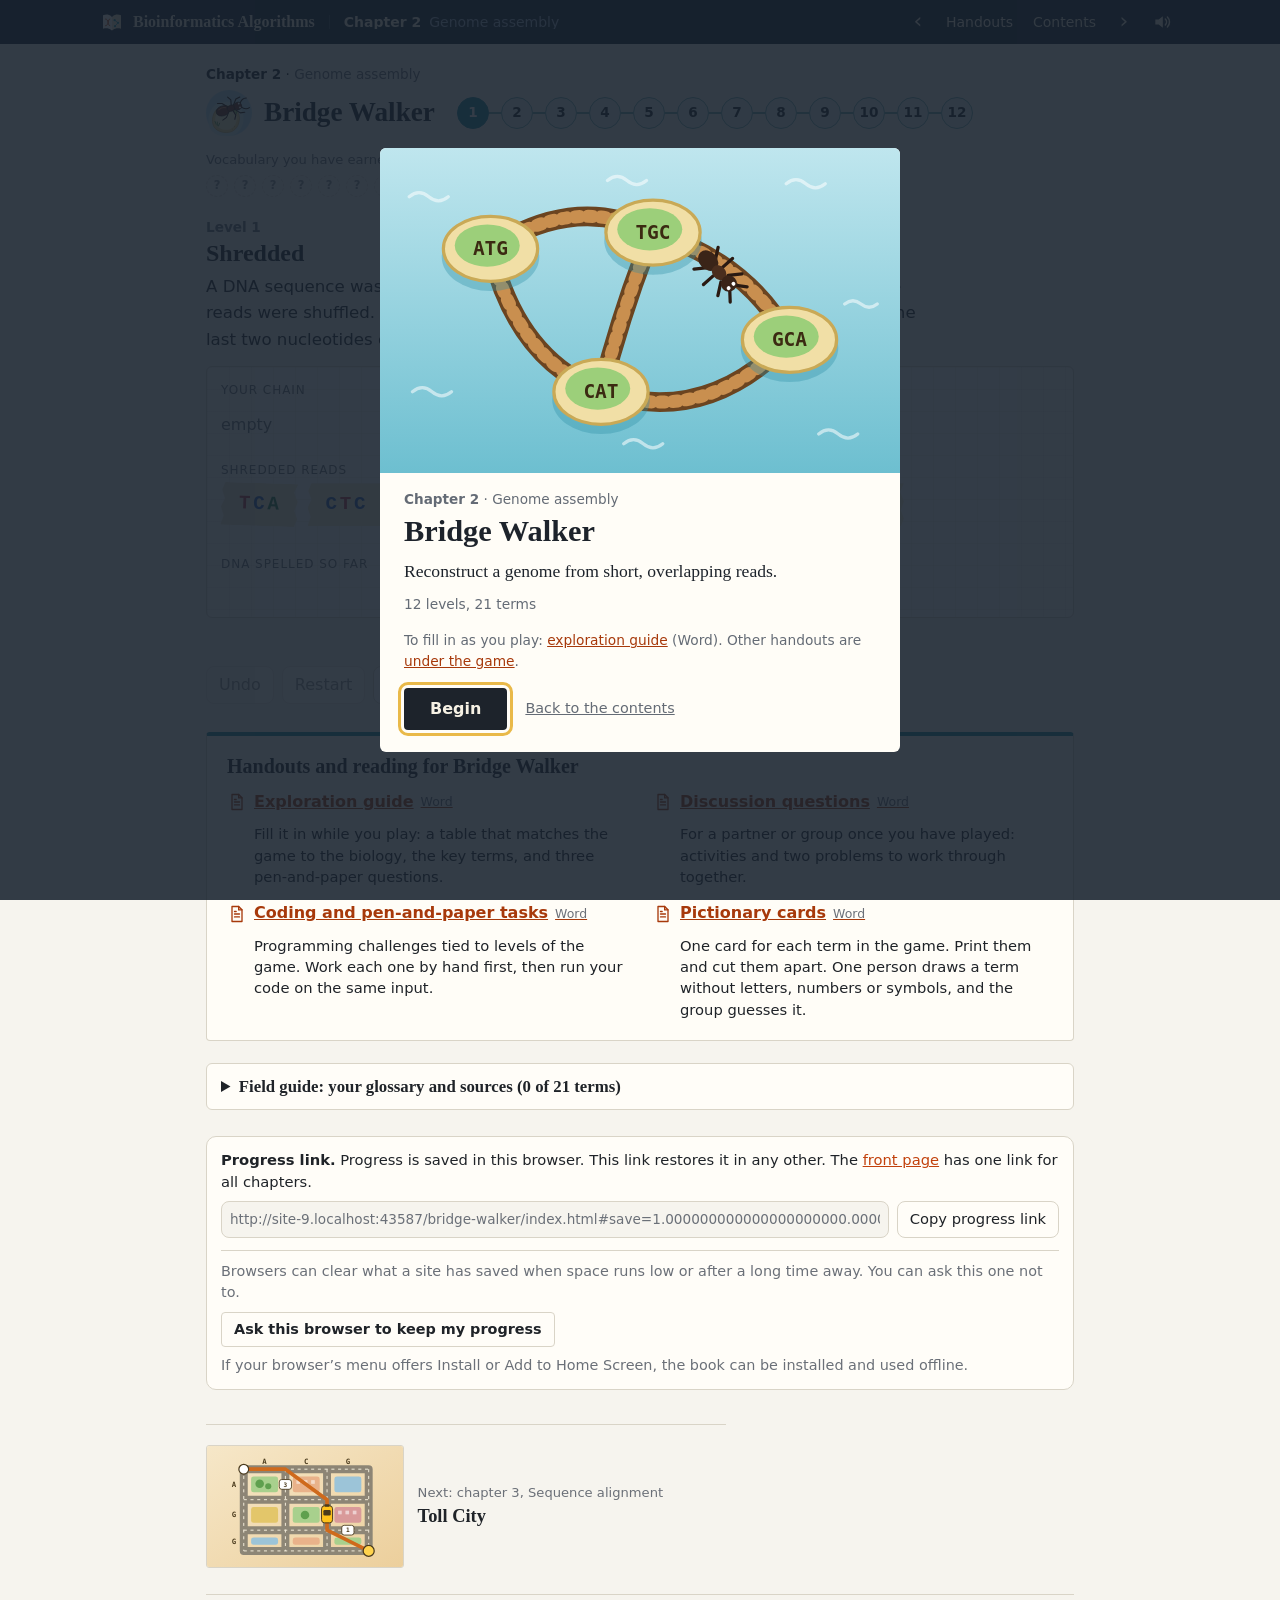
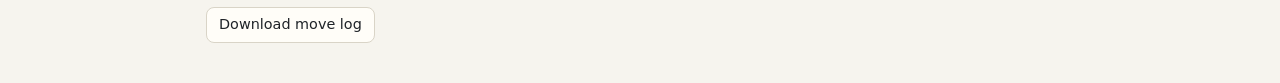
==== commit 97946220: "Use prerequisite technical vocabulary throughout the textbook" ====
--- a/bridge-walker/index.html
+++ b/bridge-walker/index.html
@@ -583,7 +583,7 @@
 
 const LEVELS=[
   {id:1,mode:'cards',k:3,n:8,minB:1,maxB:2,title:'Shredded',
-   brief:'A DNA sequence was shredded into overlapping 3-letter reads, and the shreds got shuffled. Rebuild it. Click reads to chain them so that each starts with the last two letters of the one before. Use every read exactly once.'},
+   brief:'A DNA sequence was fragmented into overlapping three-nucleotide reads, then the reads were shuffled. Rebuild it. Click reads to chain them so that each starts with the last two nucleotides of the one before. Use every read exactly once.'},
   {id:2,mode:'ham',share:1,intro:'cards',title:'Put it on a map',
    brief:'The same eight reads. Each read becomes an island, with a one-way bridge from one island to another wherever the end of the first read overlaps the start of the second. Islands sink when '+ANT+' the ant leaves them.'},
   {id:3,mode:'ham',k:3,n:12,minB:2,title:'Twelve nodes',
@@ -599,20 +599,20 @@
   {id:8,mode:'balance',title:'Round trip',
    brief:'No DNA this time: a small graph with numbered nodes. '+ANT+' wants a round trip that crosses every edge once and ends where it began. For that, every node needs as many edges arriving as leaving. Add the fewest new edges that achieve this.'},
   {id:9,mode:'eul',k:4,n:10,minB:2,build:true,title:'Draw the map yourself',
-   brief:'Ten reads, four letters each. Until now the game drew the edge map for you. This time you draw it. Each read is one edge, from the node named by its first three letters to the node named by its last three. Pick a read, then click where its edge starts and where it ends: an existing node, or open water to raise a new one.'},
+   brief:'Ten reads, four nucleotides each. Until now the game drew the edge map for you. This time you draw it. Each read is one edge, from the node named by its first three nucleotides to the node named by its last three. Pick a read, then click where its edge starts and where it ends: an existing node, or open water to raise a new one.'},
   {id:10,mode:'eul',k:4,n:12,minB:2,nomap:true,title:'No map',
    brief:'Twelve reads and no map. Before anything is drawn, decide where '+ANT+' has to start. Click a candidate node to see which reads start with it and which end with it.'},
   {id:11,mode:'eul',share:4,intro:'morph',noUndo:true,title:'Two dozen, again',
    brief:'The same twenty-four reads that stranded '+ANT+' in level 4. There is no Undo this time, because an assembler working through millions of reads cannot afford to backtrack.'},
   {id:12,mode:'eul',pairs:true,title:'Which one is real?',
-   brief:'Twenty reads, four letters each. Cross every edge once. Does finding a walk tell you which DNA sequence was really there?'}
+   brief:'Twenty reads, four nucleotides each. Cross every edge once. Does finding a walk tell you which DNA sequence was really there?'}
 ];
 
 /* Primary sources. Every link and citation here was checked against the publisher's record. */
 const SRC={
   staden:{cite:'Staden, 1979',title:'A strategy of DNA sequencing employing computer programs',where:'Nucleic Acids Research 6, 2601–2610',
     url:'https://pmc.ncbi.nlm.nih.gov/articles/PMC327874/',
-    look:'An early program for ordering stretches of sequence by their overlaps, the task you just did by hand.'},
+    look:'An early program for ordering sequence fragments by their overlaps, the task you just did by hand.'},
   myers:{cite:'Myers et al., 2000',title:'A whole-genome assembly of Drosophila',where:'Science 287, 2196–2204',
     url:'https://doi.org/10.1126/science.287.5461.2196',
     look:'The assembler used for the fruit fly genome. Its Overlapper stage compares every read with every other read, which produces the map used in this level.'},
@@ -650,13 +650,13 @@
 /* Vocabulary, in the order it is earned. def = the technical definition shown on hover.
    src = primary source unlocked with the term; code = the Rosalind problem that codes it. */
 const VOCAB=[
-  {id:'kmer',name:'k-mer',def:'A string of k letters. ATG is a 3-mer and ATGC is a 4-mer. A sequencing read of length k is a k-mer.'},
+  {id:'kmer',name:'k-mer',def:'A sequence of k nucleotides. ATG is a 3-mer and ATGC is a 4-mer. A sequencing read of length k is a k-mer.'},
   {id:'comp',name:'k-mer composition',code:'BA3A',def:'The collection of all k-mer substrings of a string, repeats included, with their order forgotten. The 3-mer composition of TATGGG is ATG, GGG, TAT, TGG.'},
   {id:'strrec',name:'String reconstruction',code:'BA3H',def:'The String Reconstruction Problem: given a collection of k-mers, find a string whose k-mer composition is exactly that collection.'},
   {id:'assembly',name:'Genome assembly',src:'staden',def:'Reconstructing a genome from sequencing reads: short fragments read from unknown, overlapping positions. In its idealised form it is the String Reconstruction Problem.'},
   {id:'node',name:'Node',def:'One of the objects in a graph. A graph G = (V, E) is a set V of nodes together with a set E of edges joining pairs of nodes. Also called a vertex.'},
   {id:'edge',name:'Edge',def:'A connection between two nodes. In a directed graph an edge (u, v) is an ordered pair: it leaves u, enters v, and can only be followed in that direction.'},
-  {id:'overlap',name:'Overlap graph',src:'myers',code:'BA3C',def:'For a collection of k-mers: one node per k-mer, and a directed edge from a to b whenever the last k−1 letters of a are the first k−1 letters of b.'},
+  {id:'overlap',name:'Overlap graph',src:'myers',code:'BA3C',def:'For a collection of k-mers: one node per k-mer, and a directed edge from a to b whenever the last k−1 nucleotides of a are the first k−1 nucleotides of b.'},
   {id:'ham',name:'Hamiltonian path',src:'hamilton',def:'A path in a graph that visits every node exactly once.'},
   {id:'np',name:'NP-complete',src:'karp',def:'A class of decision problems with no known polynomial-time algorithm, where a fast algorithm for any one would give a fast algorithm for all. Deciding whether a graph has a Hamiltonian path is NP-complete.'},
   {id:'degree',name:'Degree',src:'euler',def:'The number of edges touching a node.'},
@@ -668,9 +668,9 @@
   {id:'balance',name:'Euler’s theorem',def:'A connected directed graph has an Eulerian cycle if and only if every node is balanced. It has an Eulerian path if and only if at most one node has outdegree − indegree = 1 (the start), at most one has indegree − outdegree = 1 (the end), and every other node is balanced.'},
   {id:'hier',name:'Hierholzer’s algorithm',src:'hierholzer',def:'Finds an Eulerian path in O(|E|) time: walk until stuck; then, while unused edges remain, start a new walk from a node on the current path that still has unused edges, follow it until it returns, and splice that cycle into the path.'},
   {id:'debruijn',name:'de Bruijn graph',src:'debruijn',code:'BA3E',def:'For a collection of k-mers: the nodes are all (k−1)-mers that occur as a prefix or suffix, and each k-mer is a directed edge from its prefix to its suffix. An Eulerian path spells a string containing every k-mer exactly once.'},
-  {id:'repeat',name:'Repeat',def:'A stretch of DNA occurring more than once. Repeated node labels can allow different walks through the same reads, making an assembly ambiguous.'},
-  {id:'readpair',name:'Read-pair',src:'paired',code:'BA3J',def:'Two reads from the same DNA fragment, with information about their relative orientation and separation. In this puzzle both are written in the same direction: two k-mers with exactly d unknown letters between them. Their starts are k + d letters apart.'},
-  {id:'pairedgraph',name:'Paired de Bruijn graph',src:'paired',code:'BA3J',def:'Each read-pair (a|b) is an edge from the pair of (k−1)-letter prefixes to the pair of suffixes. Nodes merge only when both labels match. A valid reconstruction must also make the two spelled strings agree at the specified gap; paired data do not always resolve every repeat.'}
+  {id:'repeat',name:'Repeat',def:'A DNA sequence occurring more than once in a genome. Repeated node labels can allow different walks through the same reads, making an assembly ambiguous.'},
+  {id:'readpair',name:'Read-pair',src:'paired',code:'BA3J',def:'Two reads from the same DNA fragment, with information about their relative orientation and separation. In this puzzle both are written in the same direction: two k-mers with exactly d unknown nucleotides between them. Their starts are k + d nucleotides apart.'},
+  {id:'pairedgraph',name:'Paired de Bruijn graph',src:'paired',code:'BA3J',def:'Each read-pair (a|b) is an edge from the pair of (k−1)-nucleotide prefixes to the pair of suffixes. Nodes merge only when both labels match. A valid reconstruction must also make the two spelled strings agree at the specified gap; paired data do not always resolve every repeat.'}
 ];
 const DEF={};VOCAB.forEach(v=>DEF[v.id]=v);
 function term(id,label){
@@ -678,7 +678,7 @@
 }
 /* What the game says when vocabulary is earned. html may be a function of the current level. */
 const BLOCKS={
-  problem:{src:['staden'],html:'Each shred is a '+term('kmer','k-mer')+': a string of k letters, here k = 3. The whole pile of shreds is the string’s '+term('comp','k-mer composition')+'. Rebuilding a string from its composition is the '+term('strrec','String Reconstruction Problem')+', and doing it with real DNA is called <b>'+term('assembly','genome assembly')+'</b>.'},
+  problem:{src:['staden'],html:'Each read is a '+term('kmer','k-mer')+': a sequence of k nucleotides, here k = 3. The collection of reads is the string’s '+term('comp','k-mer composition')+'. Rebuilding a string from its composition is the '+term('strrec','String Reconstruction Problem')+', and doing it with real DNA is called <b>'+term('assembly','genome assembly')+'</b>.'},
   graph:{pic:'equiv',src:['myers'],html:'In graph theory, islands are called '+term('node','nodes')+' and bridges are called '+term('edge','edges')+'. <b>We’ll use those words from now on.</b> This particular map, with one node per read, is an '+term('overlap','overlap graph')+'.'},
   ham:{pic:'ham',src:['hamilton'],html:ANT+' visited every node exactly once. <b>That’s called a '+term('ham','Hamiltonian path')+'.</b>'},
   np:{pic:'ham',src:['karp'],html:'<b>Nobody knows a fast way to find a Hamiltonian path.</b> The problem is '+term('np','NP-complete')+': every added node multiplies the number of routes to try, and the search becomes infeasible long before a million reads.'},
@@ -686,13 +686,13 @@
   euler:{pic:'eul',src:['pevzner89'],html:ANT+' crossed every edge exactly once. <b>That’s called an '+term('euler','Eulerian path')+'.</b> The reads moved from the nodes to the edges.'},
   inout:{html:'The number of edges entering a node is its '+term('inout','indegree')+'; the number leaving it is its '+term('inout','outdegree')+'.'},
   roundtrip:{html:()=>'Every node now has indegree equal to outdegree: each one is a '+term('balanced','balanced node')+'. That is exactly when a round trip over every edge exists, an '+term('cycle','Eulerian cycle')+'. <b>That’s '+term('balance','Euler’s theorem')+'.</b> You needed '+cur.inst.need+' new edges because each one repairs one node that was short an edge out and one that was short an edge in. The table under the map is the graph’s '+term('adj','adjacency list')+'.'},
-  debruijn:{src:['debruijn'],html:'You drew a node for every 3-letter prefix or suffix and an edge for every read. <b>That map is called a '+term('debruijn','de Bruijn graph')+'.</b> Reads of length k always give nodes of length k − 1.'},
+  debruijn:{src:['debruijn'],html:'You drew a node for every 3-nucleotide prefix or suffix and an edge for every read. <b>That map is called a '+term('debruijn','de Bruijn graph')+'.</b> Reads of length k always give nodes of length k − 1.'},
   nomap:{html:'A node’s outdegree is the number of reads that start with it, and its indegree is the number that end with it. '+ANT+' must start where outdegree − indegree = 1: '+term('balance','Euler’s theorem')+' again, this time for a path.'},
   balance:{html:'You set '+ANT+' down on the right node first time, twice. <b>That’s '+term('balance','Euler’s theorem')+'.</b> Start where one more edge leaves than arrives; you will finish where one more arrives than leaves. Every other node has as many in as out.'},
   hier:{src:['hierholzer'],html:'No backing up: when stranded, '+ANT+' went to a node with unused edges and spliced in a loop. <b>That’s '+term('hier','Hierholzer’s algorithm')+'.</b> It touches each edge once, so it works for millions of reads.'},
   nohier:{html:ANT+' was never stranded, so one term is still hidden. Try a new puzzle and let '+ANT+' get stranded once to earn it.'},
   finale:{src:['ptw','primer'],html:'The twenty-four reads that stranded '+ANT+' as nodes took twenty-four steps as edges, with no backing up. <b>That is why assemblers for short reads are built on de Bruijn graphs.</b>'},
-  paired:{src:['paired'],html:()=>'<b>One pair told the two walks apart.</b> The repeated '+cur.inst.repeat+' is a '+term('repeat','repeat')+'. A '+term('readpair','read-pair')+' can decide between the walks only when its two ends come from different stretches, so that swapping the loops pulls them apart. The four pairs that fitted both strings each came from a single loop, or from the stretch after both. Adding both prefix and suffix labels to every node gives a '+term('pairedgraph','paired de Bruijn graph')+': here the repeated nodes separate and the forks disappear. This small puzzle has one answer; real pairs have uncertain gaps and do not resolve every repeat.'}
+  paired:{src:['paired'],html:()=>'<b>One pair told the two walks apart.</b> The repeated '+cur.inst.repeat+' is a '+term('repeat','repeat')+'. A '+term('readpair','read-pair')+' can decide between the walks only when its two ends come from different sequence regions, so that swapping the loops pulls them apart. The four pairs that fitted both strings each came from a single loop, or from the region after both. Adding both prefix and suffix labels to every node gives a '+term('pairedgraph','paired de Bruijn graph')+': here the repeated nodes separate and the forks disappear. This small puzzle has one answer; real pairs have uncertain gaps and do not resolve every repeat.'}
 };
 
 /* ---------- saved state ---------- */
@@ -1133,9 +1133,9 @@
     const cls=!won?'':i===won.cand?'ok':right&&c.text[off+rightAt+j]!==ch?'bad':'';
     return '<span'+(cls?' class="'+cls+'"':'')+'>'+ch+'</span>';
   };
-  const stencil=[...p.left].map((ch,j)=>cell(ch,j,false)).join('')+'<span class="gap" aria-label="one unknown letter">·</span>'+[...p.right].map((ch,j)=>cell(ch,j,true)).join('');
+  const stencil=[...p.left].map((ch,j)=>cell(ch,j,false)).join('')+'<span class="gap" aria-label="one unknown nucleotide">·</span>'+[...p.right].map((ch,j)=>cell(ch,j,true)).join('');
   return '<div class="tape" style="--letters:'+c.text.length+'"><b>String '+AB(i)+'</b><div class="tapeletters" aria-label="'+c.text+'">'+letters+'</div>'+
-    '<div class="pairstencil" id="stencil'+i+'" style="--offset:'+off+'" aria-label="'+p.left+', one unknown letter, '+p.right+'">'+stencil+'</div>'+
+    '<div class="pairstencil" id="stencil'+i+'" style="--offset:'+off+'" aria-label="'+p.left+', one unknown nucleotide, '+p.right+'">'+stencil+'</div>'+
     (won?'<p class="verdict '+(i===won.cand?'ok':'bad')+'">'+(i===won.cand?'Both ends match here.':'The left-hand end sits here, but the right-hand end does not match.')+'</p>'
         :'<input type="range" min="0" max="'+(c.text.length-2*inst.k-inst.d)+'" step="1" value="'+cur.pairOffsets[i]+'" data-slide="'+i+'" aria-label="Slide pair under string '+AB(i)+'">'+
          '<button class="primary" data-answer="'+i+'">Choose string '+AB(i)+'</button>')+'</div>';
@@ -1144,7 +1144,7 @@
   const el=$('#pairwork'),active=cur.L.pairs&&cur.phase==='pairs';el.hidden=!active;
   if(!active){el.innerHTML='';return;}
   const inst=cur.inst,won=cur.pairWon;
-  el.innerHTML='<p>The blue and purple stretches come from the two loops, taken in opposite orders. Each measured pair has four letters at each end and one unknown letter between them (k = 4, d = 1).</p>'+
+  el.innerHTML='<p>The blue and purple sequence regions come from the two loops, taken in opposite orders. Each measured pair has four nucleotides at each end and one unknown nucleotide between them (k = 4, d = 1).</p>'+
     (won?'<p><b>This pair settles it.</b> It lines up under string '+AB(won.cand)+' and nowhere under string '+AB(1-won.cand)+'.</p>'
         :'<p>'+cap(numWord(inst.bench.length))+' of the '+numWord(inst.pairs.length)+' measured pairs are on the bench. Most of them fit both strings and so cannot distinguish them. Find the pair that lines up under only one string, slide it into place there, and choose that string.</p>')+
     '<label for="pairSelect">Read-pair </label><select id="pairSelect"'+(won?' disabled':'')+'>'+inst.bench.map(i=>{const p=inst.pairs[i];
@@ -1159,7 +1159,7 @@
   log('pair_answer',{candidate:i,pair:cur.pairSel,offsets:cur.pairOffsets.slice(),lined,decides:lined&&decides});
   // No verdict is given away until the pair has actually been lined up under the chosen string.
   if(!lined){
-    say('That pair is not lined up under string '+AB(i)+'. Slide it until both four-letter ends match the letters above, with one letter between them. If it cannot be lined up anywhere, it does not belong to that string.','warn');
+    say('That pair is not lined up under string '+AB(i)+'. Slide it until both four-nucleotide ends match the nucleotides above, with one nucleotide between them. If it cannot be lined up anywhere, it does not belong to that string.','warn');
     $('#status').textContent=cur.msg.text;$('#status').className='status '+cur.msg.kind;
     return;
   }
@@ -1168,11 +1168,11 @@
     cur.pairKnown[cur.pairSel]=true;
     say('It lines up here, and under string '+AB(1-i)+' as well: this pair fits both strings, so it cannot decide. Both of its ends come from '+
       (s===1?'the blue loop, and swapping the loops carries the whole pair along.':s===2?'the purple loop, and swapping the loops carries the whole pair along.'
-       :'the stretch '+(s===0?'before':'after')+' both loops, which is the same in the two strings.')+' Try another pair.','warn');
+       :'the region '+(s===0?'before':'after')+' both loops, which is the same in the two strings.')+' Try another pair.','warn');
   }else{
     cur.pairWon={cand:i,offset:cur.pairOffsets[i],pair:cur.pairSel};
     log('pair_resolved',{pair:cur.pairSel,tries:cur.pairTries});
-    say(p.left+' · '+p.right+' lines up under string '+AB(i)+' only. Its two ends come from different stretches, so swapping the loops pulls them apart.','good');
+    say(p.left+' · '+p.right+' lines up under string '+AB(i)+' only. Its two ends come from different sequence regions, so swapping the loops pulls them apart.','good');
   }
   render();
 }
@@ -1201,7 +1201,7 @@
   const done=()=>{
     if(cur!==mine||cur.phase!=='split')return;
     cur.phase='paired';cur.done=true;markDone();grant(['repeat','readpair','pairedgraph']);cur.blocks.push('paired');save();
-    say(cap(numWord(cur.inst.pairs.length))+' paired edges, one unbranched path. The right-hand reads supply the final '+numWord(cur.inst.k+cur.inst.d)+' letters.','good');
+    say(cap(numWord(cur.inst.pairs.length))+' paired edges, one unbranched path. The right-hand reads supply the final '+numWord(cur.inst.k+cur.inst.d)+' nucleotides.','good');
     log('complete',{ms:Date.now()-cur.t0,pairs:true,earned:['repeat','readpair','pairedgraph']});render();
   };
   if(matchMedia('(prefers-reduced-motion: reduce)').matches)return done();
@@ -1267,7 +1267,7 @@
   if(v!==undefined){
     if(v!==want){
       cur.buildErrs++;log('build_reject',{read:e.read,at:N[v],end:verb,why:'wrong_node'});
-      say('The edge for '+e.read+' can’t '+verb+' at '+N[v]+': those are not its '+part+' three letters.','warn');return render();
+      say('The edge for '+e.read+' can’t '+verb+' at '+N[v]+': those are not its '+part+' three nucleotides.','warn');return render();
     }
     snapB();
   }else{
@@ -1678,7 +1678,7 @@
   if(ph==='pairs')return 'Same single reads · two possible strings';
   if(ph==='split'||ph==='paired')return 'Pair of prefixes → pair of suffixes';
   if(m==='cards')return 'Chain the reads · use every read once';
-  if(ph==='build')return 'One read, one edge · first three letters → last three';
+  if(ph==='build')return 'One read, one edge · first three nucleotides → last three';
   if(ph==='ask')return 'No map yet · where must '+ANT+' start?';
   if(ph!=='play')return cur.L.intro==='cards'?'Eight shredded reads':'Reads on the nodes … for now';
   if(m==='ham')return cap(w.n)+'s sink behind '+ANT+' · visit every '+w.n+' once';
@@ -1705,7 +1705,7 @@
   const sk=$('#skip');let label='';
   if(ph==='pre')label=cur.L.intro==='cards'?'Put the reads on a map':'Turn every node into an edge';
   else if(ph==='ask'&&cur.nm.cand!==null)label='Set '+ANT+' down on '+cur.inst.nodes[cur.nm.cand];
-  else if(ph==='pairs'&&cur.pairWon)label='Add each partner’s letters to the node names';
+  else if(ph==='pairs'&&cur.pairWon)label='Add each partner’s nucleotides to the node names';
   else if(cur.L.id===4&&!cur.done&&(cur.skipOK||cur.strands>=3))label='This is hopeless. Change the map →';
   else if(m==='konig'&&!cur.done&&(cur.skipOK||cur.strands>=2))label='It can’t be done';
   sk.hidden=!label;sk.textContent=label;
--- a/book/book.css
+++ b/book/book.css
@@ -29,7 +29,7 @@
 a.bk-step:hover,.bk-toc:hover,.bk-bar .bk-sound:hover{background:rgba(255,255,255,.12)}
 .bk-sound svg{width:20px;height:20px}
 .bk-bar :focus-visible{outline:2px solid var(--bk-gold);outline-offset:1px}
-@media (max-width:640px){.bk-brand span,.bk-toc{display:none}.bk-where{padding-left:10px}}
+@media (max-width:640px){.bk-brand span,.bk-toc{display:none}.bk-toc.bk-hlink{display:inline-grid}.bk-where{padding-left:10px}}
 
 /* ---------- a game page ---------- */
 body.bk-game .wrap{padding-top:22px}
@@ -97,12 +97,21 @@
 body.bk-game details.guide>summary{font-family:var(--bk-serif);font-size:1.05rem}
 
 /* after the game */
-.bk-after{margin:34px 0 8px;padding-top:20px;border-top:1px solid var(--line,var(--bk-line))}
-.bk-after h2{font:700 1.2rem/1.2 var(--bk-serif);margin:0 0 10px}
-.bk-after-grid{display:grid;grid-template-columns:1fr 1fr;gap:14px 28px;align-items:start}
-@media (max-width:640px){.bk-after-grid{grid-template-columns:1fr}}
-.bk-docs{margin:0;padding-left:1.2em}
-.bk-docs li{margin-bottom:4px}
+.bk-handouts{margin:28px 0 22px;padding:18px 20px 20px;background:var(--card,var(--bk-card));border:1px solid var(--line,var(--bk-line));border-top:4px solid var(--bk-hue);border-radius:4px;scroll-margin-top:60px}
+.bk-handouts h2{font:700 1.25rem/1.2 var(--bk-serif);margin:0 0 14px}
+.bk-docs{list-style:none;margin:0;padding:0;display:grid;grid-template-columns:repeat(2,minmax(0,1fr));gap:16px 26px}
+@media (max-width:640px){.bk-docs{grid-template-columns:1fr}}
+.bk-docs a{display:inline-flex;align-items:center;gap:7px;color:var(--bk-link);font:600 1rem/1.3 var(--bk-sans)}
+.bk-docs a svg{width:20px;height:20px;flex:none}
+.bk-docs a small{font-weight:500;font-size:.78rem;color:var(--muted,var(--bk-dim))}
+.bk-docs p{margin:4px 0 0 27px;font:.92rem/1.45 var(--bk-sans);color:var(--ink,var(--bk-ink))}
+.bk-reading{margin-top:18px;padding-top:14px;border-top:1px solid var(--line,var(--bk-line));scroll-margin-top:65px;font:1rem/1.5 var(--bk-sans)}
+.bk-reading summary{cursor:pointer;font-weight:600}
+.bk-reading p{margin:10px 0}
+.bk-reading ul,.bk-reading ol{margin:10px 0;padding-left:1.3em}
+.bk-reading li{margin:6px 0}
+.bk-reading a{color:var(--bk-link)}
+.bk-after{margin:34px 0 8px;padding-top:20px;border-top:1px solid var(--line,var(--bk-line));max-width:520px}
 .bk-nextch{display:flex;align-items:center;gap:14px;color:var(--ink,var(--bk-ink));text-decoration:none}
 .bk-nextch:hover b{text-decoration:underline}
 .bk-nextch img{width:38%;aspect-ratio:16/10;object-fit:cover;flex:none;border:1px solid var(--line,var(--bk-line));border-radius:3px}
@@ -121,6 +130,7 @@
 .bk-meta{font-size:.86rem;color:var(--bk-dim);margin:0 0 16px}
 .bk-cover-go{display:flex;align-items:center;gap:18px;flex-wrap:wrap}
 .bk-cover-go a{color:var(--bk-dim);font-size:.9rem}
+.bk-cover-body .bk-meta a{color:var(--bk-link)}
 button.bk-begin{font:600 1rem/1 var(--bk-sans);min-height:42px;padding:0 26px;border:0;border-radius:4px;cursor:pointer;color:var(--bk-paper);background:var(--bk-ink)}
 button.bk-begin:focus-visible{outline:3px solid var(--bk-gold);outline-offset:3px}
 
@@ -137,7 +147,7 @@
   body.bk-game .badge.bk-fresh,.bk-nudge,body.bk-game .stage.bk-yes{animation:none!important}
   .bk-toast{transition:none}
 }
-@media print{.bk-bar,.bk-after,.bk-cover,.bk-toast,.bk-confetti{display:none!important}}
+@media print{.bk-bar,.bk-after,.bk-handouts,.bk-cover,.bk-toast,.bk-confetti{display:none!important}}
 
 /* the book as an app: install and keep-my-progress, wherever a page leaves a data-bk-app slot */
 .bk-app{margin-top:12px;padding-top:10px;border-top:1px solid var(--line,var(--bk-line));font-size:.9rem;color:var(--muted,var(--bk-dim))}
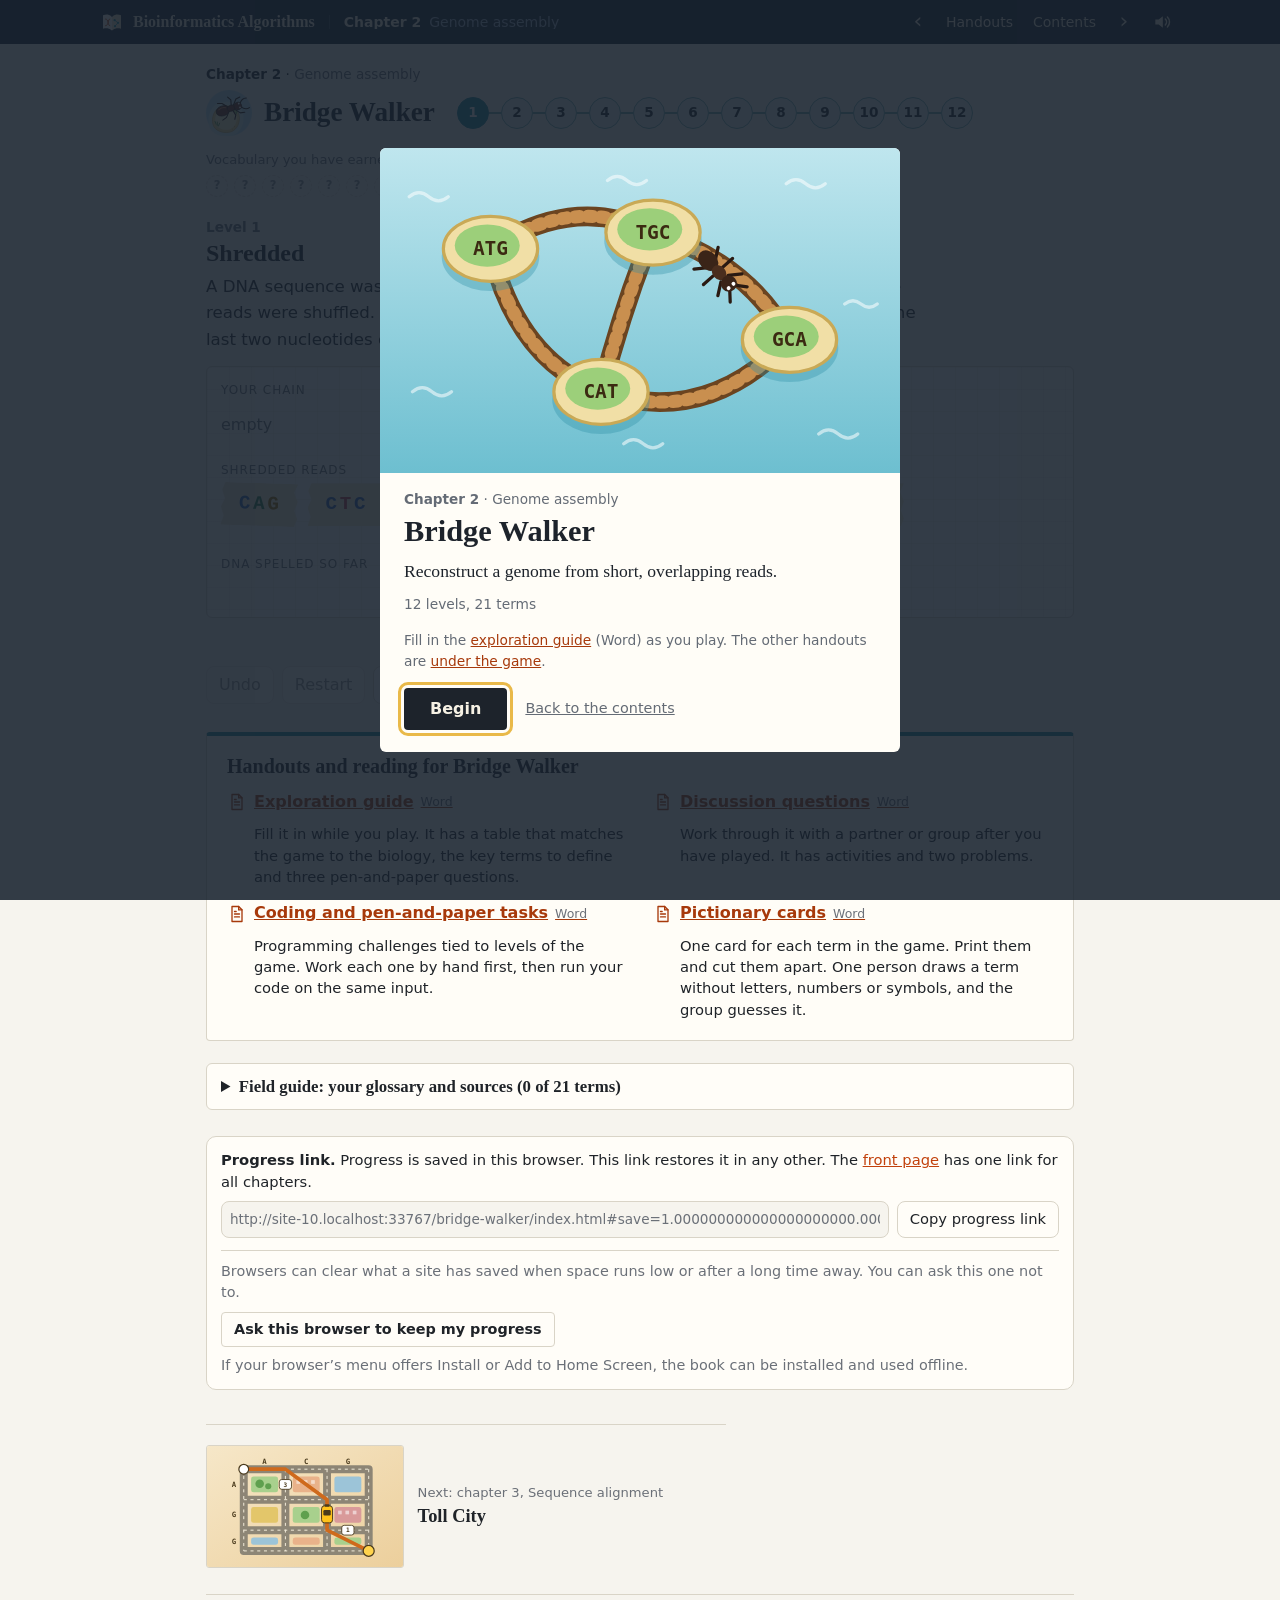
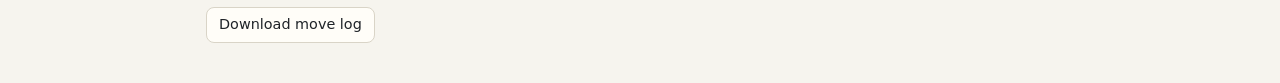
==== commit 5ccd92f0: "Play-through pass: fix clunky play and wording in every chapter Every level of the eight topic games" ====
--- a/bridge-walker/index.html
+++ b/bridge-walker/index.html
@@ -591,7 +591,7 @@
   {id:4,mode:'ham',k:3,n:24,minB:6,title:'Two dozen',
    brief:'Twenty-four reads. A real sequencing run produces millions.'},
   {id:5,mode:'konig',title:'Königsberg, 1736',
-   brief:'A different city with a different rule. The four pieces of land are the nodes and the seven bridges are the edges. Here the land stays put and each bridge falls once '+ANT+' has crossed it. The townspeople want a walk that crosses every bridge exactly once.'},
+   brief:'This is a different city with a different rule. The four pieces of land are the nodes and the seven bridges are the edges. Here the land stays put and each bridge falls once '+ANT+' has crossed it. The townspeople want a walk that crosses every bridge exactly once.'},
   {id:6,mode:'eul',share:1,intro:'morph',title:'Redraw the map',
    brief:'Your first eight reads again. Apply Königsberg’s rule and put each read on an edge instead of a node.'},
   {id:7,mode:'eul',k:3,n:16,minB:3,title:'Archipelago',
@@ -599,7 +599,7 @@
   {id:8,mode:'balance',title:'Round trip',
    brief:'No DNA this time: a small graph with numbered nodes. '+ANT+' wants a round trip that crosses every edge once and ends where it began. For that, every node needs as many edges arriving as leaving. Add the fewest new edges that achieve this.'},
   {id:9,mode:'eul',k:4,n:10,minB:2,build:true,title:'Draw the map yourself',
-   brief:'Ten reads, four nucleotides each. Until now the game drew the edge map for you. This time you draw it. Each read is one edge, from the node named by its first three nucleotides to the node named by its last three. Pick a read, then click where its edge starts and where it ends: an existing node, or open water to raise a new one.'},
+   brief:'Ten reads, four nucleotides each. Draw the edge map yourself. Each read is one edge, from the node named by its first three nucleotides to the node named by its last three. Pick a read, then click where its edge starts and where it ends: an existing node, or open water to raise a new one.'},
   {id:10,mode:'eul',k:4,n:12,minB:2,nomap:true,title:'No map',
    brief:'Twelve reads and no map. Before anything is drawn, decide where '+ANT+' has to start. Click a candidate node to see which reads start with it and which end with it.'},
   {id:11,mode:'eul',share:4,intro:'morph',noUndo:true,title:'Two dozen, again',
@@ -618,7 +618,7 @@
     look:'The assembler used for the fruit fly genome. Its Overlapper stage compares every read with every other read, which produces the map used in this level.'},
   hamilton:{cite:'Hamilton, 1856–1858',title:'Account of the Icosian Calculus',where:'Proceedings of the Royal Irish Academy 6, 415–416',
     url:'https://www.maths.tcd.ie/pub/HistMath/People/Hamilton/Icosian/',
-    look:'Hamilton turned this puzzle into a peg game played on the corners of a dodecahedron: find a route that visits every corner exactly once.'},
+    look:'Hamilton made this problem into a peg game played on the corners of a dodecahedron, in which the route must visit every corner exactly once.'},
   karp:{cite:'Karp, 1972',title:'Reducibility among combinatorial problems',where:'Complexity of Computer Computations, 85–103',
     url:'https://doi.org/10.1007/978-1-4684-2001-2_9',
     look:'A list of 21 problems that are all as hard as one another. The Hamilton circuit problem is one of them.'},
@@ -627,7 +627,7 @@
     look:'Euler never draws nodes and edges. He writes a walk as a string of capital letters, one per piece of land, and counts how often each letter must appear (his paragraphs 4 to 9). In paragraph 3 he rejects listing every route as too laborious. The archive page has the Latin original and an English translation.'},
   pevzner89:{cite:'Pevzner, 1989',title:'l-Tuple DNA sequencing: computer analysis',where:'Journal of Biomolecular Structure and Dynamics 7, 63–73',
     url:'https://doi.org/10.1080/07391102.1989.10507752',
-    look:'An early paper that puts the DNA fragments on the edges and asks for an Eulerian path. It was written for an older technology and speaks of an “l-tuple composition”: your k-mer composition.'},
+    look:'An early paper that puts the DNA fragments on the edges and asks for an Eulerian path. It was written for an older technology and speaks of an “l-tuple composition”, which is the k-mer composition.'},
   hierholzer:{cite:'Hierholzer, 1873',title:'Ueber die Möglichkeit, einen Linienzug ohne Wiederholung und ohne Unterbrechung zu umfahren',where:'Mathematische Annalen 6, 30–32',
     url:'https://eudml.org/doc/156599',
     look:'Three pages, in German, printed two years after Hierholzer died; a colleague he had explained it to saw it into print. It proves the half Euler left unproved, that whenever the counts allow a walk, one can be built by joining closed loops.'},
@@ -679,20 +679,20 @@
 /* What the game says when vocabulary is earned. html may be a function of the current level. */
 const BLOCKS={
   problem:{src:['staden'],html:'Each read is a '+term('kmer','k-mer')+': a sequence of k nucleotides, here k = 3. The collection of reads is the string’s '+term('comp','k-mer composition')+'. Rebuilding a string from its composition is the '+term('strrec','String Reconstruction Problem')+', and doing it with real DNA is called <b>'+term('assembly','genome assembly')+'</b>.'},
-  graph:{pic:'equiv',src:['myers'],html:'In graph theory, islands are called '+term('node','nodes')+' and bridges are called '+term('edge','edges')+'. <b>We’ll use those words from now on.</b> This particular map, with one node per read, is an '+term('overlap','overlap graph')+'.'},
+  graph:{pic:'equiv',src:['myers'],html:'In graph theory, islands are called '+term('node','nodes')+' and bridges are called '+term('edge','edges')+'. <b>The rest of the game uses those words.</b> This particular map, with one node per read, is an '+term('overlap','overlap graph')+'.'},
   ham:{pic:'ham',src:['hamilton'],html:ANT+' visited every node exactly once. <b>That’s called a '+term('ham','Hamiltonian path')+'.</b>'},
-  np:{pic:'ham',src:['karp'],html:'<b>Nobody knows a fast way to find a Hamiltonian path.</b> The problem is '+term('np','NP-complete')+': every added node multiplies the number of routes to try, and the search becomes infeasible long before a million reads.'},
-  degree:{src:['euler'],html:'Correct, and Euler proved it. Each time '+ANT+' walks onto a node, a second edge is needed to walk off, so edges get used up in pairs. The number of edges at a node is its '+term('degree','degree')+', and <b>all four nodes here have odd degree.</b> Only the first and last node of a walk can be odd.'},
+  np:{pic:'ham',src:['karp'],html:'<b>Nobody knows a fast way to find a Hamiltonian path.</b> The problem is '+term('np','NP-complete')+'. The number of routes to try grows exponentially with the number of nodes, and the search becomes infeasible long before a million reads.'},
+  degree:{src:['euler'],html:'Correct, and Euler proved it. Each time '+ANT+' walks onto a node, a second edge is needed to walk off, so edges get used up in pairs. The number of edges at a node is its '+term('degree','degree')+', and <b>all four nodes here have odd degree.</b> A walk that crosses every edge once can have at most two odd nodes, the first and the last.'},
   euler:{pic:'eul',src:['pevzner89'],html:ANT+' crossed every edge exactly once. <b>That’s called an '+term('euler','Eulerian path')+'.</b> The reads moved from the nodes to the edges.'},
   inout:{html:'The number of edges entering a node is its '+term('inout','indegree')+'; the number leaving it is its '+term('inout','outdegree')+'.'},
   roundtrip:{html:()=>'Every node now has indegree equal to outdegree: each one is a '+term('balanced','balanced node')+'. That is exactly when a round trip over every edge exists, an '+term('cycle','Eulerian cycle')+'. <b>That’s '+term('balance','Euler’s theorem')+'.</b> You needed '+cur.inst.need+' new edges because each one repairs one node that was short an edge out and one that was short an edge in. The table under the map is the graph’s '+term('adj','adjacency list')+'.'},
-  debruijn:{src:['debruijn'],html:'You drew a node for every 3-nucleotide prefix or suffix and an edge for every read. <b>That map is called a '+term('debruijn','de Bruijn graph')+'.</b> Reads of length k always give nodes of length k − 1.'},
-  nomap:{html:'A node’s outdegree is the number of reads that start with it, and its indegree is the number that end with it. '+ANT+' must start where outdegree − indegree = 1: '+term('balance','Euler’s theorem')+' again, this time for a path.'},
-  balance:{html:'You set '+ANT+' down on the right node first time, twice. <b>That’s '+term('balance','Euler’s theorem')+'.</b> Start where one more edge leaves than arrives; you will finish where one more arrives than leaves. Every other node has as many in as out.'},
-  hier:{src:['hierholzer'],html:'No backing up: when stranded, '+ANT+' went to a node with unused edges and spliced in a loop. <b>That’s '+term('hier','Hierholzer’s algorithm')+'.</b> It touches each edge once, so it works for millions of reads.'},
+  debruijn:{src:['debruijn'],html:'You drew a node for every three-nucleotide prefix or suffix and an edge for every read. <b>That map is called a '+term('debruijn','de Bruijn graph')+'.</b> Reads of length k always give nodes of length k − 1.'},
+  nomap:{html:'A node’s outdegree is the number of reads that start with it, and its indegree is the number that end with it. '+ANT+' must start where outdegree − indegree = 1. This is '+term('balance','Euler’s theorem')+' for a path.'},
+  balance:{html:'You set '+ANT+' down on the right node at the first try in two levels. <b>That’s '+term('balance','Euler’s theorem')+'.</b> Start where one more edge leaves than arrives; you will finish where one more arrives than leaves. Every other node has as many in as out.'},
+  hier:{src:['hierholzer'],html:'When stranded, '+ANT+' went back to a node with unused edges and spliced in a loop instead of backing up. <b>That’s '+term('hier','Hierholzer’s algorithm')+'.</b> It touches each edge once, so it works for millions of reads.'},
   nohier:{html:ANT+' was never stranded, so one term is still hidden. Try a new puzzle and let '+ANT+' get stranded once to earn it.'},
   finale:{src:['ptw','primer'],html:'The twenty-four reads that stranded '+ANT+' as nodes took twenty-four steps as edges, with no backing up. <b>That is why assemblers for short reads are built on de Bruijn graphs.</b>'},
-  paired:{src:['paired'],html:()=>'<b>One pair told the two walks apart.</b> The repeated '+cur.inst.repeat+' is a '+term('repeat','repeat')+'. A '+term('readpair','read-pair')+' can decide between the walks only when its two ends come from different sequence regions, so that swapping the loops pulls them apart. The four pairs that fitted both strings each came from a single loop, or from the region after both. Adding both prefix and suffix labels to every node gives a '+term('pairedgraph','paired de Bruijn graph')+': here the repeated nodes separate and the forks disappear. This small puzzle has one answer; real pairs have uncertain gaps and do not resolve every repeat.'}
+  paired:{src:['paired'],html:()=>'<b>One pair told the two walks apart.</b> '+cur.inst.repeat+' occurs more than once in the string, so it is a '+term('repeat','repeat')+'. A '+term('readpair','read-pair')+' can decide between the walks only when its two ends come from different sequence regions, so that swapping the loops pulls them apart. The other pairs on the bench fit both strings because each came from a single loop or from a region outside both loops. Adding both prefix and suffix labels to every node gives a '+term('pairedgraph','paired de Bruijn graph')+', in which the repeated nodes separate and the forks disappear. This small puzzle has one answer; real pairs have uncertain gaps and do not resolve every repeat.'}
 };
 
 /* ---------- saved state ---------- */
@@ -1121,7 +1121,7 @@
 }
 function beginPairCheck(){
   cur.phase='pairs';setAnt(null);log('pairs_revealed',{walk:cur.b.walk.map(s=>s[0]),spelled:spellEul(),bench:cur.inst.bench.slice()});
-  say('Both walks use all '+numWord(cur.inst.reads.length)+' reads. Which string do the paired measurements support?');
+  say('Both walks use all '+numWord(cur.inst.reads.length)+' reads. Use the read-pairs to decide which string is real.');
 }
 const AB=i=>i?'B':'A';
 function pairTape(c,i){
@@ -1201,7 +1201,7 @@
   const done=()=>{
     if(cur!==mine||cur.phase!=='split')return;
     cur.phase='paired';cur.done=true;markDone();grant(['repeat','readpair','pairedgraph']);cur.blocks.push('paired');save();
-    say(cap(numWord(cur.inst.pairs.length))+' paired edges, one unbranched path. The right-hand reads supply the final '+numWord(cur.inst.k+cur.inst.d)+' nucleotides.','good');
+    say('The paired graph has '+numWord(cur.inst.pairs.length)+' edges in one unbranched path. The right-hand reads supply the final '+numWord(cur.inst.k+cur.inst.d)+' nucleotides.','good');
     log('complete',{ms:Date.now()-cur.t0,pairs:true,earned:['repeat','readpair','pairedgraph']});render();
   };
   if(matchMedia('(prefers-reduced-motion: reduce)').matches)return done();
@@ -1214,9 +1214,19 @@
 function balEdges(){
   const base=cur.inst.edges,cnt={},all=[];
   base.forEach(e=>{const k=e.from+'>'+e.to;cnt[k]=(cnt[k]||0)+1;all.push({id:e.id,from:e.from,to:e.to,par:0,added:false});});
-  cur.bal.added.forEach((e,i)=>{const k=e.from+'>'+e.to,par=cnt[k]||0;cnt[k]=par+1;
+  cur.bal.added.forEach((e,i)=>{const k=e.from+'>'+e.to,par=clearPar(e.from,e.to,cnt[k]||0);cnt[k]=par+1;
     all.push({id:base.length+i,from:e.from,to:e.to,par,added:true,idx:i});});
   return all;
+}
+/* a new edge bends further out until it no longer runs through another node */
+function clearPar(a,b,par){
+  for(let p=par;p<par+5;p++){
+    const g=geom(cur.pos[a],cur.pos[b],p);let hit=false;
+    for(let u=.1;u<.95&&!hit;u+=.05){const v=1-u,x=v*v*g.s.x+2*u*v*g.m.x+u*u*g.t.x,y=v*v*g.s.y+2*u*v*g.m.y+u*u*g.t.y;
+      hit=cur.pos.some((q,w)=>w!==a&&w!==b&&Math.hypot(q.x-x,q.y-y)<R+12);}
+    if(!hit)return p;
+  }
+  return par;
 }
 function degOf(all){
   const n=cur.inst.nodes.length,out=Array(n).fill(0),inn=Array(n).fill(0);
@@ -1255,7 +1265,7 @@
     bd.start=null;
   }
   bd.sel=bd.sel===i?null:i;
-  if(bd.sel!==null){log('build_pick',{read:r[i]});say('Drawing '+r[i]+': click where its edge starts. A node if it is already on the map, open water if it is not.');}
+  if(bd.sel!==null){log('build_pick',{read:r[i]});say('Drawing '+r[i]+'. Click the node where its edge starts, or open water if that node is not on the map yet.');}
   else say(buildCount());
   render();
 }
@@ -1273,7 +1283,7 @@
   }else{
     if(bd.pos[want]){
       cur.buildErrs++;log('build_reject',{read:e.read,end:verb,why:'duplicate'});
-      say('The node this edge '+verb+'s at is already on the map. A name can’t be used twice: find that node and click it.','warn');return render();
+      say(N[want]+' is already on the map, and a node name can’t be used twice. Click that node.','warn');return render();
     }
     const p={x:clamp(pt.x,R+34,W-R-34),y:clamp(pt.y,R+56,H-R-38)};
     const near=N.findIndex((_,u)=>bd.pos[u]&&Math.hypot(bd.pos[u].x-p.x,bd.pos[u].y-p.y)<R*3);
@@ -1298,7 +1308,7 @@
 function candClick(v){
   if(cur.phase!=='ask')return;
   cur.nm.cand=cur.nm.cand===v?null:v;
-  say('Which node must '+ANT+' start on?');render();
+  say('Choose the node where '+ANT+' must start.');render();
 }
 function askSubmit(){
   const nm=cur.nm,inst=cur.inst,N=inst.nodes,c=nm.cand;
@@ -1313,7 +1323,7 @@
   }
   cur.firstPick=nm.misses===0;cur.phase='play';
   cur.b=freshWalk();cur.b.start=cur.b.head=c;cur.hist=[];
-  say('Right: one more read starts with '+N[c]+' than ends with it. Here is the map. Walk it.','good');
+  say('Right. One more read starts with '+N[c]+' than ends with it. Walk the map.','good');
   render();setAnt(restSpot(),0);
   const sc=$('#scene');sc.classList.add('fadein');setTimeout(()=>sc.classList.remove('fadein'),1000);
 }
@@ -1494,8 +1504,8 @@
   if(cur.phase!=='pre')return;
   const cards=cur.L.intro==='cards',frameFn=cards?cardsFrame:morphFrame,dur=cards?3200:4200,mine=cur;
   cur.phase='intro';log('intro',{kind:cur.L.intro});renderControls();
-  say(cards?'Each read becomes an island… and a bridge appears wherever two reads overlap.'
-           :'Every node stretches into an edge… and ends with the same name are glued together.');
+  say(cards?'Each read becomes an island, with a bridge wherever two reads overlap.'
+           :'Each node stretches into an edge, and edge ends with the same name are joined into one node.');
   $('#status').textContent=cur.msg.text;$('#status').className='status';
   const t0=performance.now();
   const done=()=>{if(cur!==mine||cur.phase!=='intro')return;cur.phase='play';
@@ -1593,12 +1603,12 @@
 function renderPanel(){
   if(!cur.done){$('#panel').innerHTML='';return;}
   const m=cur.mode;
-  let h='<div class="reveal"><h3>'+(cur.gave?'Stuck is the right answer':'Level '+cur.L.id+' complete')+'</h3>';
-  if(m==='cards')h+='<p>Eight reads took trial and error. A real genome yields millions of reads.</p>';
+  let h='<div class="reveal"><h3>Level '+cur.L.id+' complete</h3>';
+  if(m==='cards')h+='<p>A real genome yields millions of reads, far too many to chain by trial and error.</p>';
   cur.blocks.forEach(id=>{
     const B=BLOCKS[id];
     h+='<div class="called">'+(B.pic?picto(B.pic):'')+'<p>'+(typeof B.html==='function'?B.html():B.html)+'</p></div>';
-    if(id==='euler')h+='<div class="called">'+picto('ham')+'<p>Compare: before, the reads were the nodes and '+ANT+' had to visit each node once.</p></div>';
+    if(id==='euler')h+='<div class="called">'+picto('ham')+'<p>In levels 2 to 4 the reads were the nodes, and '+ANT+' had to visit each node once.</p></div>';
     (B.src||[]).forEach(s=>{h+=srcCard(s);});
   });
   if(m!=='konig'&&m!=='balance'&&!cur.gave&&!cur.L.pairs){
@@ -1612,7 +1622,7 @@
   }
   const missing=VOCAB.filter(x=>!S.badges.includes(x.id)).length;
   if(cur.L.id<LEVELS.length)h+='<button class="primary advance" id="next">Next level →</button>';
-  else h+='<p>'+(missing?plural(missing,'vocabulary term')+' still hidden. Try a new puzzle on levels 6 to 11.'
+  else h+='<p>'+(missing?plural(missing,'vocabulary term')+' still hidden. '+(VOCAB.every(x=>S.badges.includes(x.id)||x.id==='hier'||x.id==='balance')?'Try a new puzzle on levels 6 to 11.':'Finish the levels without a ✓ to earn them.')
      :'You have earned every term.')+'</p>';
   $('#panel').innerHTML=h+'</div>';
 }
--- a/book/book.css
+++ b/book/book.css
@@ -30,6 +30,7 @@
 .bk-sound svg{width:20px;height:20px}
 .bk-bar :focus-visible{outline:2px solid var(--bk-gold);outline-offset:1px}
 @media (max-width:640px){.bk-brand span,.bk-toc{display:none}.bk-toc.bk-hlink{display:inline-grid}.bk-where{padding-left:10px}}
+@media (max-width:480px){.bk-topic{display:none}}
 
 /* ---------- a game page ---------- */
 body.bk-game .wrap{padding-top:22px}
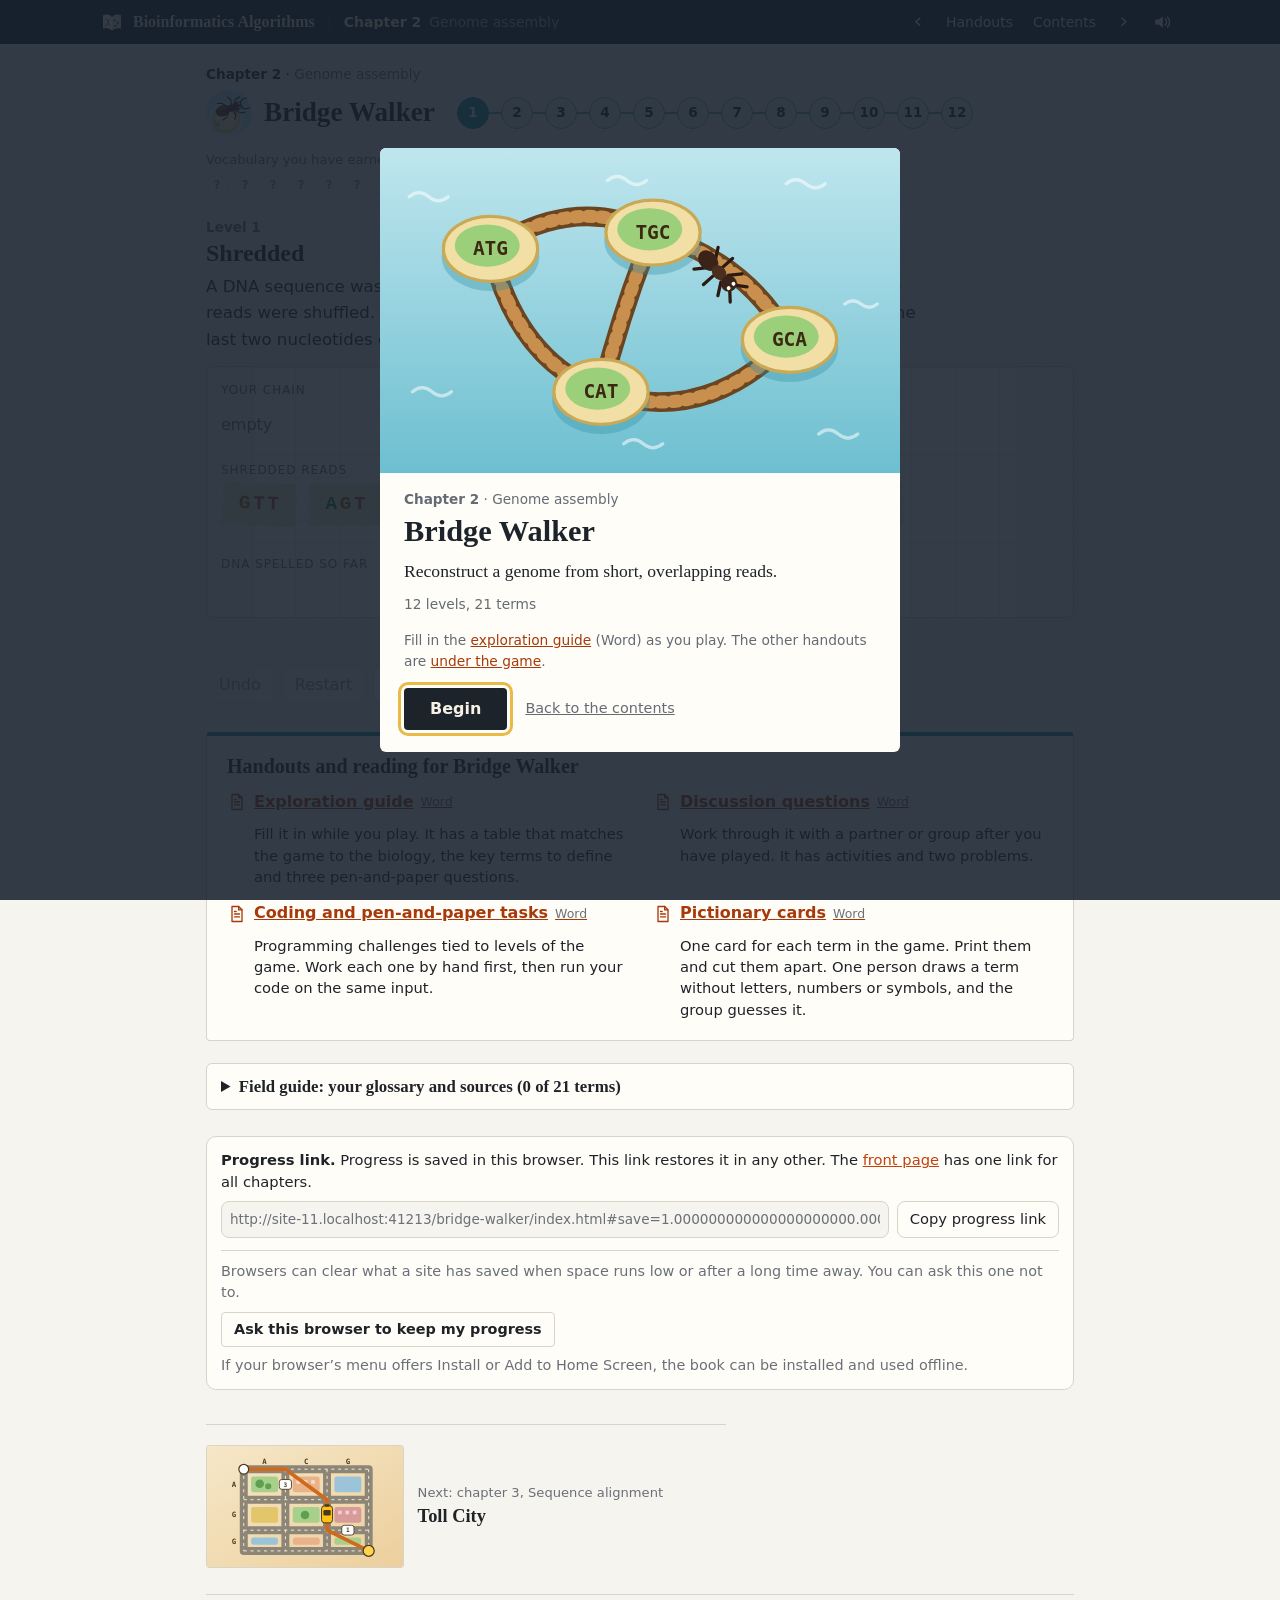
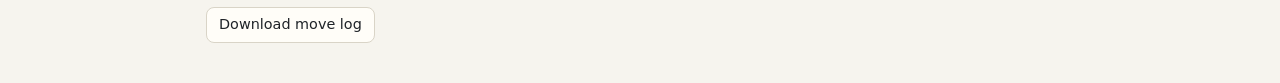
==== commit 8007d795: "Restore the wall-level headings; add GASM as a Lockpick extension Bridge Walker level 4 and Toll Cit" ====
--- a/bridge-walker/index.html
+++ b/bridge-walker/index.html
@@ -1603,7 +1603,7 @@
 function renderPanel(){
   if(!cur.done){$('#panel').innerHTML='';return;}
   const m=cur.mode;
-  let h='<div class="reveal"><h3>Level '+cur.L.id+' complete</h3>';
+  let h='<div class="reveal"><h3>'+(cur.gave?'Stuck is the right answer':'Level '+cur.L.id+' complete')+'</h3>';
   if(m==='cards')h+='<p>A real genome yields millions of reads, far too many to chain by trial and error.</p>';
   cur.blocks.forEach(id=>{
     const B=BLOCKS[id];
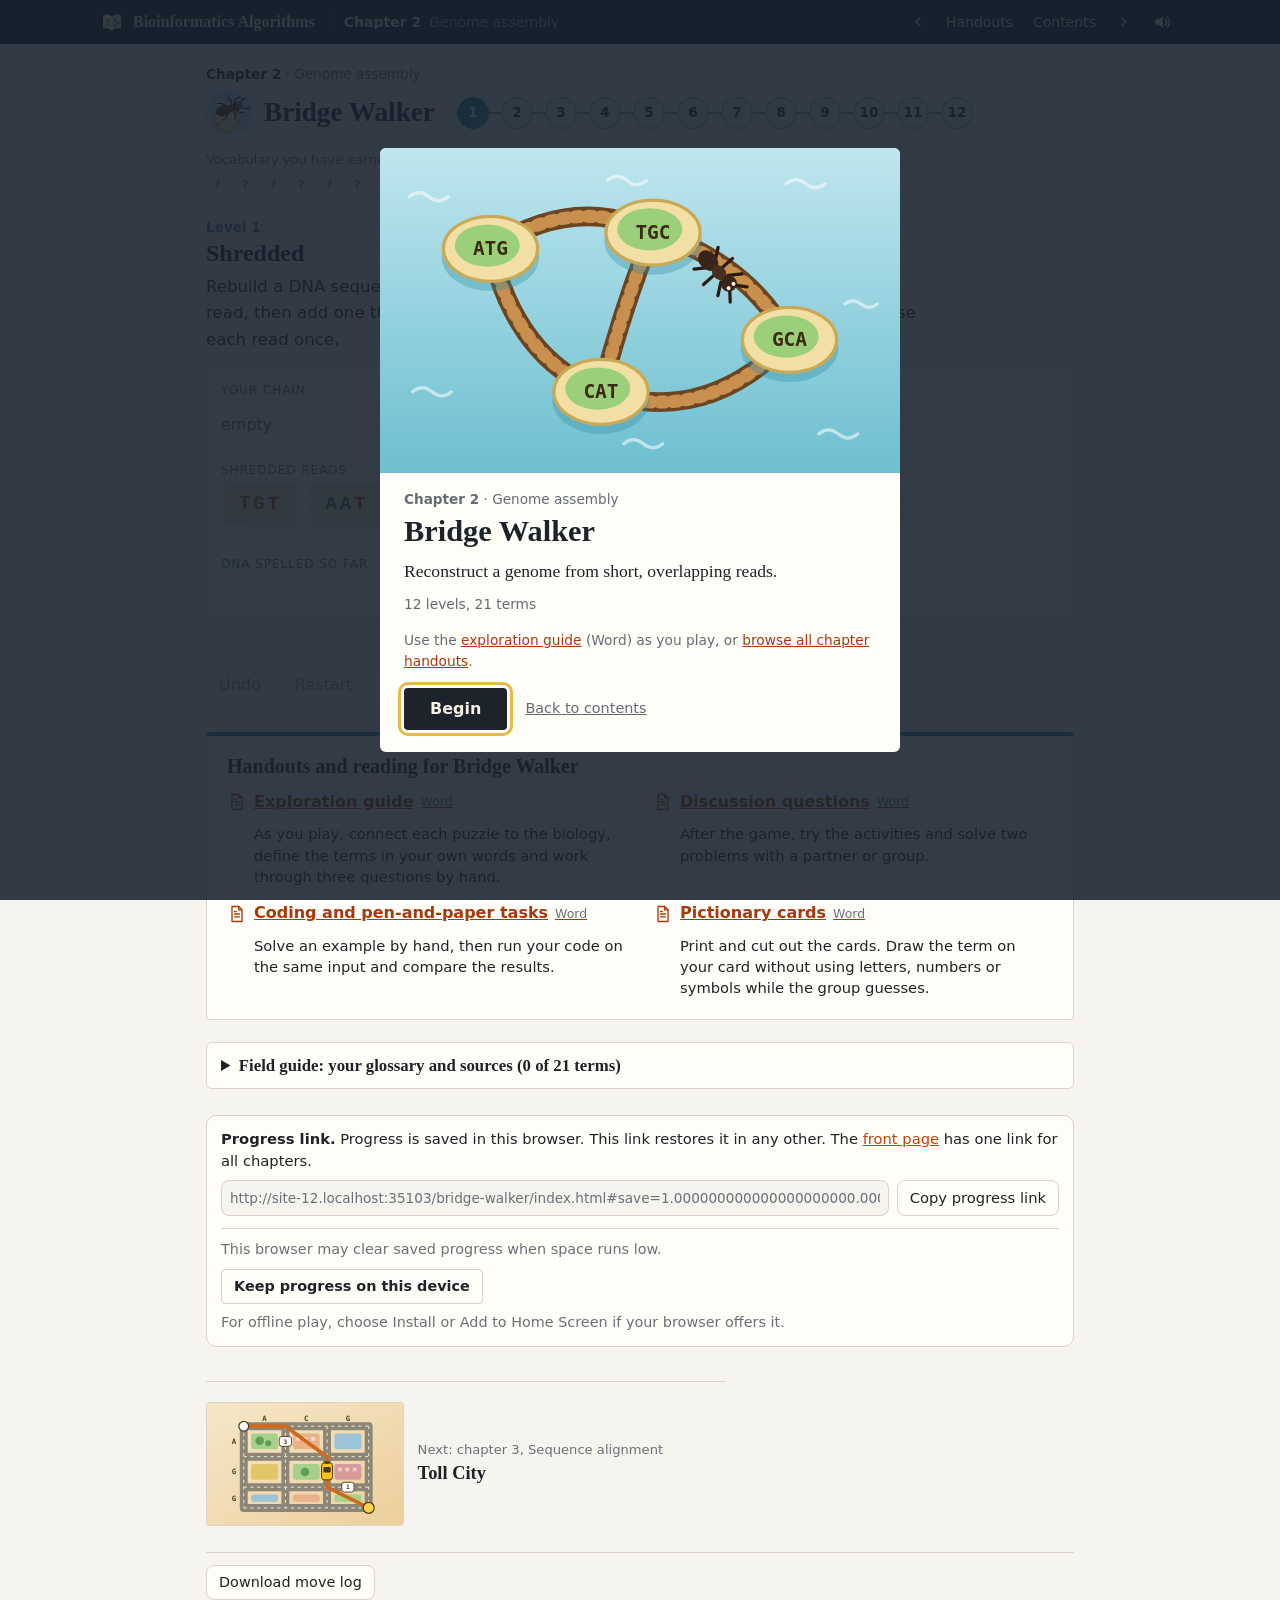
==== commit bf602e32: "Fix play and reading friction across the book Correct misleading puzzle feedback and scoring, improv" ====
--- a/bridge-walker/index.html
+++ b/bridge-walker/index.html
@@ -245,7 +245,7 @@
   <div class="vocabhead">Vocabulary you have earned <span style="text-transform:none;letter-spacing:0">(hover for the definition)</span></div>
   <div class="badges" id="badges"></div>
 
-  <h2 id="title"></h2>
+  <h2 id="title" tabindex="-1"></h2>
   <p id="brief"></p>
   <div class="rule" id="rule"></div>
 
@@ -300,7 +300,7 @@
         <marker id="mG" viewBox="0 0 10 10" refX="7" refY="5" markerUnits="userSpaceOnUse" markerWidth="15" markerHeight="15" orient="auto"><path class="ah-g" d="M0,0L10,5L0,10z"/></marker>
         <marker id="mN" viewBox="0 0 10 10" refX="7" refY="5" markerUnits="userSpaceOnUse" markerWidth="15" markerHeight="15" orient="auto"><path class="ah-n" d="M0,0L10,5L0,10z"/></marker>
       </defs>
-      <rect width="760" height="500" fill="url(#pWater)" data-water="1"/>
+      <rect width="760" height="500" fill="url(#pWater)" data-water="1" aria-label="Place a new node in open water" tabindex="-1"/>
       <!-- ===== SCENERY: sits under the islands and never takes a click ===== -->
       <g id="decor" pointer-events="none" aria-hidden="true">
         <defs>
@@ -583,11 +583,11 @@
 
 const LEVELS=[
   {id:1,mode:'cards',k:3,n:8,minB:1,maxB:2,title:'Shredded',
-   brief:'A DNA sequence was fragmented into overlapping three-nucleotide reads, then the reads were shuffled. Rebuild it. Click reads to chain them so that each starts with the last two nucleotides of the one before. Use every read exactly once.'},
+   brief:'Rebuild a DNA sequence from these shuffled three-nucleotide reads. Choose a first read, then add one that starts with the last two nucleotides of the previous read. Use each read once.'},
   {id:2,mode:'ham',share:1,intro:'cards',title:'Put it on a map',
    brief:'The same eight reads. Each read becomes an island, with a one-way bridge from one island to another wherever the end of the first read overlaps the start of the second. Islands sink when '+ANT+' the ant leaves them.'},
   {id:3,mode:'ham',k:3,n:12,minB:2,title:'Twelve nodes',
-   brief:'Twelve reads, so twelve nodes. Some nodes have two edges leading out. Choose badly and '+ANT+' is stranded.'},
+   brief:'Each of the twelve nodes represents a read. Look ahead at forks so '+ANT+' can visit every node once.'},
   {id:4,mode:'ham',k:3,n:24,minB:6,title:'Two dozen',
    brief:'Twenty-four reads. A real sequencing run produces millions.'},
   {id:5,mode:'konig',title:'Königsberg, 1736',
@@ -595,7 +595,7 @@
   {id:6,mode:'eul',share:1,intro:'morph',title:'Redraw the map',
    brief:'Your first eight reads again. Apply Königsberg’s rule and put each read on an edge instead of a node.'},
   {id:7,mode:'eul',k:3,n:16,minB:3,title:'Archipelago',
-   brief:'Sixteen reads, sixteen one-way edges. Where '+ANT+' starts matters, and so does what '+ANT+' does when stranded.'},
+   brief:'Sixteen reads, sixteen one-way edges. Choose where '+ANT+' starts. If unused edges remain when she gets stuck, look for a place to begin a detour.'},
   {id:8,mode:'balance',title:'Round trip',
    brief:'No DNA this time: a small graph with numbered nodes. '+ANT+' wants a round trip that crosses every edge once and ends where it began. For that, every node needs as many edges arriving as leaving. Add the fewest new edges that achieve this.'},
   {id:9,mode:'eul',k:4,n:10,minB:2,build:true,title:'Draw the map yourself',
@@ -603,7 +603,7 @@
   {id:10,mode:'eul',k:4,n:12,minB:2,nomap:true,title:'No map',
    brief:'Twelve reads and no map. Before anything is drawn, decide where '+ANT+' has to start. Click a candidate node to see which reads start with it and which end with it.'},
   {id:11,mode:'eul',share:4,intro:'morph',noUndo:true,title:'Two dozen, again',
-   brief:'The same twenty-four reads that stranded '+ANT+' in level 4. There is no Undo this time, because an assembler working through millions of reads cannot afford to backtrack.'},
+   brief:'These are the twenty-four reads from level 4. This time you have to use every edge without undoing a move. If you get stranded, you can still add a detour.'},
   {id:12,mode:'eul',pairs:true,title:'Which one is real?',
    brief:'Twenty reads, four nucleotides each. Cross every edge once. Does finding a walk tell you which DNA sequence was really there?'}
 ];
@@ -621,7 +621,7 @@
     look:'Hamilton made this problem into a peg game played on the corners of a dodecahedron, in which the route must visit every corner exactly once.'},
   karp:{cite:'Karp, 1972',title:'Reducibility among combinatorial problems',where:'Complexity of Computer Computations, 85–103',
     url:'https://doi.org/10.1007/978-1-4684-2001-2_9',
-    look:'A list of 21 problems that are all as hard as one another. The Hamilton circuit problem is one of them.'},
+    look:'Karp establishes the NP-completeness of 21 problems, including the Hamiltonian circuit problem.'},
   euler:{cite:'Euler, 1736',title:'Solutio problematis ad geometriam situs pertinentis',where:'Commentarii academiae scientiarum Petropolitanae 8, 128–140 (printed 1741)',
     url:'https://scholarlycommons.pacific.edu/euler-works/53/',
     look:'Euler never draws nodes and edges. He writes a walk as a string of capital letters, one per piece of land, and counts how often each letter must appear (his paragraphs 4 to 9). In paragraph 3 he rejects listing every route as too laborious. The archive page has the Latin original and an English translation.'},
@@ -630,7 +630,7 @@
     look:'An early paper that puts the DNA fragments on the edges and asks for an Eulerian path. It was written for an older technology and speaks of an “l-tuple composition”, which is the k-mer composition.'},
   hierholzer:{cite:'Hierholzer, 1873',title:'Ueber die Möglichkeit, einen Linienzug ohne Wiederholung und ohne Unterbrechung zu umfahren',where:'Mathematische Annalen 6, 30–32',
     url:'https://eudml.org/doc/156599',
-    look:'Three pages, in German, printed two years after Hierholzer died; a colleague he had explained it to saw it into print. It proves the half Euler left unproved, that whenever the counts allow a walk, one can be built by joining closed loops.'},
+    look:'A colleague published Hierholzer’s proof two years after his death. It shows how to build the walk by joining closed loops whenever the degree conditions allow it.'},
   debruijn:{cite:'de Bruijn, 1946',title:'A combinatorial problem',where:'Proc. Koninklijke Nederlandse Akademie van Wetenschappen 49, 758–764',
     url:'https://dwc.knaw.nl/DL/publications/PU00018235.pdf',
     look:'De Bruijn is counting circular strings of 0s and 1s, not DNA. His graph is a network of “junctions” joined by “one-way roads”, and in section 3 every road stands for a string one digit longer than the junctions it joins.'},
@@ -691,7 +691,7 @@
   balance:{html:'You set '+ANT+' down on the right node at the first try in two levels. <b>That’s '+term('balance','Euler’s theorem')+'.</b> Start where one more edge leaves than arrives; you will finish where one more arrives than leaves. Every other node has as many in as out.'},
   hier:{src:['hierholzer'],html:'When stranded, '+ANT+' went back to a node with unused edges and spliced in a loop instead of backing up. <b>That’s '+term('hier','Hierholzer’s algorithm')+'.</b> It touches each edge once, so it works for millions of reads.'},
   nohier:{html:ANT+' was never stranded, so one term is still hidden. Try a new puzzle and let '+ANT+' get stranded once to earn it.'},
-  finale:{src:['ptw','primer'],html:'The twenty-four reads that stranded '+ANT+' as nodes took twenty-four steps as edges, with no backing up. <b>That is why assemblers for short reads are built on de Bruijn graphs.</b>'},
+  finale:{src:['ptw','primer'],html:'With each read on an edge, '+ANT+' assembled the twenty-four reads from level 4 in twenty-four steps. <b>That is why assemblers for short reads are built on de Bruijn graphs.</b>'},
   paired:{src:['paired'],html:()=>'<b>One pair told the two walks apart.</b> '+cur.inst.repeat+' occurs more than once in the string, so it is a '+term('repeat','repeat')+'. A '+term('readpair','read-pair')+' can decide between the walks only when its two ends come from different sequence regions, so that swapping the loops pulls them apart. The other pairs on the bench fit both strings because each came from a single loop or from a region outside both loops. Adding both prefix and suffix labels to every node gives a '+term('pairedgraph','paired de Bruijn graph')+', in which the repeated nodes separate and the forks disappear. This small puzzle has one answer; real pairs have uncertain gaps and do not resolve every repeat.'}
 };
 
@@ -812,7 +812,7 @@
 function runAnt(pts){
   cancelAnimationFrame(antRaf);
   const end=pts[pts.length-1];
-  if(!antAt||pts.length<2)return setAnt(end);
+  if(!antAt||pts.length<2||matchMedia('(prefers-reduced-motion: reduce)').matches)return setAnt(end);
   const seg=[];let tot=0;
   for(let i=0;i<pts.length-1;i++){const l=Math.hypot(pts[i+1].x-pts[i].x,pts[i+1].y-pts[i].y);seg.push(l);tot+=l;}
   if(tot<1)return setAnt(end);
@@ -1159,7 +1159,7 @@
   log('pair_answer',{candidate:i,pair:cur.pairSel,offsets:cur.pairOffsets.slice(),lined,decides:lined&&decides});
   // No verdict is given away until the pair has actually been lined up under the chosen string.
   if(!lined){
-    say('That pair is not lined up under string '+AB(i)+'. Slide it until both four-nucleotide ends match the nucleotides above, with one nucleotide between them. If it cannot be lined up anywhere, it does not belong to that string.','warn');
+    say('That pair is not lined up under string '+AB(i)+'. Slide it until both four-nucleotide ends match the nucleotides above, with one nucleotide between them. Try another position or test the other string.','warn');
     $('#status').textContent=cur.msg.text;$('#status').className='status '+cur.msg.kind;
     return;
   }
@@ -1511,6 +1511,7 @@
   const done=()=>{if(cur!==mine||cur.phase!=='intro')return;cur.phase='play';
     if(!S.intros.includes(cur.L.id)){S.intros.push(cur.L.id);save();}
     say(cards?'Click an island to set '+ANT+' down.':'Same reads, now on the edges. Click a node to set '+ANT+' down.');render();};
+  if(matchMedia('(prefers-reduced-motion: reduce)').matches)return done();
   const frame=now=>{if(cur!==mine)return;const t=(now-t0)/dur;if(t>=1)return done();frameFn(t);introRaf=requestAnimationFrame(frame);};
   introRaf=requestAnimationFrame(frame);
   setTimeout(done,dur+400); /* also finishes if the tab is hidden */
@@ -1549,7 +1550,7 @@
     }
   }
   unlockNext();
-  say(m==='cards'?'Every read used exactly once.':m==='balance'?'Every node is balanced. Watch '+ANT+' make the round trip.'
+  say(m==='cards'?'Every read used exactly once.':m==='balance'?'Every node is balanced. The numbered edges show '+ANT+'’s round trip.'
      :eul?'Every edge crossed exactly once.':'Every '+cur.w.n+' visited exactly once.','good');
   log('complete',{ms:Date.now()-cur.t0,undos:cur.undos,restarts:cur.restarts,strands:cur.strands,detours:cur.detours,
       firstPick:cur.firstPick,buildErrs:cur.buildErrs,misses:cur.nm?cur.nm.misses:undefined,
@@ -1565,6 +1566,7 @@
     setAnt(perch(cur.pos[cur.E[cur.tour[0]].from]),0);
     route=cur.tour.map(id=>perch(cur.pos[cur.E[id].to]));
   }else route=cur.b.walk.map(s=>perch(cur.pos[s[1]]));
+  if(matchMedia('(prefers-reduced-motion: reduce)').matches){setAnt(route[route.length-1]);return;}
   const mine=cur;
   cur.lap=0;clearInterval(lapTimer);
   lapTimer=setInterval(()=>{
@@ -1603,7 +1605,7 @@
 function renderPanel(){
   if(!cur.done){$('#panel').innerHTML='';return;}
   const m=cur.mode;
-  let h='<div class="reveal"><h3>'+(cur.gave?'Stuck is the right answer':'Level '+cur.L.id+' complete')+'</h3>';
+  let h='<div class="reveal"><h3>'+(cur.gave?'Trying a different map':'Level '+cur.L.id+' complete')+'</h3>';
   if(m==='cards')h+='<p>A real genome yields millions of reads, far too many to chain by trial and error.</p>';
   cur.blocks.forEach(id=>{
     const B=BLOCKS[id];
@@ -1653,6 +1655,11 @@
   $('#cardView').hidden=!tray;
   $('#map').style.display=m==='cards'||ph==='ask'?'none':'';
   $('#map').classList.toggle('building',ph==='build');
+  const water=$('[data-water]');
+  const placing=ph==='build'&&cur.bd.sel!==null;
+  water.setAttribute('role',placing?'button':'presentation');
+  water.setAttribute('aria-hidden',String(!placing));
+  water.setAttribute('tabindex',placing?'0':'-1');
   if(tray)renderTray();
   if(ph==='paired')return pairSplitFrame(1);
   if(ph==='split')return pairSplitFrame(0);
@@ -1681,7 +1688,7 @@
         (s?' · Source: <a href="'+s.url+'" target="_blank" rel="noopener">'+s.cite+', “'+s.title+'”</a>':'')+
         (v.code?' · Code it: <a href="https://rosalind.info/problems/'+v.code.toLowerCase()+'/" target="_blank" rel="noopener">Rosalind '+v.code+'</a>':'')+'</p></div>';
     }).join('')+
-    (got.length?'<p style="margin-top:10px"><button id="printGuide">Print field guide</button></p>':'<p class="gmeta">Nothing yet. Finish level 1.</p>');
+    (got.length?'<p style="margin-top:10px"><button id="printGuide">Print field guide</button></p>':'<p class="gmeta">Definitions appear here as you earn terms.</p>');
 }
 function ruleText(){
   const m=cur.mode,w=cur.w,ph=cur.phase;
@@ -1716,7 +1723,7 @@
   if(ph==='pre')label=cur.L.intro==='cards'?'Put the reads on a map':'Turn every node into an edge';
   else if(ph==='ask'&&cur.nm.cand!==null)label='Set '+ANT+' down on '+cur.inst.nodes[cur.nm.cand];
   else if(ph==='pairs'&&cur.pairWon)label='Add each partner’s nucleotides to the node names';
-  else if(cur.L.id===4&&!cur.done&&(cur.skipOK||cur.strands>=3))label='This is hopeless. Change the map →';
+  else if(cur.L.id===4&&!cur.done&&(cur.skipOK||cur.strands>=3))label='Try a different map →';
   else if(m==='konig'&&!cur.done&&(cur.skipOK||cur.strands>=2))label='It can’t be done';
   sk.hidden=!label;sk.textContent=label;
 }
@@ -1793,7 +1800,7 @@
   else if(d.n!==undefined)nodeClick(+d.n);
   else if(d.lvl!==undefined)loadLevel(+d.lvl);
   else if(d.water!==undefined){if(!cur.done&&cur.phase==='build')buildClick(undefined,svgPoint(ev));}
-  else if(t.id==='next')loadLevel(cur.L.id+1);
+  else if(t.id==='next'){loadLevel(cur.L.id+1);$('#title').focus();$('#title').scrollIntoView({block:'start'});}
   else if(t.id==='printGuide'){$('#guide').open=true;window.print();}
 });
 document.addEventListener('change',ev=>{
@@ -1810,6 +1817,15 @@
   }
 });
 document.addEventListener('keydown',ev=>{
+  if(ev.target.dataset?.water!==undefined&&cur.phase==='build'&&cur.bd.sel!==null&&(ev.key==='Enter'||ev.key===' ')){
+    ev.preventDefault();
+    for(let y=R+56;y<=H-R-38;y+=R*3){
+      for(let x=R+34;x<=W-R-34;x+=R*3){
+        if(cur.bd.pos.every(p=>!p||Math.hypot(p.x-x,p.y-y)>=R*3)){buildClick(undefined,{x,y});return;}
+      }
+    }
+    return;
+  }
   const t=ev.target.closest&&ev.target.closest('g[data-n]');
   if(t&&(ev.key==='Enter'||ev.key===' ')){ev.preventDefault();nodeClick(+t.dataset.n);
     const again=document.querySelector('g[data-n="'+t.dataset.n+'"]');if(again)again.focus();}
--- a/book/book.css
+++ b/book/book.css
@@ -121,8 +121,8 @@
 
 /* the chapter cover */
 body.bk-locked{overflow:hidden}
-.bk-cover{position:fixed;inset:0;z-index:80;display:grid;place-items:center;padding:16px;overflow:auto;background:color-mix(in srgb,var(--bk-spine) 88%,transparent)}
-.bk-cover-card{width:min(520px,100%);border-radius:6px;overflow:hidden;background:var(--bk-card);color:var(--bk-ink)}
+.bk-cover{width:min(520px,calc(100% - 32px));max-height:calc(100% - 32px);margin:auto;padding:0;border:0;border-radius:6px;overflow:auto;background:var(--bk-card);color:var(--bk-ink)}
+.bk-cover::backdrop{background:color-mix(in srgb,var(--bk-spine) 88%,transparent)}
 .bk-cover-card img{display:block;width:100%;aspect-ratio:16/10;object-fit:cover}
 .bk-cover-body{padding:18px 24px 22px}
 .bk-cover-body .bk-eyebrow,.bk-cover-body .bk-eyebrow span{color:var(--bk-dim)}
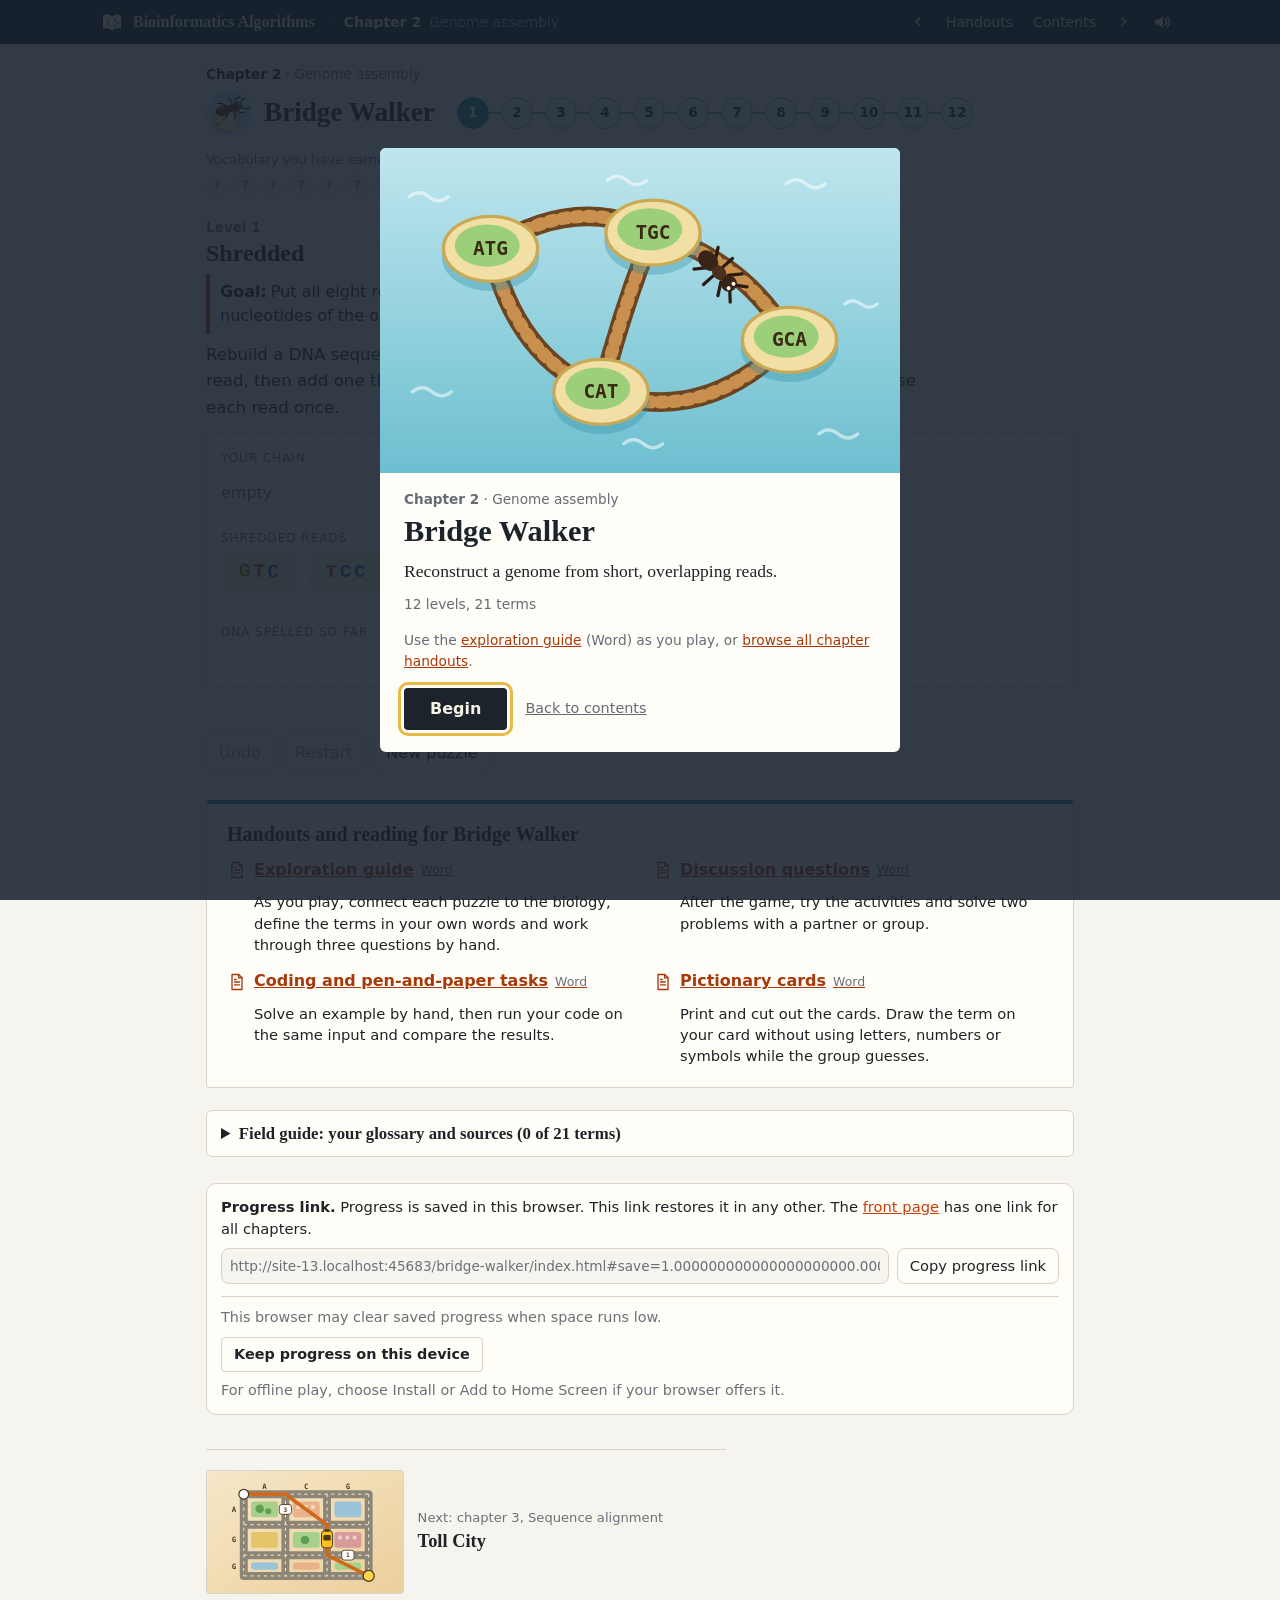
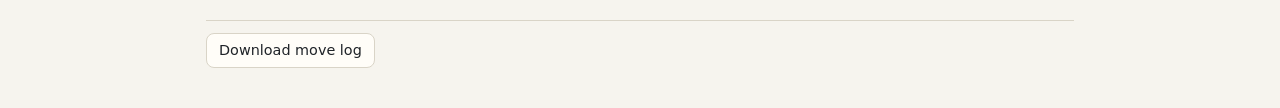
==== commit 2f300908: "State each level's goal under its title in every game Every level of all nine games now opens with a" ====
--- a/bridge-walker/index.html
+++ b/bridge-walker/index.html
@@ -228,6 +228,9 @@
 /* ambient life in the scenery; never needed to play */
 #decor .boat{transform:translate(120px,0)}
 @media (prefers-reduced-motion:no-preference){#decor .boat{animation:sail 90s linear infinite}@keyframes sail{from{transform:translate(-40px,0)}to{transform:translate(800px,0)}}#decor .reeds use{transform-box:fill-box;transform-origin:50% 100%}#decor .reeds{animation:sway 4.5s ease-in-out infinite alternate;transform-origin:50% 100%;transform-box:fill-box}@keyframes sway{from{transform:skewX(-1.5deg)}to{transform:skewX(1.5deg)}}.wv{animation:swell 5s ease-in-out infinite alternate}.wv2{animation:swell 3.6s ease-in-out -1.5s infinite alternate}@keyframes swell{from{transform:translate(-5px,1px)}to{transform:translate(6px,-2px)}}}
+.goal{margin:4px 0 8px;padding:6px 10px;border-left:4px solid var(--accent);max-width:70ch}
+.goal b{margin-right:4px}
+.goal:empty{display:none}
 </style>
 <link rel="icon" href="../book/favicon.svg" type="image/svg+xml">
 <link rel="stylesheet" href="../book/book.css">
@@ -246,6 +249,7 @@
   <div class="badges" id="badges"></div>
 
   <h2 id="title" tabindex="-1"></h2>
+  <p id="goal" class="goal"></p>
   <p id="brief"></p>
   <div class="rule" id="rule"></div>
 
@@ -582,29 +586,29 @@
 $('#ant').innerHTML=$('#a-ant').innerHTML;
 
 const LEVELS=[
-  {id:1,mode:'cards',k:3,n:8,minB:1,maxB:2,title:'Shredded',
+  {id:1,mode:'cards',k:3,n:8,minB:1,maxB:2,goal:'Put all eight reads in a row so that each read starts with the last two nucleotides of the one before it.',title:'Shredded',
    brief:'Rebuild a DNA sequence from these shuffled three-nucleotide reads. Choose a first read, then add one that starts with the last two nucleotides of the previous read. Use each read once.'},
-  {id:2,mode:'ham',share:1,intro:'cards',title:'Put it on a map',
+  {id:2,mode:'ham',share:1,intro:'cards',goal:'Click Put the reads on a map, then walk Mira across the bridges so she visits every island exactly once.',title:'Put it on a map',
    brief:'The same eight reads. Each read becomes an island, with a one-way bridge from one island to another wherever the end of the first read overlaps the start of the second. Islands sink when '+ANT+' the ant leaves them.'},
-  {id:3,mode:'ham',k:3,n:12,minB:2,title:'Twelve nodes',
+  {id:3,mode:'ham',k:3,n:12,minB:2,goal:'Walk Mira across the bridges so she visits all twelve nodes exactly once.',title:'Twelve nodes',
    brief:'Each of the twelve nodes represents a read. Look ahead at forks so '+ANT+' can visit every node once.'},
-  {id:4,mode:'ham',k:3,n:24,minB:6,title:'Two dozen',
+  {id:4,mode:'ham',k:3,n:24,minB:6,goal:'Walk Mira so she visits all twenty-four nodes exactly once. After a few tries, you can ask for a different map.',title:'Two dozen',
    brief:'Twenty-four reads. A real sequencing run produces millions.'},
-  {id:5,mode:'konig',title:'Königsberg, 1736',
+  {id:5,mode:'konig',goal:'Find a walk that crosses each of the seven bridges exactly once, or decide that no such walk exists.',title:'Königsberg, 1736',
    brief:'This is a different city with a different rule. The four pieces of land are the nodes and the seven bridges are the edges. Here the land stays put and each bridge falls once '+ANT+' has crossed it. The townspeople want a walk that crosses every bridge exactly once.'},
-  {id:6,mode:'eul',share:1,intro:'morph',title:'Redraw the map',
+  {id:6,mode:'eul',share:1,intro:'morph',goal:'Click Turn every node into an edge, then walk Mira across every edge exactly once.',title:'Redraw the map',
    brief:'Your first eight reads again. Apply Königsberg’s rule and put each read on an edge instead of a node.'},
-  {id:7,mode:'eul',k:3,n:16,minB:3,title:'Archipelago',
+  {id:7,mode:'eul',k:3,n:16,minB:3,goal:'Choose where Mira starts and walk her across all sixteen edges, each exactly once.',title:'Archipelago',
    brief:'Sixteen reads, sixteen one-way edges. Choose where '+ANT+' starts. If unused edges remain when she gets stuck, look for a place to begin a detour.'},
-  {id:8,mode:'balance',title:'Round trip',
+  {id:8,mode:'balance',goal:'Add the fewest new edges so that every node has as many edges arriving as leaving.',title:'Round trip',
    brief:'No DNA this time: a small graph with numbered nodes. '+ANT+' wants a round trip that crosses every edge once and ends where it began. For that, every node needs as many edges arriving as leaving. Add the fewest new edges that achieve this.'},
-  {id:9,mode:'eul',k:4,n:10,minB:2,build:true,title:'Draw the map yourself',
+  {id:9,mode:'eul',k:4,n:10,minB:2,build:true,goal:'Draw one edge for each of the ten reads, then walk Mira across every edge exactly once.',title:'Draw the map yourself',
    brief:'Ten reads, four nucleotides each. Draw the edge map yourself. Each read is one edge, from the node named by its first three nucleotides to the node named by its last three. Pick a read, then click where its edge starts and where it ends: an existing node, or open water to raise a new one.'},
-  {id:10,mode:'eul',k:4,n:12,minB:2,nomap:true,title:'No map',
+  {id:10,mode:'eul',k:4,n:12,minB:2,nomap:true,goal:'Work out which node Mira must start from, set her down there, and walk her across every edge exactly once.',title:'No map',
    brief:'Twelve reads and no map. Before anything is drawn, decide where '+ANT+' has to start. Click a candidate node to see which reads start with it and which end with it.'},
-  {id:11,mode:'eul',share:4,intro:'morph',noUndo:true,title:'Two dozen, again',
+  {id:11,mode:'eul',share:4,intro:'morph',noUndo:true,goal:'Walk Mira across all twenty-four edges, each exactly once, without undoing a move.',title:'Two dozen, again',
    brief:'These are the twenty-four reads from level 4. This time you have to use every edge without undoing a move. If you get stranded, you can still add a detour.'},
-  {id:12,mode:'eul',pairs:true,title:'Which one is real?',
+  {id:12,mode:'eul',pairs:true,goal:'Walk Mira across every edge exactly once, then use the read-pairs to decide which of the two sequences is real.',title:'Which one is real?',
    brief:'Twenty reads, four nucleotides each. Cross every edge once. Does finding a walk tell you which DNA sequence was really there?'}
 ];
 
@@ -1730,6 +1734,7 @@
 function render(){
   renderHeader();
   $('#title').textContent='Level '+cur.L.id+': '+cur.L.title;
+  $('#goal').innerHTML='<b>Goal:</b>'+esc(cur.L.goal);
   $('#brief').textContent=cur.L.brief;
   $('#rule').textContent=ruleText();
   renderScene();renderAsm();renderPairWork();
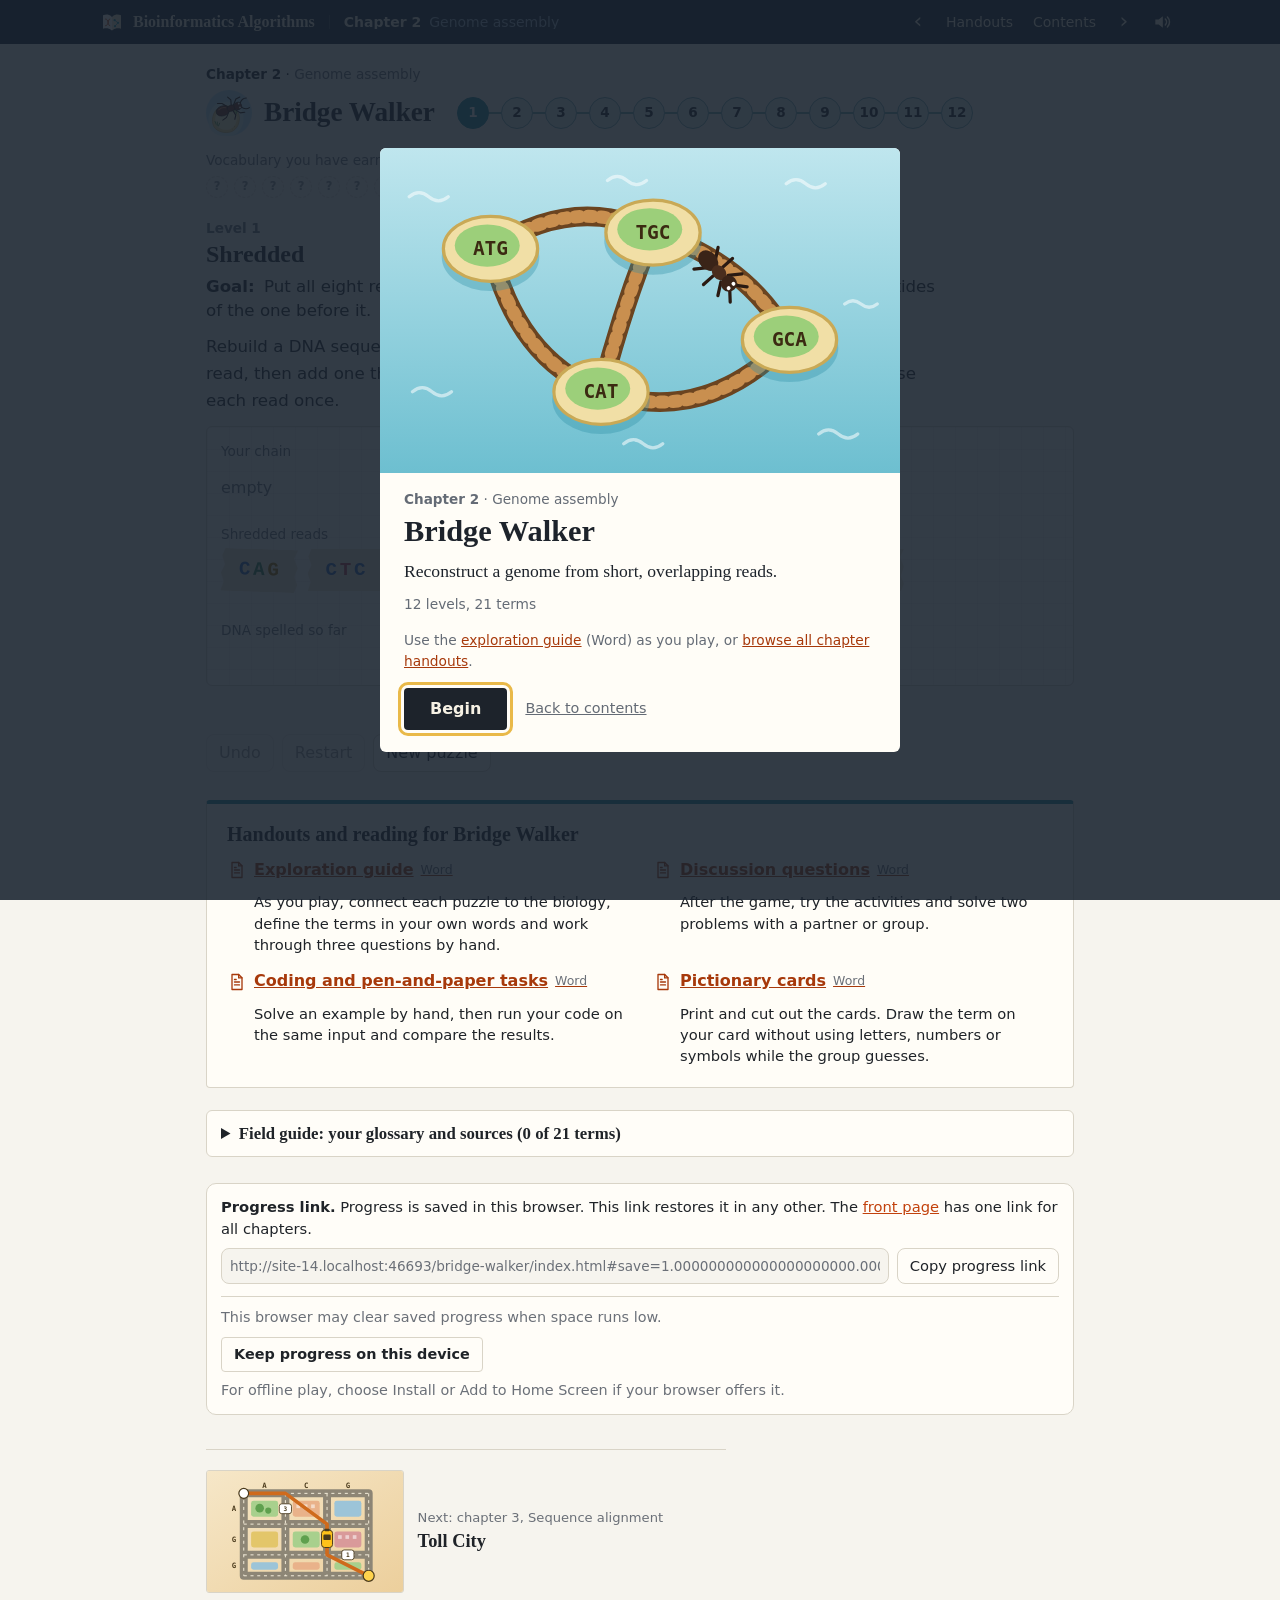
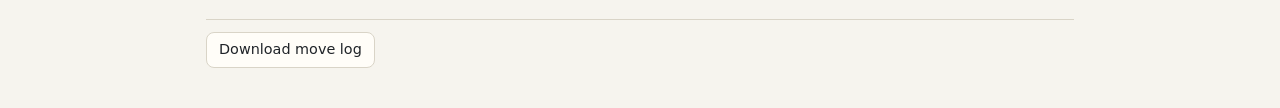
==== commit 360d974c: "Phone layout, label style and face fixes across all chapters - Wide boards fade at the right edge an" ====
--- a/bridge-walker/index.html
+++ b/bridge-walker/index.html
@@ -56,6 +56,9 @@
 .rule{display:inline-flex;align-items:center;gap:8px;font-size:.9rem;font-weight:600;padding:3px 12px;border-radius:999px;background:var(--chip);margin-bottom:8px}
 .stage{border:1px solid var(--line);border-radius:12px;overflow:hidden;background:var(--panel)}
 svg#map{width:100%;height:auto;display:block;touch-action:manipulation}
+.mapscroll{overflow-x:auto}
+/* maps with many reads keep readable labels on a phone and scroll sideways instead */
+@media (max-width:600px){svg#map.dense{min-width:720px}}
 svg#map.building{cursor:crosshair}
 svg#map.building .pl-base,svg#map.building .pl-top,svg#map.building .mread{pointer-events:none}
 .stagemsg{padding:6px 14px 8px;font-weight:600;font-size:.95rem;border-top:1px solid var(--line)}
@@ -264,7 +267,7 @@
       <div class="tally" id="tally" hidden></div>
     </div>
     <div class="stagemsg" id="stagemsg" role="status" hidden></div>
-    <svg id="map" viewBox="0 0 760 500" role="group" aria-label="Map">
+    <div class="mapscroll"><svg id="map" viewBox="0 0 760 500" role="group" aria-label="Map">
       <defs>
         <!-- ===== ARTWORK: edit these shapes to restyle the game ===== -->
         <pattern id="pWater" width="140" height="90" patternUnits="userSpaceOnUse">
@@ -323,7 +326,7 @@
       </g>
       <g id="scene"></g>
       <g id="ant" visibility="hidden"></g>
-    </svg>
+    </svg></div>
     <div class="asmrow" id="asmrow">
       <div class="sub" id="asmlabel">DNA spelled so far</div>
       <div class="asm" id="asm"></div>
@@ -1659,6 +1662,7 @@
   $('#cardView').hidden=!tray;
   $('#map').style.display=m==='cards'||ph==='ask'?'none':'';
   $('#map').classList.toggle('building',ph==='build');
+  $('#map').classList.toggle('dense',![1,2,5,6,8].includes(cur.L.id));
   const water=$('[data-water]');
   const placing=ph==='build'&&cur.bd.sel!==null;
   water.setAttribute('role',placing?'button':'presentation');
@@ -1734,7 +1738,7 @@
 function render(){
   renderHeader();
   $('#title').textContent='Level '+cur.L.id+': '+cur.L.title;
-  $('#goal').innerHTML='<b>Goal:</b>'+esc(cur.L.goal);
+  $('#goal').innerHTML='<b>Goal:</b> '+esc(cur.L.goal);
   $('#brief').textContent=cur.L.brief;
   $('#rule').textContent=ruleText();
   renderScene();renderAsm();renderPairWork();
--- a/book/book.css
+++ b/book/book.css
@@ -67,6 +67,21 @@
 body.bk-game #brief{font-size:1.04rem;line-height:1.6;max-width:68ch}
 /* the rule chip repeated the brief, so it is not shown */
 body.bk-game .rule{display:none}
+/* the goal is a plain paragraph under the title, and labels above stages read as sentences */
+body.bk-game .goal{border-left:0;padding:0;margin:2px 0 10px;font-size:1.04rem;line-height:1.5}
+/* small labels read as ordinary sentence-case text, not letter-spaced capitals */
+body.bk-game :is(.sub,.cap,.tag,.vocabhead,.illus){text-transform:none;letter-spacing:0;font-size:.85rem}
+body.bk-game .illus{border:0;padding:0;font-weight:700}
+/* no stripe down the left of callouts */
+body.bk-game .called,body.bk-game .handover{border-left:0;padding-left:0}
+body.bk-g-the-loom .handover{padding-left:14px;border-radius:8px}
+body.bk-g-lockpick .reveal{border-left:0;border-radius:8px}
+body.bk-g-lockpick .note.dead{border-left:0}
+/* wide stages scroll sideways on a phone; the fade on the right edge shows there is more */
+body.bk-game .bk-xscroll{overflow-x:auto;-webkit-overflow-scrolling:touch}
+body.bk-game .bk-xscroll.bk-more{-webkit-mask-image:linear-gradient(90deg,#000 calc(100% - 28px),transparent);mask-image:linear-gradient(90deg,#000 calc(100% - 28px),transparent)}
+body.bk-game .bk-scrollnote{display:none;font-size:.85rem;color:var(--muted,var(--bk-dim));margin:4px 0 0}
+body.bk-game .bk-scrollnote.show{display:block}
 
 /* the stage */
 body.bk-game .stage{border-radius:6px}
@@ -137,7 +152,7 @@
 
 /* celebrations */
 .bk-confetti{position:fixed;inset:0;width:100vw;height:100vh;z-index:90;pointer-events:none}
-.bk-toast{position:fixed;left:50%;top:56px;z-index:95;max-width:min(560px,calc(100vw - 24px));padding:10px 16px;border-radius:4px;
+.bk-toast{position:fixed;left:50%;bottom:16px;z-index:95;max-width:min(560px,calc(100vw - 24px));padding:10px 16px;border-radius:4px;
   background:var(--bk-spine);color:var(--bk-spine-ink);font:400 .92rem/1.35 var(--bk-sans);
   pointer-events:none;opacity:0;transform:translateX(-50%);transition:opacity .25s}
 .bk-toast.show{opacity:1}
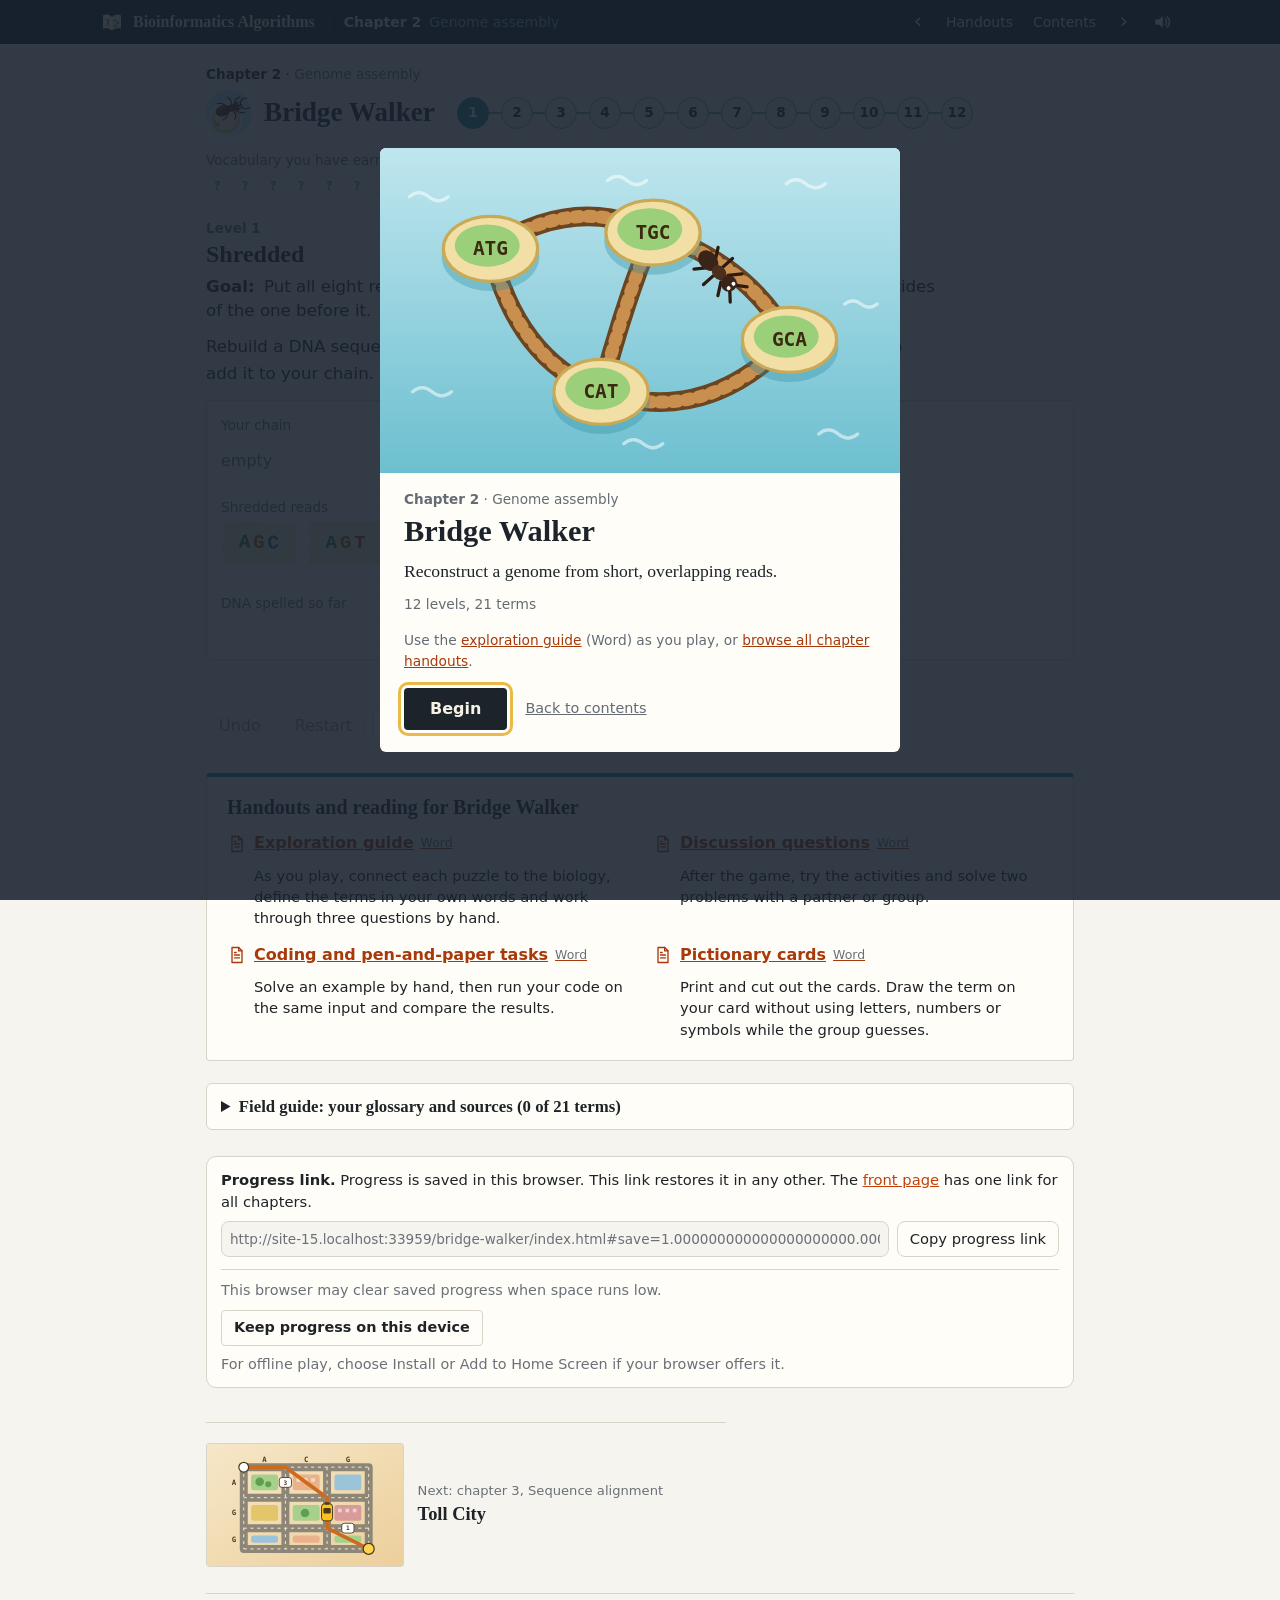
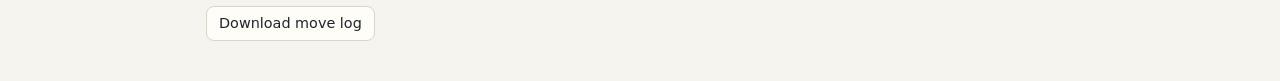
==== commit 875cd513: "Bridge Walker: keep the level 4 wall across new maps, goals that match the finish, no detour in Koni" ====
--- a/bridge-walker/index.html
+++ b/bridge-walker/index.html
@@ -590,21 +590,21 @@
 
 const LEVELS=[
   {id:1,mode:'cards',k:3,n:8,minB:1,maxB:2,goal:'Put all eight reads in a row so that each read starts with the last two nucleotides of the one before it.',title:'Shredded',
-   brief:'Rebuild a DNA sequence from these shuffled three-nucleotide reads. Choose a first read, then add one that starts with the last two nucleotides of the previous read. Use each read once.'},
-  {id:2,mode:'ham',share:1,intro:'cards',goal:'Click Put the reads on a map, then walk Mira across the bridges so she visits every island exactly once.',title:'Put it on a map',
+   brief:'Rebuild a DNA sequence from these shuffled three-nucleotide reads. Click a read to add it to your chain.'},
+  {id:2,mode:'ham',share:1,intro:'cards',goal:'Walk Mira across the bridges so she visits every island exactly once.',title:'Put it on a map',
    brief:'The same eight reads. Each read becomes an island, with a one-way bridge from one island to another wherever the end of the first read overlaps the start of the second. Islands sink when '+ANT+' the ant leaves them.'},
   {id:3,mode:'ham',k:3,n:12,minB:2,goal:'Walk Mira across the bridges so she visits all twelve nodes exactly once.',title:'Twelve nodes',
    brief:'Each of the twelve nodes represents a read. Look ahead at forks so '+ANT+' can visit every node once.'},
-  {id:4,mode:'ham',k:3,n:24,minB:6,goal:'Walk Mira so she visits all twenty-four nodes exactly once. After a few tries, you can ask for a different map.',title:'Two dozen',
-   brief:'Twenty-four reads. A real sequencing run produces millions.'},
+  {id:4,mode:'ham',k:3,n:24,minB:6,goal:'Walk Mira so she visits all twenty-four nodes exactly once. If she keeps getting stranded, a Try a different map button appears.',title:'Two dozen',
+   brief:'These are twenty-four reads. A real sequencing run produces millions.'},
   {id:5,mode:'konig',goal:'Find a walk that crosses each of the seven bridges exactly once, or decide that no such walk exists.',title:'Königsberg, 1736',
    brief:'This is a different city with a different rule. The four pieces of land are the nodes and the seven bridges are the edges. Here the land stays put and each bridge falls once '+ANT+' has crossed it. The townspeople want a walk that crosses every bridge exactly once.'},
-  {id:6,mode:'eul',share:1,intro:'morph',goal:'Click Turn every node into an edge, then walk Mira across every edge exactly once.',title:'Redraw the map',
+  {id:6,mode:'eul',share:1,intro:'morph',goal:'Walk Mira across every edge exactly once.',title:'Redraw the map',
    brief:'Your first eight reads again. Apply Königsberg’s rule and put each read on an edge instead of a node.'},
   {id:7,mode:'eul',k:3,n:16,minB:3,goal:'Choose where Mira starts and walk her across all sixteen edges, each exactly once.',title:'Archipelago',
    brief:'Sixteen reads, sixteen one-way edges. Choose where '+ANT+' starts. If unused edges remain when she gets stuck, look for a place to begin a detour.'},
   {id:8,mode:'balance',goal:'Add the fewest new edges so that every node has as many edges arriving as leaving.',title:'Round trip',
-   brief:'No DNA this time: a small graph with numbered nodes. '+ANT+' wants a round trip that crosses every edge once and ends where it began. For that, every node needs as many edges arriving as leaving. Add the fewest new edges that achieve this.'},
+   brief:'This graph has numbered nodes and no DNA. '+ANT+' wants a round trip that crosses every edge once and ends where it began. That needs every node to have as many edges arriving as leaving.'},
   {id:9,mode:'eul',k:4,n:10,minB:2,build:true,goal:'Draw one edge for each of the ten reads, then walk Mira across every edge exactly once.',title:'Draw the map yourself',
    brief:'Ten reads, four nucleotides each. Draw the edge map yourself. Each read is one edge, from the node named by its first three nucleotides to the node named by its last three. Pick a read, then click where its edge starts and where it ends: an existing node, or open water to raise a new one.'},
   {id:10,mode:'eul',k:4,n:12,minB:2,nomap:true,goal:'Work out which node Mira must start from, set her down there, and walk her across every edge exactly once.',title:'No map',
@@ -612,7 +612,7 @@
   {id:11,mode:'eul',share:4,intro:'morph',noUndo:true,goal:'Walk Mira across all twenty-four edges, each exactly once, without undoing a move.',title:'Two dozen, again',
    brief:'These are the twenty-four reads from level 4. This time you have to use every edge without undoing a move. If you get stranded, you can still add a detour.'},
   {id:12,mode:'eul',pairs:true,goal:'Walk Mira across every edge exactly once, then use the read-pairs to decide which of the two sequences is real.',title:'Which one is real?',
-   brief:'Twenty reads, four nucleotides each. Cross every edge once. Does finding a walk tell you which DNA sequence was really there?'}
+   brief:'Twenty reads, four nucleotides each. Cross every edge once, then check whether one walk is the only possible sequence.'}
 ];
 
 /* Primary sources. Every link and citation here was checked against the publisher's record. */
@@ -692,7 +692,7 @@
   degree:{src:['euler'],html:'Correct, and Euler proved it. Each time '+ANT+' walks onto a node, a second edge is needed to walk off, so edges get used up in pairs. The number of edges at a node is its '+term('degree','degree')+', and <b>all four nodes here have odd degree.</b> A walk that crosses every edge once can have at most two odd nodes, the first and the last.'},
   euler:{pic:'eul',src:['pevzner89'],html:ANT+' crossed every edge exactly once. <b>That’s called an '+term('euler','Eulerian path')+'.</b> The reads moved from the nodes to the edges.'},
   inout:{html:'The number of edges entering a node is its '+term('inout','indegree')+'; the number leaving it is its '+term('inout','outdegree')+'.'},
-  roundtrip:{html:()=>'Every node now has indegree equal to outdegree: each one is a '+term('balanced','balanced node')+'. That is exactly when a round trip over every edge exists, an '+term('cycle','Eulerian cycle')+'. <b>That’s '+term('balance','Euler’s theorem')+'.</b> You needed '+cur.inst.need+' new edges because each one repairs one node that was short an edge out and one that was short an edge in. The table under the map is the graph’s '+term('adj','adjacency list')+'.'},
+  roundtrip:{html:()=>'Every node now has indegree equal to outdegree: each one is a '+term('balanced','balanced node')+'. That is exactly when a round trip over every edge exists, an '+term('cycle','Eulerian cycle')+'. '+(S.earnedAt.balance===cur.L.id?'<b>That’s '+term('balance','Euler’s theorem')+'.</b>':'This is the cycle case of '+term('balance','Euler’s theorem')+'.')+' You needed '+cur.inst.need+' new edges because each one repairs one node that was short an edge out and one that was short an edge in. The table under the map is the graph’s '+term('adj','adjacency list')+'.'},
   debruijn:{src:['debruijn'],html:'You drew a node for every three-nucleotide prefix or suffix and an edge for every read. <b>That map is called a '+term('debruijn','de Bruijn graph')+'.</b> Reads of length k always give nodes of length k − 1.'},
   nomap:{html:'A node’s outdegree is the number of reads that start with it, and its indegree is the number that end with it. '+ANT+' must start where outdegree − indegree = 1. This is '+term('balance','Euler’s theorem')+' for a path.'},
   balance:{html:'You set '+ANT+' down on the right node at the first try in two levels. <b>That’s '+term('balance','Euler’s theorem')+'.</b> Start where one more edge leaves than arrives; you will finish where one more arrives than leaves. Every other node has as many in as out.'},
@@ -907,7 +907,7 @@
   if(L.mode==='cards'){cur.chain=[];say('');}
   else if(L.mode==='ham'){
     cur.path=[];
-    say(cur.phase==='pre'?'':startMsg());
+    say(cur.phase==='pre'?'Click Put the reads on a map.':startMsg());
     if(L.id===4)cur.skipTimer=setTimeout(()=>{cur.skipOK=true;renderControls();},45000);
   }else if(L.mode==='balance'){
     say('Click the node a new edge should leave from.');
@@ -920,7 +920,7 @@
       cur.phase='ask';
       cur.nm={cand:null,misses:0,order:shuffled(cur.inst.nodes.length,rng(hashStr(key+'|cand')))};
       say('Which node must '+ANT+' start on?');
-    }else say(cur.phase==='pre'?'The reads as nodes.':startMsg());
+    }else say(cur.phase==='pre'?'The reads are on the nodes. Click Turn every node into an edge.':startMsg());
     if(L.mode==='konig')cur.skipTimer=setTimeout(()=>{cur.skipOK=true;renderControls();},60000);
   }
   log('load',{mode:L.mode});
@@ -1039,6 +1039,8 @@
 }
 function stepFrom(i){const s=cur.b.walk[i],e=cur.E[s[0]];return s[1]===e.to?e.from:e.to;}
 function anchors(){
+  /* Königsberg offers no detours: on the wall level the move cannot succeed, and it belongs to levels 7 and 11 */
+  if(cur.mode==='konig')return [];
   const used=usedSet(),on=new Set(cur.b.walk.map((_,i)=>stepFrom(i)));
   return [...on].filter(v=>moves(v,used).length>0);
 }
@@ -1153,7 +1155,7 @@
   const inst=cur.inst,won=cur.pairWon;
   el.innerHTML='<p>The blue and purple sequence regions come from the two loops, taken in opposite orders. Each measured pair has four nucleotides at each end and one unknown nucleotide between them (k = 4, d = 1).</p>'+
     (won?'<p><b>This pair settles it.</b> It lines up under string '+AB(won.cand)+' and nowhere under string '+AB(1-won.cand)+'.</p>'
-        :'<p>'+cap(numWord(inst.bench.length))+' of the '+numWord(inst.pairs.length)+' measured pairs are on the bench. Most of them fit both strings and so cannot distinguish them. Find the pair that lines up under only one string, slide it into place there, and choose that string.</p>')+
+        :'<p>'+cap(numWord(inst.bench.length))+' of the '+numWord(inst.pairs.length)+' measured pairs are in the Read-pair list. Most of them fit both strings and so cannot distinguish them. Find the pair that lines up under only one string, slide it into place there, and choose that string.</p>')+
     '<label for="pairSelect">Read-pair </label><select id="pairSelect"'+(won?' disabled':'')+'>'+inst.bench.map(i=>{const p=inst.pairs[i];
       return '<option value="'+i+'"'+(i===cur.pairSel?' selected':'')+'>'+p.left+' · '+p.right+(cur.pairKnown[i]?' (fits both)':'')+'</option>';}).join('')+'</select>'+
     '<div class="pairscroll">'+inst.candidates.map(pairTape).join('')+'</div>';
@@ -1841,7 +1843,12 @@
 });
 $('#undo').onclick=undo;
 $('#restart').onclick=restart;
-$('#fresh').onclick=()=>{S.variants[cur.src.id]=(S.variants[cur.src.id]||0)+1;log('new_puzzle');save();loadLevel(cur.L.id);};
+$('#fresh').onclick=()=>{
+  /* level 4 is the wall: a new map must not reset the count that brings up Try a different map */
+  const keep=cur.L.id===4&&!cur.done?{strands:cur.strands,skipOK:cur.skipOK}:null;
+  S.variants[cur.src.id]=(S.variants[cur.src.id]||0)+1;log('new_puzzle');save();loadLevel(cur.L.id);
+  if(keep){cur.strands=keep.strands;cur.skipOK=keep.skipOK;renderControls();}
+};
 $('#counts').onchange=()=>{log('counts',{on:$('#counts').checked});render();};
 $('#fog').onchange=()=>{log('fog',{on:$('#fog').checked});render();};
 $('#skip').onclick=()=>{
